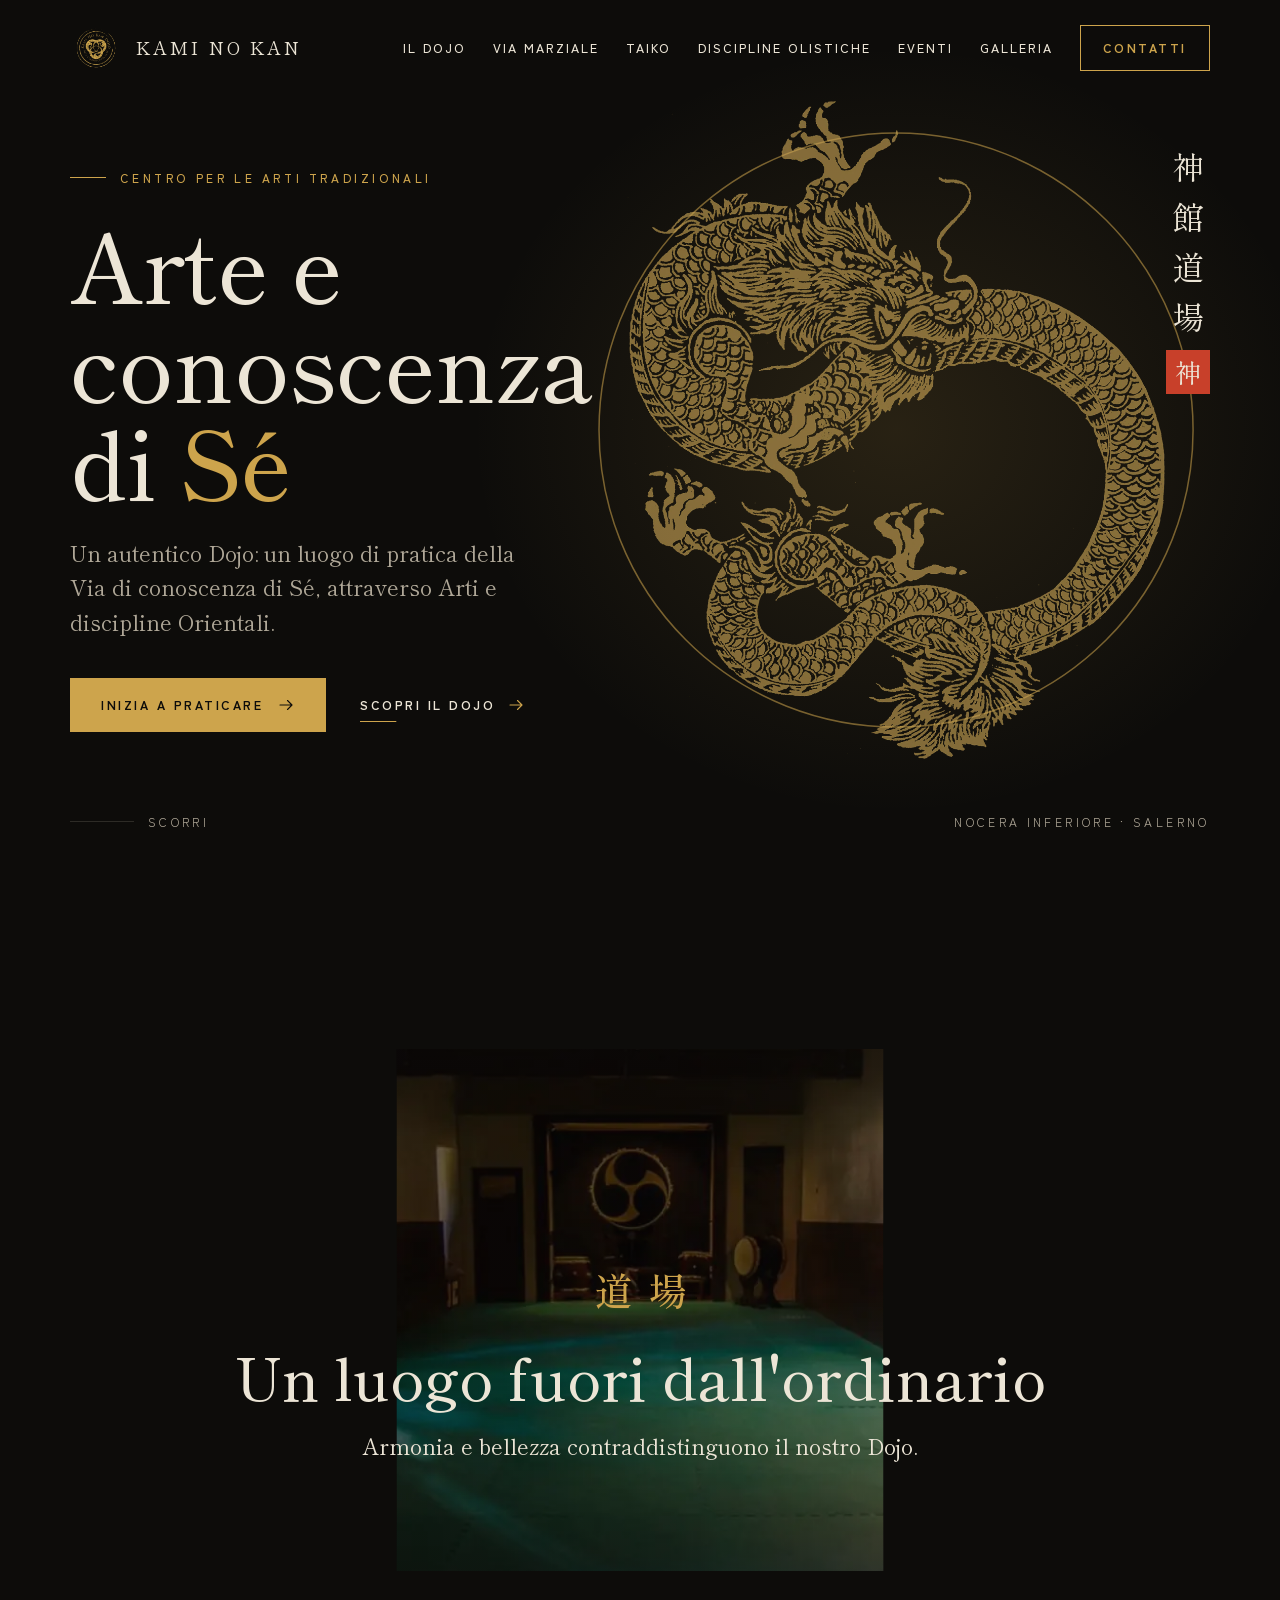
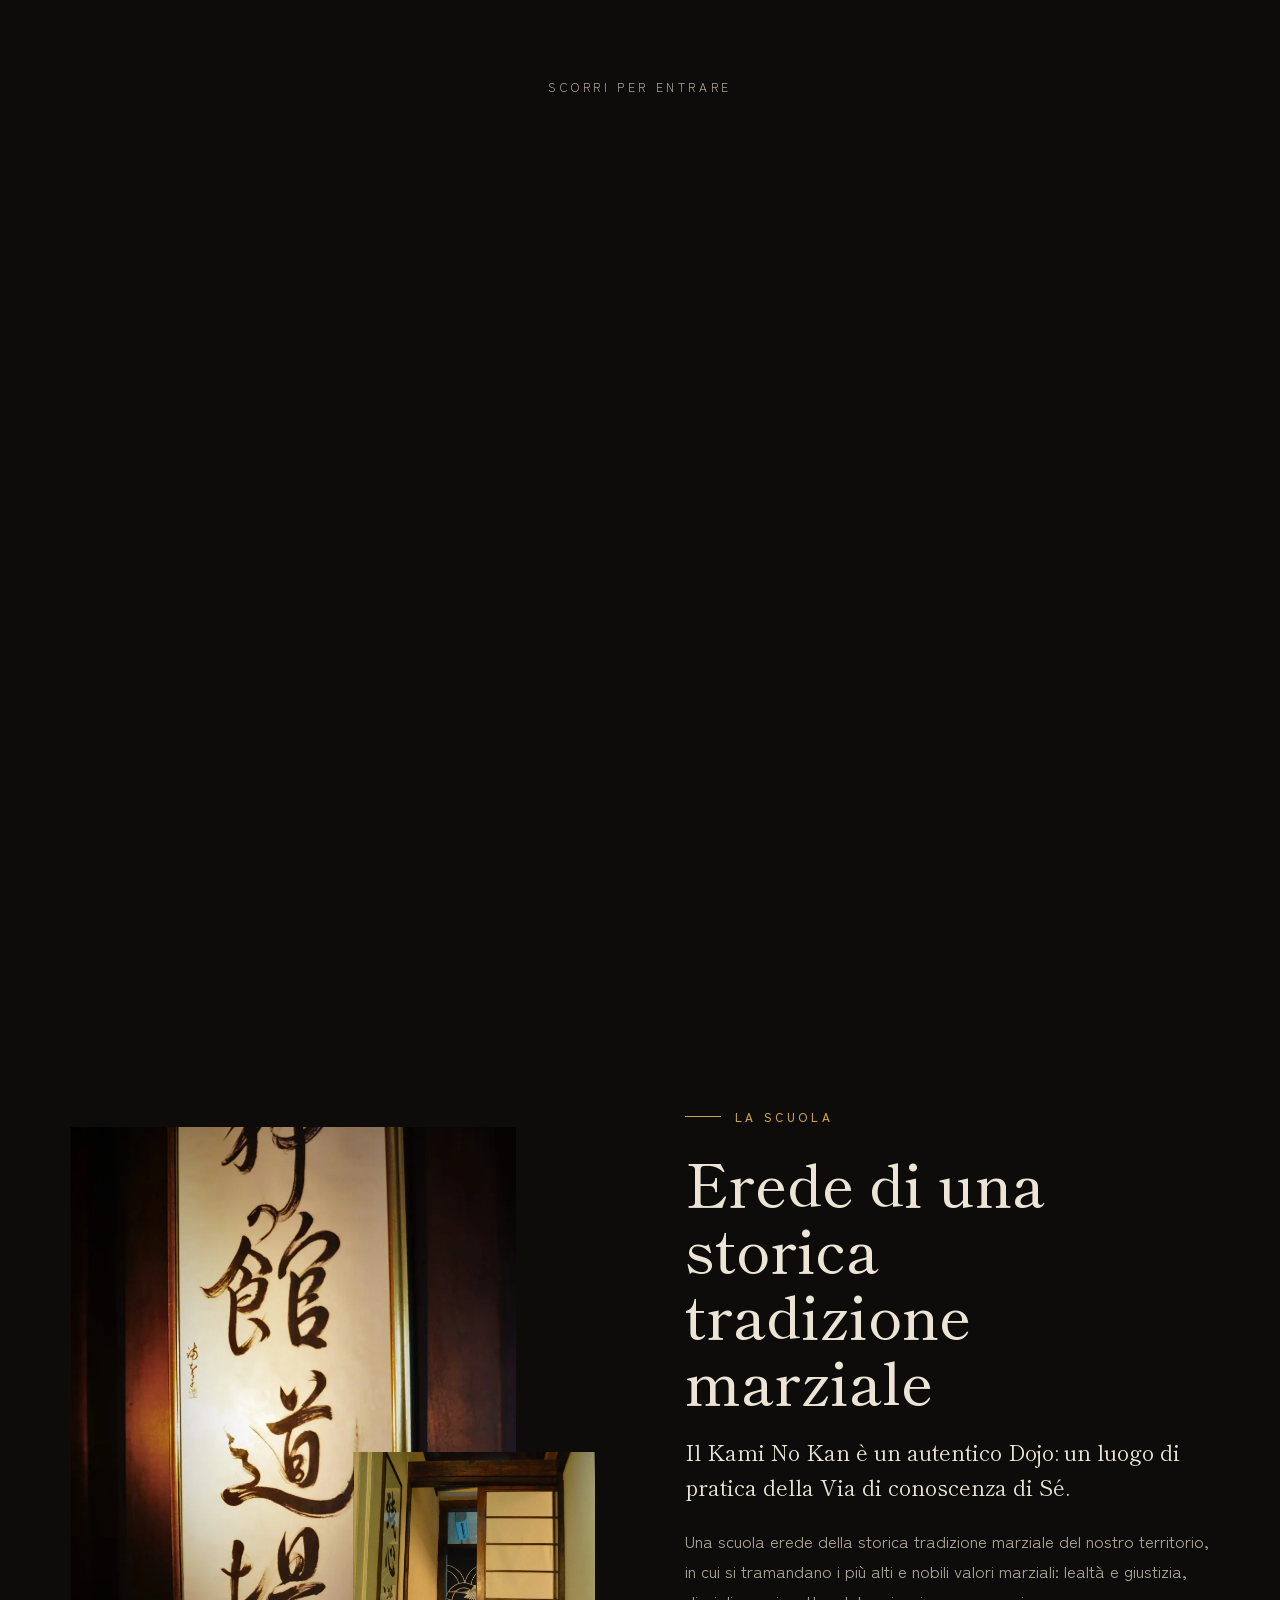
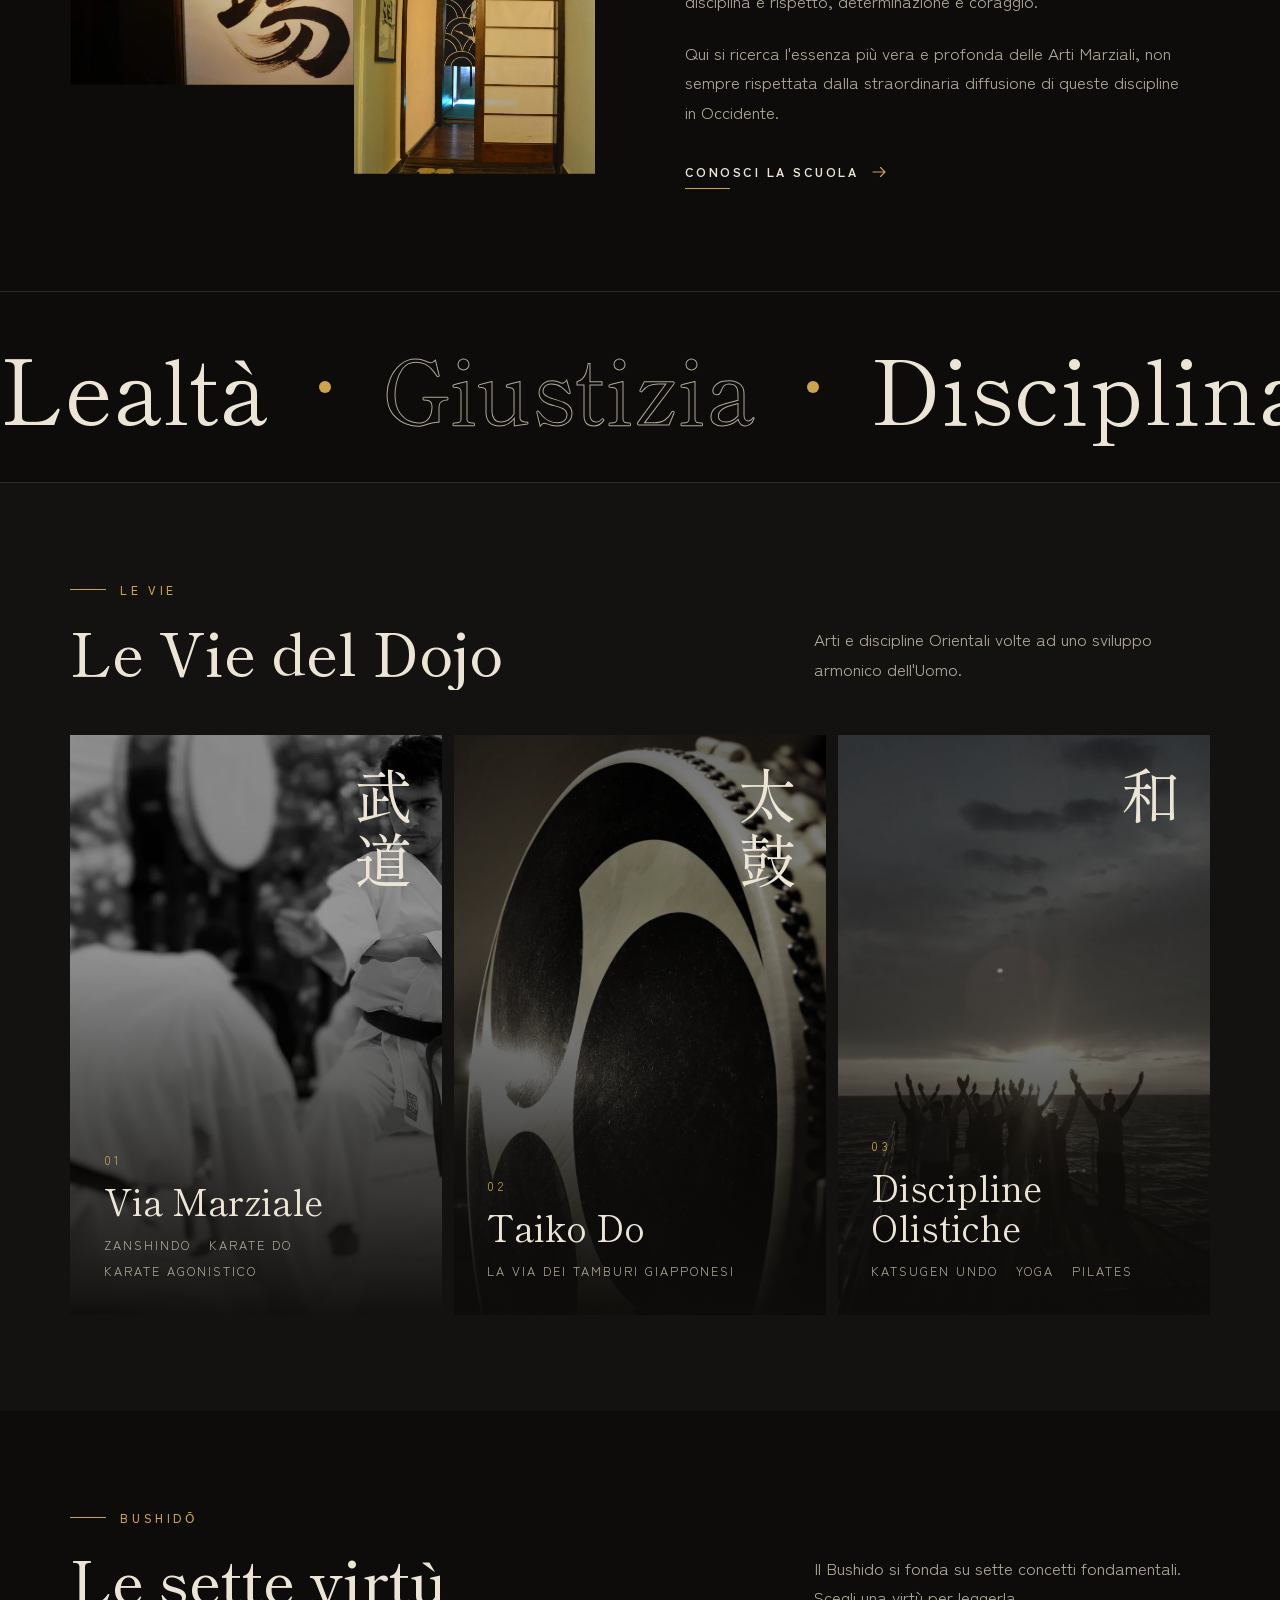
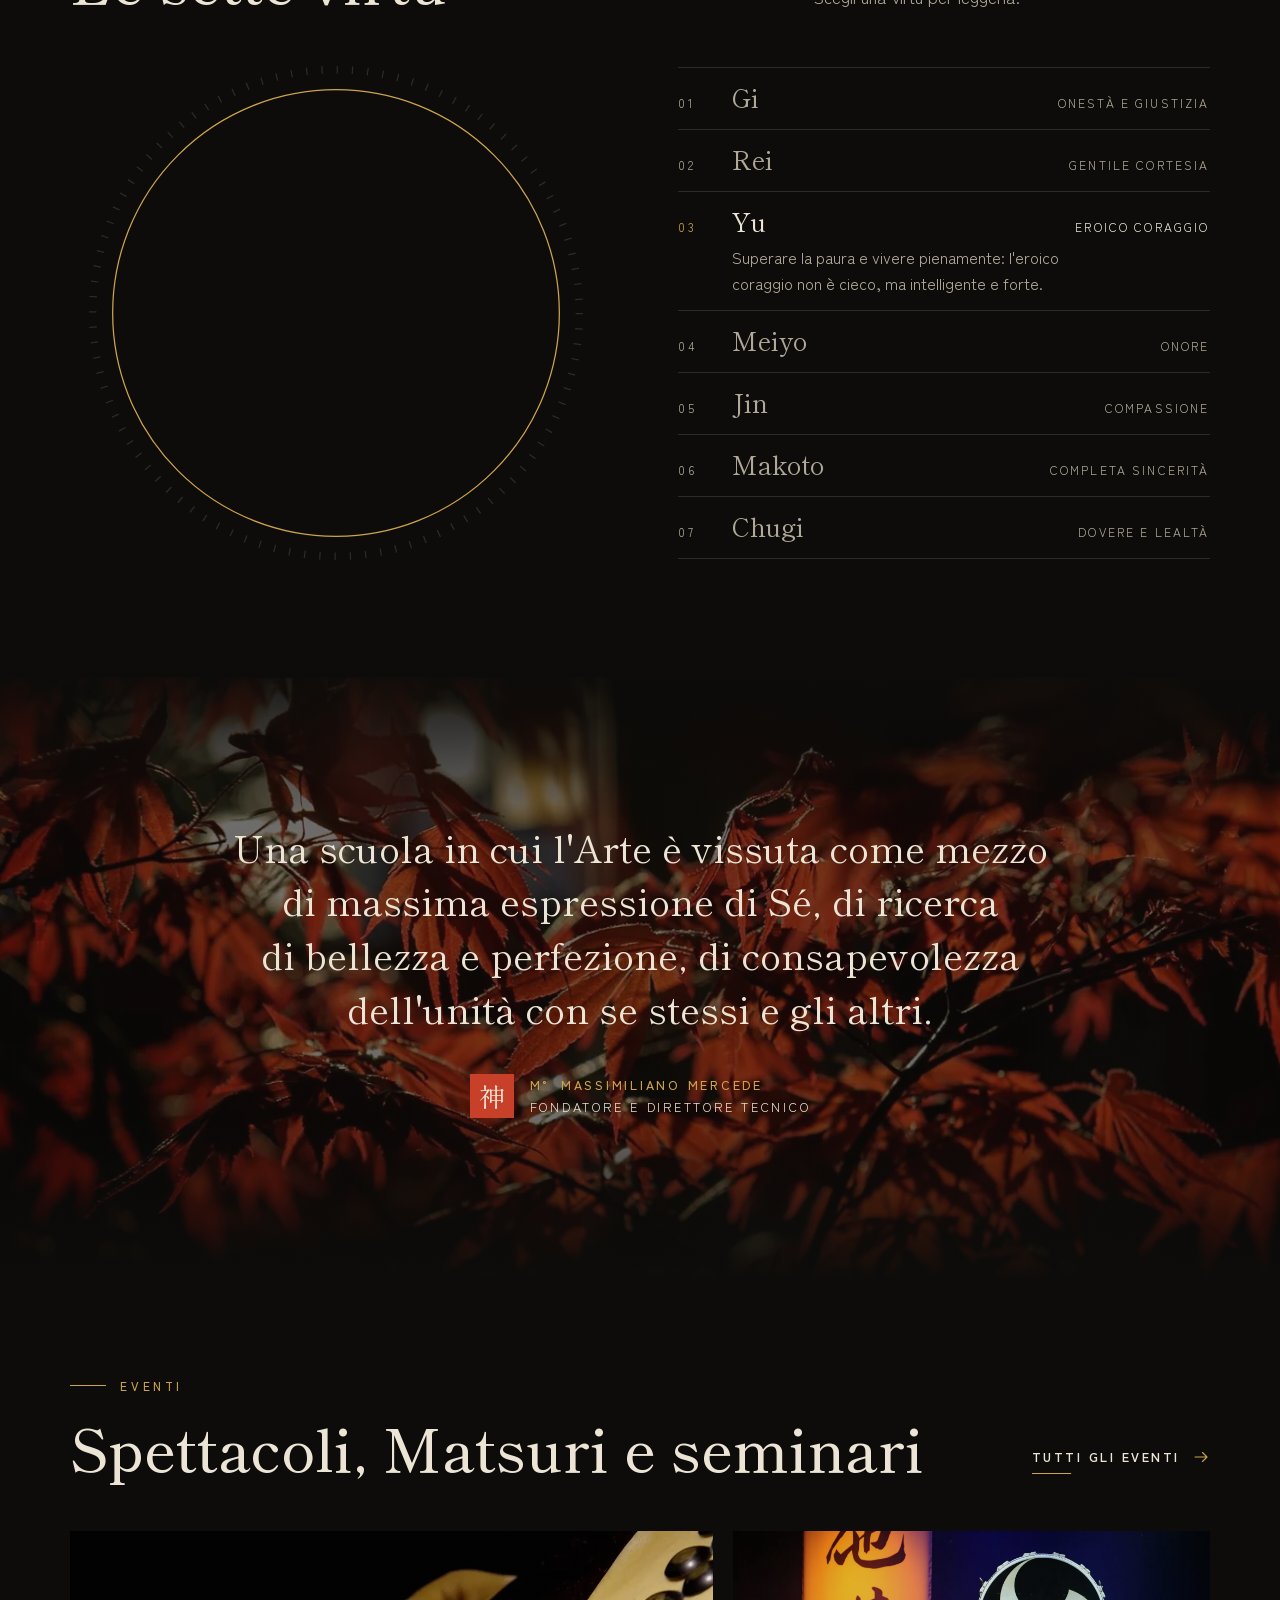
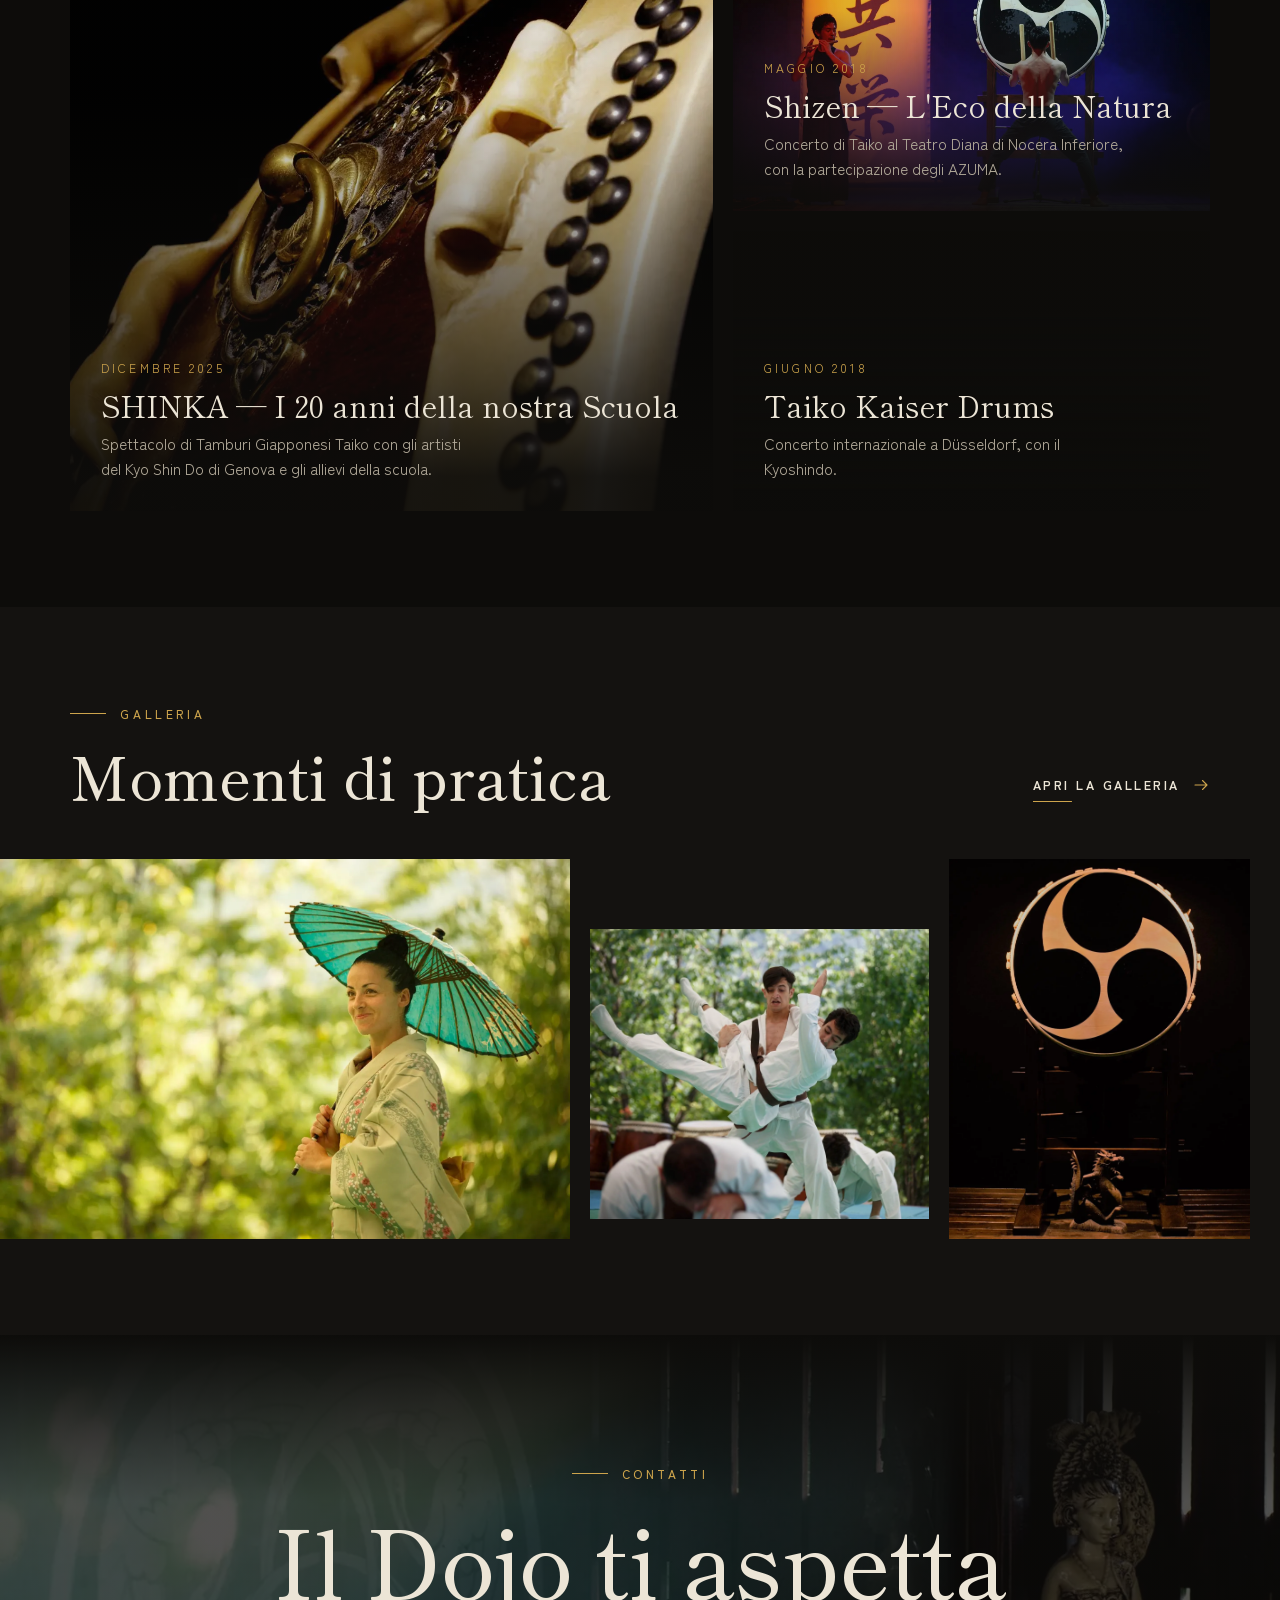
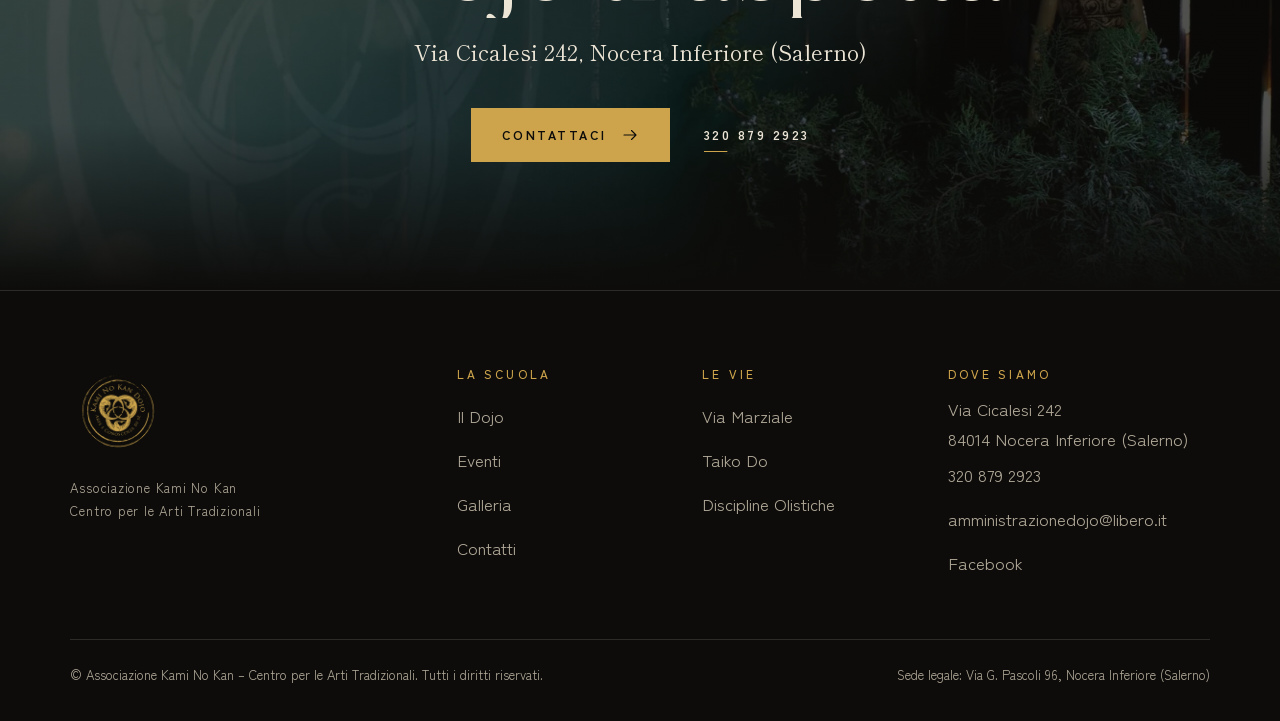
==== index.html @ 7718245b "Nuovo sito Kami No Kan Dojo Sito statico: otto pagine più la 404, foglio di stile e script condivisi" ====
<!doctype html>
<html lang="it">
<head>
<meta charset="utf-8">
<meta name="viewport" content="width=device-width, initial-scale=1">
<title>Kami No Kan Dojo — Karate, Taiko e discipline olistiche a Nocera Inferiore</title>
<meta name="description" content="Il Kami No Kan è un autentico Dojo a Nocera Inferiore (Salerno): Karate Do, ZanShinDo, Taiko, Katsugen Undo, Yoga e Pilates. Arte e conoscenza di Sé.">
<meta name="robots" content="noindex">
<meta name="theme-color" content="#0d0c0a">
<meta property="og:type" content="website">
<meta property="og:locale" content="it_IT">
<meta property="og:site_name" content="Kami No Kan Dojo">
<meta property="og:title" content="Kami No Kan Dojo — Karate, Taiko e discipline olistiche a Nocera Inferiore">
<meta property="og:description" content="Il Kami No Kan è un autentico Dojo a Nocera Inferiore (Salerno): Karate Do, ZanShinDo, Taiko, Katsugen Undo, Yoga e Pilates. Arte e conoscenza di Sé.">
<meta property="og:url" content="https://alessandrop95.github.io/kaminokan-dojo/">
<meta property="og:image" content="https://alessandrop95.github.io/kaminokan-dojo/assets/og.jpg">
<meta name="twitter:card" content="summary_large_image">
<link rel="icon" type="image/png" href="assets/favicon.png">
<link rel="apple-touch-icon" href="assets/apple-touch-icon.png">
<link rel="preconnect" href="https://fonts.googleapis.com">
<link rel="preconnect" href="https://fonts.gstatic.com" crossorigin>
<link rel="stylesheet" href="https://fonts.googleapis.com/css2?family=Shippori+Mincho:wght@400;500;600;700&amp;family=Zen+Kaku+Gothic+New:wght@400;500;700&amp;display=swap">
<link rel="stylesheet" href="css/site.css">
<script>try{if(sessionStorage.getItem('knk-intro'))document.documentElement.classList.add('intro-seen')}catch(e){}</script>
<script type="application/ld+json">{"@context":"https://schema.org","@type":"SportsActivityLocation","name":"Kami No Kan Dojo","description":"Il Kami No Kan è un autentico Dojo a Nocera Inferiore (Salerno): Karate Do, ZanShinDo, Taiko, Katsugen Undo, Yoga e Pilates. Arte e conoscenza di Sé.","address":{"@type":"PostalAddress","streetAddress":"Via Cicalesi 242","addressLocality":"Nocera Inferiore","addressRegion":"SA","postalCode":"84014","addressCountry":"IT"},"telephone":"+39 320 879 2923","email":"amministrazionedojo@libero.it","sameAs":["https://www.facebook.com/kaminokandojo/"]}</script>
<script src="js/site.js" defer></script>
</head>
<body>
<a class="skip" href="#contenuto">Vai al contenuto</a>
<div class="knk is-motion">

  <div class="progress" aria-hidden="true"></div>
  <div class="intro" aria-hidden="true">
    <div class="intro__door intro__door--l"></div>
    <div class="intro__door intro__door--r"></div>
    <img class="intro__logo" src="assets/img/logo.webp" alt="" width="800" height="800">
  </div>

  <header class="nav">
    <div class="nav__in">
      <a class="brand" href="./" aria-label="Kami No Kan Dojo, torna alla home">
        <img src="assets/img/logo.webp" alt="" width="52" height="52">
        <span>Kami No Kan</span>
      </a>
      <nav class="nav__links" aria-label="Principale">
        <a href="il-dojo.html">Il Dojo</a>
        <a href="via-marziale.html">Via Marziale</a>
        <a href="taiko.html">Taiko</a>
        <a href="discipline-olistiche.html">Discipline Olistiche</a>
        <a href="eventi.html">Eventi</a>
        <a href="galleria.html">Galleria</a>
        <a class="btn btn--sm" href="contatti.html">Contatti</a>
      </nav>
      <button class="burger" type="button" aria-label="Apri il menu" aria-expanded="false" aria-controls="menu"><i></i><i></i></button>
    </div>
  </header>
  <div class="menu" id="menu">
    <a href="il-dojo.html" class="i0"><small>01</small>Il Dojo</a>
    <a href="via-marziale.html" class="i1"><small>02</small>Via Marziale</a>
    <a href="taiko.html" class="i2"><small>03</small>Taiko</a>
    <a href="discipline-olistiche.html" class="i3"><small>04</small>Discipline Olistiche</a>
    <a href="eventi.html" class="i4"><small>05</small>Eventi</a>
    <a href="galleria.html" class="i5"><small>06</small>Galleria</a>
    <a href="contatti.html" class="i6"><small>07</small>Contatti</a>
  </div>

  <main id="contenuto">
    <section class="hero onload">
      <div class="hero__drago" aria-hidden="true">
        <svg class="hero__enso" viewBox="0 0 600 600"><circle class="ring" cx="300" cy="300" r="296" pathLength="1"></circle></svg>
        <img src="assets/img/drago-oro.webp" alt="" width="1063" height="1300">
      </div>
      <div class="hero__tate" lang="ja" aria-hidden="true">
        <span class="fadeup i6">神</span>
        <span class="fadeup i7">館</span>
        <span class="fadeup i8">道</span>
        <span class="fadeup i9">場</span>
        <span class="hanko fadeup i11">神</span>
      </div>
      <div class="wrap">
        <div class="hero__in">
          <p class="eyebrow fadeup">Centro per le Arti Tradizionali</p>
          <h1 class="display hero__title">
            <span class="line"><span class="i1">Arte e</span></span>
            <span class="line"><span class="i2">conoscenza</span></span>
            <span class="line"><span class="i3">di <span class="oro">Sé</span></span></span>
          </h1>
          <p class="lead hero__sub fadeup i5">Un autentico Dojo: un luogo di pratica della Via di conoscenza di Sé, attraverso Arti e discipline Orientali.</p>
          <div class="hero__cta fadeup i6">
            <a class="btn btn--solid" href="contatti.html">Inizia a praticare <svg class="ico" viewBox="0 0 24 24" aria-hidden="true"><path d="M4 12h16M14 6l6 6-6 6"></path></svg></a>
            <a class="more" href="il-dojo.html">Scopri il Dojo <svg class="ico" viewBox="0 0 24 24" aria-hidden="true"><path d="M4 12h16M14 6l6 6-6 6"></path></svg></a>
          </div>
        </div>
      </div>
      <div class="hero__foot fadeup i9">
        <span class="cue"><i></i>Scorri</span>
        <span>Nocera Inferiore · Salerno</span>
      </div>
    </section>
    <section class="portal" data-pin="1">
      <div class="portal__pin">
        <div class="portal__img"><img src="assets/img/dojo-tatami.webp" alt="L'interno del Dojo: il tatami, le capriate in legno e il grande tamburo sul fondo" width="1920" height="1231" loading="lazy" decoding="async"></div>
        <div class="portal__txt">
          <span class="ja" lang="ja">道場</span>
          <h2 class="h2">Un luogo fuori dall'ordinario</h2>
          <p class="lead">Armonia e bellezza contraddistinguono il nostro Dojo.</p>
        </div>
        <p class="portal__hint">Scorri per entrare</p>
      </div>
    </section>
    <section class="sec">
      <div class="wrap split">
        <div class="collage">
          <figure class="ph ph--px r45" data-rv="img"><img data-px="0.07" src="assets/img/calligrafia.webp" alt="La calligrafia «Kami No Kan Dōjō» appesa nel Dojo" width="849" height="1700" loading="lazy" decoding="async"></figure>
          <figure class="ph ph--px ph--b r34 d1" data-rv="img"><img data-px="-0.05" src="assets/img/shoji.webp" alt="L'ingresso del Dojo con la porta shoji" width="1067" height="1600" loading="lazy" decoding="async"></figure>
        </div>
        <div class="stack">
          <p class="eyebrow" data-rv="up">La Scuola</p>
          <h2 class="h2" data-rv="rise">
            <span class="line"><span>Erede di una storica</span></span>
            <span class="line"><span class="i1">tradizione marziale</span></span>
          </h2>
          <p class="lead" data-rv="up">Il Kami No Kan è un autentico Dojo: un luogo di pratica della Via di conoscenza di Sé.</p>
          <p class="txt" data-rv="up">Una scuola erede della storica tradizione marziale del nostro territorio, in cui si tramandano i più alti e nobili valori marziali: lealtà e giustizia, disciplina e rispetto, determinazione e coraggio.</p>
          <p class="txt" data-rv="up">Qui si ricerca l'essenza più vera e profonda delle Arti Marziali, non sempre rispettata dalla straordinaria diffusione di queste discipline in Occidente.</p>
          <a class="more" href="il-dojo.html" data-rv="up">Conosci la Scuola <svg class="ico" viewBox="0 0 24 24" aria-hidden="true"><path d="M4 12h16M14 6l6 6-6 6"></path></svg></a>
        </div>
      </div>
    </section>
    <div class="marquee" role="img" aria-label="I valori della Scuola: lealtà, giustizia, disciplina, rispetto, determinazione, coraggio">
      <div class="marquee__track" aria-hidden="true">
        <div class="marquee__set"><span>Lealtà</span><i></i><span class="o">Giustizia</span><i></i><span>Disciplina</span><i></i><span class="o">Rispetto</span><i></i><span>Determinazione</span><i></i><span class="o">Coraggio</span><i></i></div>
        <div class="marquee__set"><span>Lealtà</span><i></i><span class="o">Giustizia</span><i></i><span>Disciplina</span><i></i><span class="o">Rispetto</span><i></i><span>Determinazione</span><i></i><span class="o">Coraggio</span><i></i></div>
      </div>
    </div>
    <section class="sec sec--alt">
      <div class="wrap">
        <div class="sec__head">
          <div>
            <p class="eyebrow" data-rv="up">Le Vie</p>
            <h2 class="h2" data-rv="rise"><span class="line"><span>Le Vie del Dojo</span></span></h2>
          </div>
          <p class="txt" data-rv="up">Arti e discipline Orientali volte ad uno sviluppo armonico dell'Uomo.</p>
        </div>
        <div class="vie" data-rv="up">
          <a class="via" href="via-marziale.html">
            <img src="assets/img/karate-kata.webp" alt="" width="1800" height="1200" loading="lazy" decoding="async">
            <span class="via__kanji" lang="ja" aria-hidden="true">武道</span>
            <span class="via__in">
              <span class="via__num">01</span>
              <span class="via__t">Via Marziale</span>
              <span class="via__list"><span>ZanShinDo</span><span>Karate Do</span><span>Karate Agonistico</span></span>
              <span class="via__more"><span><span>Una Via graduale di autoconoscenza che passa attraverso il coraggio. <svg class="ico" viewBox="0 0 24 24" aria-hidden="true"><path d="M4 12h16M14 6l6 6-6 6"></path></svg></span></span></span>
            </span>
          </a>
          <a class="via" href="taiko.html">
            <img src="assets/img/taiko-tomoe.webp" alt="" width="1800" height="1430" loading="lazy" decoding="async">
            <span class="via__kanji" lang="ja" aria-hidden="true">太鼓</span>
            <span class="via__in">
              <span class="via__num">02</span>
              <span class="via__t">Taiko Do</span>
              <span class="via__list"><span>La Via dei Tamburi Giapponesi</span></span>
              <span class="via__more"><span><span>Un suono ritmico e possente, come il battito del cuore. <svg class="ico" viewBox="0 0 24 24" aria-hidden="true"><path d="M4 12h16M14 6l6 6-6 6"></path></svg></span></span></span>
            </span>
          </a>
          <a class="via" href="discipline-olistiche.html">
            <img src="assets/img/yoga-tramonto.webp" alt="" width="1200" height="1600" loading="lazy" decoding="async">
            <span class="via__kanji" lang="ja" aria-hidden="true">和</span>
            <span class="via__in">
              <span class="via__num">03</span>
              <span class="via__t">Discipline Olistiche</span>
              <span class="via__list"><span>Katsugen Undo</span><span>Yoga</span><span>Pilates</span></span>
              <span class="via__more"><span><span>Legare gli opposti per ricercare l'equilibrio interiore. <svg class="ico" viewBox="0 0 24 24" aria-hidden="true"><path d="M4 12h16M14 6l6 6-6 6"></path></svg></span></span></span>
            </span>
          </a>
        </div>
      </div>
    </section>
    <section class="sec">
      <div class="wrap">
        <div class="sec__head">
          <div>
            <p class="eyebrow" data-rv="up">Bushidō</p>
            <h2 class="h2" data-rv="rise"><span class="line"><span>Le sette virtù</span></span></h2>
          </div>
          <p class="txt" data-rv="up">Il Bushido si fonda su sette concetti fondamentali. Scegli una virtù per leggerla.</p>
        </div>
        <div class="bushido">
          <div class="stage" data-rv="fade">
            <svg class="stage__ticks" viewBox="0 0 600 600" aria-hidden="true"><circle class="ring ring--dash" cx="300" cy="300" r="292"></circle></svg>
            <svg class="stage__prog a" viewBox="0 0 600 600" aria-hidden="true"><circle class="ring" cx="300" cy="300" r="268" pathLength="1"></circle></svg>
            <div class="glyph"><img src="assets/img/virtu-centro-1.webp" alt="Kanji di Gi" width="580" height="580" loading="lazy" decoding="async"></div>
            <div class="glyph"><img src="assets/img/virtu-centro-2.webp" alt="Kanji di Rei" width="580" height="580" loading="lazy" decoding="async"></div>
            <div class="glyph"><img src="assets/img/virtu-centro-3.webp" alt="Kanji di Yu" width="580" height="580" loading="lazy" decoding="async"></div>
            <div class="glyph"><img src="assets/img/virtu-centro-4.webp" alt="Kanji di Meiyo" width="580" height="580" loading="lazy" decoding="async"></div>
            <div class="glyph"><img src="assets/img/virtu-centro-5.webp" alt="Kanji di Jin" width="580" height="580" loading="lazy" decoding="async"></div>
            <div class="glyph"><img src="assets/img/virtu-centro-6.webp" alt="Kanji di Makoto" width="580" height="580" loading="lazy" decoding="async"></div>
            <div class="glyph"><img src="assets/img/virtu-centro-7.webp" alt="Kanji di Chugi" width="580" height="580" loading="lazy" decoding="async"></div>
          </div>
          <div class="virtues" data-rv="up">
            <button type="button" class="virtue" aria-expanded="false">
              <span class="virtue__n">01</span><span class="virtue__t">Gi</span><span class="virtue__s">Onestà e Giustizia</span>
              <span class="virtue__d"><span><span>Sii scrupolosamente onesto nei rapporti con gli altri, credi nella giustizia che proviene non dalle altre persone ma da te stesso.</span></span></span>
            </button>
            <button type="button" class="virtue" aria-expanded="false">
              <span class="virtue__n">02</span><span class="virtue__t">Rei</span><span class="virtue__s">Gentile Cortesia</span>
              <span class="virtue__d"><span><span>Il rispetto è dovuto anche ai nemici: il miglior combattimento è quello evitato.</span></span></span>
            </button>
            <button type="button" class="virtue" aria-expanded="false">
              <span class="virtue__n">03</span><span class="virtue__t">Yu</span><span class="virtue__s">Eroico Coraggio</span>
              <span class="virtue__d"><span><span>Superare la paura e vivere pienamente: l'eroico coraggio non è cieco, ma intelligente e forte.</span></span></span>
            </button>
            <button type="button" class="virtue" aria-expanded="false">
              <span class="virtue__n">04</span><span class="virtue__t">Meiyo</span><span class="virtue__s">Onore</span>
              <span class="virtue__d"><span><span>Vi è un solo giudice dell'onore del Samurai: lui stesso.</span></span></span>
            </button>
            <button type="button" class="virtue" aria-expanded="false">
              <span class="virtue__n">05</span><span class="virtue__t">Jin</span><span class="virtue__s">Compassione</span>
              <span class="virtue__d"><span><span>La propria forza va utilizzata per il bene comune.</span></span></span>
            </button>
            <button type="button" class="virtue" aria-expanded="false">
              <span class="virtue__n">06</span><span class="virtue__t">Makoto</span><span class="virtue__s">Completa Sincerità</span>
              <span class="virtue__d"><span><span>Per il Samurai parlare e agire sono la medesima cosa.</span></span></span>
            </button>
            <button type="button" class="virtue" aria-expanded="false">
              <span class="virtue__n">07</span><span class="virtue__t">Chugi</span><span class="virtue__s">Dovere e Lealtà</span>
              <span class="virtue__d"><span><span>Assumersi la piena responsabilità e restare fieramente fedele a coloro di cui si è responsabili.</span></span></span>
            </button>
          </div>
        </div>
      </div>
    </section>
    <section class="quote">
      <div class="quote__bg"><img data-px="-0.12" src="assets/img/acero.webp" alt="" width="2000" height="876" loading="lazy" decoding="async"></div>
      <div>
        <blockquote data-rv="up">Una scuola in cui l'Arte è vissuta come mezzo di massima espressione di Sé, di ricerca di bellezza e perfezione, di consapevolezza dell'unità con se stessi e gli altri.</blockquote>
        <div class="quote__by d1" data-rv="up">
          <span class="hanko" lang="ja" aria-hidden="true">神</span>
          <span><b>M° Massimiliano Mercede</b>Fondatore e Direttore Tecnico</span>
        </div>
      </div>
    </section>
    <section class="sec">
      <div class="wrap">
        <div class="sec__head">
          <div>
            <p class="eyebrow" data-rv="up">Eventi</p>
            <h2 class="h2" data-rv="rise"><span class="line"><span>Spettacoli, Matsuri e seminari</span></span></h2>
          </div>
          <a class="more" href="eventi.html" data-rv="up">Tutti gli eventi <svg class="ico" viewBox="0 0 24 24" aria-hidden="true"><path d="M4 12h16M14 6l6 6-6 6"></path></svg></a>
        </div>
        <div class="ev-home">
          <a class="card" href="eventi.html" data-rv="up">
            <img src="assets/img/taiko-dettaglio.webp" alt="" width="1800" height="1009" loading="lazy" decoding="async">
            <span class="card__date">Dicembre 2025</span>
            <span class="card__t">SHINKA — I 20 anni della nostra Scuola</span>
            <span class="card__d">Spettacolo di Tamburi Giapponesi Taiko con gli artisti del Kyo Shin Do di Genova e gli allievi della scuola.</span>
          </a>
          <a class="card d1" href="eventi.html" data-rv="up">
            <img src="assets/img/shizen-2.webp" alt="" width="1800" height="1200" loading="lazy" decoding="async">
            <span class="card__date">Maggio 2018</span>
            <span class="card__t">Shizen — L'Eco della Natura</span>
            <span class="card__d">Concerto di Taiko al Teatro Diana di Nocera Inferiore, con la partecipazione degli AZUMA.</span>
          </a>
          <a class="card d2" href="eventi.html" data-rv="up">
            <img src="assets/img/kaiser-drums.webp" alt="" width="1600" height="960" loading="lazy" decoding="async">
            <span class="card__date">Giugno 2018</span>
            <span class="card__t">Taiko Kaiser Drums</span>
            <span class="card__d">Concerto internazionale a Düsseldorf, con il Kyoshindo.</span>
          </a>
        </div>
      </div>
    </section>
    <section class="sec sec--alt">
      <div class="wrap">
        <div class="sec__head">
          <div>
            <p class="eyebrow" data-rv="up">Galleria</p>
            <h2 class="h2" data-rv="rise"><span class="line"><span>Momenti di pratica</span></span></h2>
          </div>
          <a class="more" href="galleria.html" data-rv="up">Apri la galleria <svg class="ico" viewBox="0 0 24 24" aria-hidden="true"><path d="M4 12h16M14 6l6 6-6 6"></path></svg></a>
        </div>
      </div>
      <div class="reel" data-rv="fade">
        <div class="reel__track">
          <div class="reel__set">
            <img src="assets/img/matsuri-kimono.webp" alt="Kimono e ombrello al Matsuri" width="1600" height="1066" loading="lazy" decoding="async">
            <img src="assets/img/bunkai.webp" alt="Applicazione di una tecnica di Karate" width="1500" height="1284" loading="lazy" decoding="async">
            <img src="assets/img/odaiko.webp" alt="Il grande tamburo Odaiko" width="1345" height="1700" loading="lazy" decoding="async">
            <img src="assets/img/kanku-dai.webp" alt="Kata sulla spiaggia al tramonto" width="1600" height="1200" loading="lazy" decoding="async">
            <img src="assets/img/matsuri-taiko.webp" alt="Taiko al Matsuri" width="1600" height="1074" loading="lazy" decoding="async">
            <img src="assets/img/bambu.webp" alt="Il giardino di bambù del Dojo" width="1600" height="1060" loading="lazy" decoding="async">
            <img src="assets/img/karate-kumite.webp" alt="Kumite al Matsuri" width="1066" height="1600" loading="lazy" decoding="async">
            <img src="assets/img/seminari-2.webp" alt="Il gruppo durante un seminario" width="1600" height="1200" loading="lazy" decoding="async">
          </div>
          <div class="reel__set" aria-hidden="true">
            <img src="assets/img/matsuri-kimono.webp" alt="" width="1600" height="1066" loading="lazy" decoding="async">
            <img src="assets/img/bunkai.webp" alt="" width="1500" height="1284" loading="lazy" decoding="async">
            <img src="assets/img/odaiko.webp" alt="" width="1345" height="1700" loading="lazy" decoding="async">
            <img src="assets/img/kanku-dai.webp" alt="" width="1600" height="1200" loading="lazy" decoding="async">
            <img src="assets/img/matsuri-taiko.webp" alt="" width="1600" height="1074" loading="lazy" decoding="async">
            <img src="assets/img/bambu.webp" alt="" width="1600" height="1060" loading="lazy" decoding="async">
            <img src="assets/img/karate-kumite.webp" alt="" width="1066" height="1600" loading="lazy" decoding="async">
            <img src="assets/img/seminari-2.webp" alt="" width="1600" height="1200" loading="lazy" decoding="async">
          </div>
        </div>
      </div>
    </section>
    <section class="cta">
      <div class="cta__bg"><img data-px="-0.1" src="assets/img/vetro.webp" alt="" width="1600" height="1060" loading="lazy" decoding="async"></div>
      <div class="wrap cta__in">
        <p class="eyebrow eyebrow--c" data-rv="up">Contatti</p>
        <h2 class="display" data-rv="rise"><span class="line"><span>Il Dojo ti aspetta</span></span></h2>
        <p class="lead" data-rv="up">Via Cicalesi 242, Nocera Inferiore (Salerno)</p>
        <div class="cta__row d1" data-rv="up">
          <a class="btn btn--solid" href="contatti.html">Contattaci <svg class="ico" viewBox="0 0 24 24" aria-hidden="true"><path d="M4 12h16M14 6l6 6-6 6"></path></svg></a>
          <a class="more" href="tel:+393208792923">320 879 2923</a>
        </div>
      </div>
    </section>

  </main>

  <footer class="foot">
    <div class="wrap">
      <div class="foot__grid">
        <div class="foot__brand">
          <img src="assets/img/logo.webp" alt="Kami No Kan Dojo — Arte e Conoscenza di Sé" width="96" height="96" loading="lazy" decoding="async">
          <p class="small">Associazione Kami No Kan<br>Centro per le Arti Tradizionali</p>
        </div>
        <div>
          <h3>La Scuola</h3>
          <ul>
            <li><a href="il-dojo.html">Il Dojo</a></li>
            <li><a href="eventi.html">Eventi</a></li>
            <li><a href="galleria.html">Galleria</a></li>
            <li><a href="contatti.html">Contatti</a></li>
          </ul>
        </div>
        <div>
          <h3>Le Vie</h3>
          <ul>
            <li><a href="via-marziale.html">Via Marziale</a></li>
            <li><a href="taiko.html">Taiko Do</a></li>
            <li><a href="discipline-olistiche.html">Discipline Olistiche</a></li>
          </ul>
        </div>
        <div>
          <h3>Dove siamo</h3>
          <ul>
            <li>Via Cicalesi 242<br>84014 Nocera Inferiore (Salerno)</li>
            <li><a href="tel:+393208792923">320 879 2923</a></li>
            <li><a href="mailto:amministrazionedojo@libero.it">amministrazionedojo@libero.it</a></li>
            <li><a href="https://www.facebook.com/kaminokandojo/" target="_blank" rel="noopener">Facebook</a></li>
          </ul>
        </div>
      </div>
      <div class="foot__legal">
        <span>© Associazione Kami No Kan – Centro per le Arti Tradizionali. Tutti i diritti riservati.</span>
        <span>Sede legale: Via G. Pascoli 96, Nocera Inferiore (Salerno)</span>
      </div>
    </div>
  </footer>

</div>
</body>
</html>
---- css/site.css ----
/* ==========================================================================
   Kami No Kan Dojo — foglio di stile condiviso da tutte le pagine
   Sumi (nero inchiostro) · Washi (carta) · Oro del logo · Shu (vermiglio)
   ========================================================================== */

.knk{
  --sumi:#0d0c0a; --sumi-2:#141210; --sumi-3:#1d1a16;
  --washi:#ece5d6; --muted:#b0a898; --line:rgba(236,229,214,.14);
  --oro:#cda44c; --shu:#c8402a;
  --serif:"Shippori Mincho","Yu Mincho","Hiragino Mincho ProN",Georgia,serif;
  --sans:"Zen Kaku Gothic New","Yu Gothic","Hiragino Sans",system-ui,sans-serif;
  --ease:cubic-bezier(.16,1,.3,1);
  --pad:clamp(20px,5.5vw,80px);
  position:relative; overflow-x:clip;
  background:var(--sumi); color:var(--washi);
  font-family:var(--sans); font-size:17px; line-height:1.75;
  -webkit-font-smoothing:antialiased; text-rendering:optimizeLegibility;
}
:where(.knk) *,:where(.knk) *::before,:where(.knk) *::after{box-sizing:border-box}
:where(.knk) :is(h1,h2,h3,p,figure,blockquote,ul,dl,dd){margin:0;padding:0}
:where(.knk) ul{list-style:none}
:where(.knk) img{display:block;max-width:100%}
:where(.knk) a{color:inherit;text-decoration:none}
:where(.knk) button{font:inherit;color:inherit;background:none;border:0;padding:0;cursor:pointer}
.knk :focus-visible{outline:2px solid var(--oro);outline-offset:4px}

/* ---------- tipografia ---------- */
.wrap{width:100%;max-width:1360px;margin-inline:auto;padding-inline:var(--pad)}
.eyebrow{display:flex;align-items:center;gap:14px;font-size:12px;font-weight:500;letter-spacing:.3em;text-transform:uppercase;color:var(--oro)}
.eyebrow::before{content:"";flex:none;width:36px;height:1px;background:currentColor}
.eyebrow--c{justify-content:center}
.display{font-family:var(--serif);font-weight:500;font-size:clamp(46px,7.4vw,112px);line-height:1.04;letter-spacing:-.01em}
.h2{font-family:var(--serif);font-weight:500;font-size:clamp(34px,4.6vw,66px);line-height:1.12}
.h3{font-family:var(--serif);font-weight:500;font-size:clamp(24px,2.3vw,34px);line-height:1.22}
.lead{font-family:var(--serif);font-size:clamp(20px,1.7vw,25px);line-height:1.6;text-wrap:pretty}
.txt{color:var(--muted);max-width:62ch;text-wrap:pretty}
.txt + .txt{margin-top:1.1em}
.oro{color:var(--oro)}
.small{font-size:13px;letter-spacing:.06em;color:var(--muted)}
.ph-note{display:inline-block;padding:10px 14px;border:1px dashed var(--oro);color:var(--oro);font-size:13px;letter-spacing:.08em}
.ja{font-family:var(--serif);font-weight:500}
.hanko{display:inline-grid;place-items:center;flex:none;width:44px;height:44px;background:var(--shu);color:var(--washi);font-family:var(--serif);font-size:26px;line-height:1;letter-spacing:0;writing-mode:horizontal-tb}

.ico{fill:none;stroke:currentColor;stroke-width:1.5;stroke-linecap:round;stroke-linejoin:round}
.ring{fill:none;stroke:currentColor;stroke-width:1.5}
.ring--dash{stroke-width:9;stroke-dasharray:1.5 16.85}

/* ritardi a scalare: .i1–.i12 per le animazioni in sequenza, .d1–.d4 per le comparse */
.i1{--i:1}.i2{--i:2}.i3{--i:3}.i4{--i:4}.i5{--i:5}.i6{--i:6}.i7{--i:7}.i8{--i:8}.i9{--i:9}.i10{--i:10}.i11{--i:11}.i12{--i:12}
.d1{--d:150ms}.d2{--d:300ms}.d3{--d:450ms}.d4{--d:600ms}

/* linee di testo che salgono da una maschera */
.line{display:block;overflow:hidden;padding-bottom:.1em;margin-bottom:-.1em}
.line > span{display:block}

/* ---------- pulsanti e link ---------- */
.btn{position:relative;display:inline-flex;align-items:center;justify-content:center;gap:14px;min-height:54px;padding:0 30px;border:1px solid var(--oro);color:var(--oro);font-size:12.5px;font-weight:700;letter-spacing:.2em;text-transform:uppercase;white-space:nowrap;overflow:hidden;isolation:isolate;transition:color .5s var(--ease)}
.btn::before{content:"";position:absolute;inset:0;z-index:-1;background:var(--oro);translate:0 101%;transition:translate .6s var(--ease)}
.btn:hover{color:var(--sumi)}
.btn:hover::before{translate:0 0}
.btn--solid{background:var(--oro);color:var(--sumi)}
.btn--solid::before{background:var(--washi)}
.btn--sm{min-height:46px;padding:0 22px}
.btn svg,.more svg{flex:none;width:18px;height:18px;transition:translate .5s var(--ease)}
.btn:hover svg,.more:hover svg{translate:6px 0}
.more{position:relative;display:inline-flex;align-items:center;gap:12px;min-height:46px;font-size:12.5px;font-weight:700;letter-spacing:.2em;text-transform:uppercase;color:var(--washi)}
.more::after{content:"";position:absolute;left:0;right:0;bottom:6px;height:1px;background:var(--oro);scale:.22 1;transform-origin:left;transition:scale .7s var(--ease)}
.more:hover::after{scale:1 1}
.more svg{color:var(--oro)}

/* ---------- barra di avanzamento ---------- */
.progress{position:fixed;top:0;left:0;right:0;height:2px;z-index:70;background:var(--oro);transform-origin:left;scale:var(--prog,0) 1}

/* ---------- navigazione ---------- */
.nav{position:fixed;top:0;left:0;right:0;z-index:50;border-bottom:1px solid transparent;transition:translate .7s var(--ease),background .4s,border-color .4s}
.nav__in{display:flex;align-items:center;justify-content:space-between;gap:24px;max-width:1360px;margin-inline:auto;padding:22px var(--pad);transition:padding .6s var(--ease)}
.nav.is-solid{background:rgba(13,12,10,.8);backdrop-filter:blur(14px);-webkit-backdrop-filter:blur(14px);border-bottom-color:var(--line)}
.nav.is-solid .nav__in{padding-block:10px}
.nav.is-hidden{translate:0 -101%}
.nav.is-open{background:none;backdrop-filter:none;-webkit-backdrop-filter:none;border-bottom-color:transparent}
.brand{display:flex;align-items:center;gap:14px;min-height:48px}
.brand img{width:52px;height:52px;transition:rotate 1.4s var(--ease)}
.brand:hover img{rotate:120deg}
.brand span{font-family:var(--serif);font-size:18px;letter-spacing:.16em;text-transform:uppercase;white-space:nowrap}
.nav__links{display:flex;align-items:center;gap:clamp(16px,2.1vw,36px)}
.nav__links a:not(.btn){position:relative;display:inline-flex;align-items:center;min-height:46px;font-size:12.5px;font-weight:500;letter-spacing:.16em;text-transform:uppercase;white-space:nowrap}
.nav__links a:not(.btn)::after{content:"";position:absolute;left:0;right:0;bottom:9px;height:1px;background:var(--oro);scale:0 1;transform-origin:right;transition:scale .6s var(--ease)}
.nav__links a:not(.btn):hover::after,.nav__links a[aria-current]::after{scale:1 1;transform-origin:left}
.nav__links a[aria-current]{color:var(--oro)}
.burger{display:none;position:relative;width:48px;height:48px}
.burger i{position:absolute;left:11px;right:11px;height:1px;background:var(--washi);transition:translate .5s var(--ease),rotate .5s var(--ease)}
.burger i:nth-child(1){top:19px}
.burger i:nth-child(2){top:28px}
.nav.is-open .burger i:nth-child(1){translate:0 4.5px;rotate:45deg}
.nav.is-open .burger i:nth-child(2){translate:0 -4.5px;rotate:-45deg}
.menu{position:fixed;inset:0;z-index:49;display:flex;flex-direction:column;gap:2px;padding:120px var(--pad) 40px;overflow-y:auto;background:var(--sumi-2);clip-path:circle(0 at calc(100% - 44px) 46px);visibility:hidden;transition:clip-path .9s var(--ease),visibility 0s .9s}
.menu.is-open{clip-path:circle(160% at calc(100% - 44px) 46px);visibility:visible;transition:clip-path 1s var(--ease),visibility 0s}
.menu a{display:flex;align-items:baseline;gap:16px;min-height:56px;font-family:var(--serif);font-size:clamp(28px,7.6vw,44px);line-height:1.3;opacity:0;translate:0 26px;transition:opacity .5s var(--ease),translate .8s var(--ease)}
.menu a small{font-family:var(--sans);font-size:12px;letter-spacing:.2em;color:var(--oro)}
.menu.is-open a{opacity:1;translate:0 0;transition-delay:calc(var(--i,0)*60ms + 220ms)}
@media (max-width:1100px){
  .nav__links{display:none}
  .burger{display:block}
}

/* ---------- intro: le porte shoji si aprono ---------- */
.intro{position:absolute;top:0;left:0;right:0;height:min(100vh,860px);min-height:640px;z-index:60;overflow:hidden;pointer-events:none;animation:introOff .01s 3s forwards}
.intro__door{position:absolute;top:0;bottom:0;width:50.5%;background-color:var(--sumi-2);background-image:linear-gradient(var(--line) 1px,transparent 1px),linear-gradient(90deg,var(--line) 1px,transparent 1px);background-size:100% 25%,33.34% 100%}
.intro__door--l{left:0;border-right:1px solid var(--oro);animation:doorL 1.4s 1.5s var(--ease) forwards}
.intro__door--r{right:0;border-left:1px solid var(--oro);animation:doorR 1.4s 1.5s var(--ease) forwards}
.intro__logo{position:absolute;left:50%;top:50%;width:min(46vw,250px);margin:calc(min(46vw,250px) / -2) 0 0 calc(min(46vw,250px) / -2);animation:introLogo 1.9s var(--ease) forwards}
@keyframes doorL{to{translate:-101% 0}}
@keyframes doorR{to{translate:101% 0}}
@keyframes introLogo{0%{opacity:0;scale:.8;rotate:-50deg}45%{opacity:1;scale:1;rotate:0deg}78%{opacity:1;scale:1;rotate:0deg}100%{opacity:0;scale:1.1;rotate:0deg}}
@keyframes introOff{to{visibility:hidden}}

/* ---------- animazioni al caricamento ---------- */
.onload .line > span{translate:0 112%;animation:lineUp 1.3s var(--ease) forwards;animation-delay:calc(var(--i,0)*130ms + var(--t0,.25s))}
.fadeup{opacity:0;translate:0 26px;animation:fadeUp 1.2s var(--ease) forwards;animation-delay:calc(var(--i,0)*130ms + var(--t0,.25s))}
@keyframes lineUp{to{translate:0 0}}
@keyframes fadeUp{to{opacity:1;translate:0 0}}
@keyframes kenburns{from{scale:1.16}to{scale:1}}
@keyframes marquee{to{translate:-50% 0}}
@keyframes spin{to{rotate:360deg}}
@keyframes draw{to{stroke-dashoffset:0}}

/* ---------- hero della home ---------- */
.hero{--t0:2.2s;position:relative;height:min(100vh,860px);min-height:640px;display:flex;align-items:flex-end;overflow:hidden;isolation:isolate}
.hero::before{content:"";position:absolute;inset:0;z-index:-3;background:radial-gradient(46% 62% at 70% 50%,rgba(205,164,76,.14),rgba(13,12,10,0) 72%)}
.hero__drago{position:absolute;z-index:-1;right:9%;top:50%;width:min(42vw,600px);aspect-ratio:1063/1300;margin-top:calc(min(42vw,600px) * -.6115);translate:calc(var(--mx,0) * -30px) calc(var(--my,0) * -22px);transition:translate 1.4s var(--ease)}
.hero__drago img{width:100%;height:100%;opacity:0;animation:dragoIn 2.6s 1.9s var(--ease) forwards,float 12s 4.5s ease-in-out infinite alternate}
.hero__enso{position:absolute;left:50%;top:50%;width:112%;aspect-ratio:1;margin:-56% 0 0 -56%;color:var(--oro);opacity:.55;rotate:-90deg;translate:calc(var(--mx,0) * 16px) calc(var(--my,0) * 12px);transition:translate 1.8s var(--ease)}
.hero__enso circle{stroke-dasharray:1;stroke-dashoffset:1;animation:draw 3.4s 1.9s var(--ease) forwards}
@keyframes dragoIn{from{opacity:0;scale:.9}to{opacity:.62;scale:1}}
@keyframes float{from{translate:0 -10px;rotate:-1.2deg}to{translate:0 14px;rotate:1.4deg}}
.hero__in{position:relative;width:100%;padding-bottom:clamp(84px,12vw,128px)}
.hero__title{margin-top:26px}
.hero__sub{margin-top:26px;max-width:44ch;color:var(--muted)}
.hero__cta{display:flex;flex-wrap:wrap;align-items:center;gap:16px 34px;margin-top:38px}
.hero__tate{position:absolute;right:max(var(--pad),calc(50% - 680px + var(--pad)));top:clamp(108px,13vw,150px);display:flex;flex-direction:column;align-items:center;gap:18px;font-family:var(--serif);font-size:clamp(24px,2.5vw,36px);line-height:1}
.hero__tate span{display:block}
.hero__tate .hanko{display:grid}
.hero__foot{position:absolute;left:max(var(--pad),calc(50% - 680px + var(--pad)));right:max(var(--pad),calc(50% - 680px + var(--pad)));bottom:28px;display:flex;justify-content:space-between;align-items:center;font-size:12px;letter-spacing:.28em;text-transform:uppercase;color:var(--muted)}
.cue{display:flex;align-items:center;gap:14px}
.cue i{display:block;width:64px;height:1px;background:var(--line);position:relative;overflow:hidden}
.cue i::after{content:"";position:absolute;inset:0;background:var(--oro);translate:-101% 0;animation:cue 2.4s var(--ease) infinite}
@keyframes cue{60%,100%{translate:101% 0}}
@media (max-width:860px){
  .hero__drago{right:-18%;top:42%;width:92vw;margin-top:calc(92vw * -.6115)}
  .hero__drago img{animation-name:dragoInSoft,float}
  .hero__foot span:last-child{display:none}
}
@keyframes dragoInSoft{from{opacity:0;scale:.9}to{opacity:.24;scale:1}}

/* ---------- hero delle pagine interne ---------- */
.phero{--t0:.3s;position:relative;min-height:660px;display:flex;align-items:flex-end;overflow:hidden;isolation:isolate;padding-block:180px 76px}
.phero__media{position:absolute;inset:-12% 0;z-index:-2}
.phero__media img{width:100%;height:100%;object-fit:cover;translate:0 var(--py,0px);animation:kenburns 12s var(--ease) both}
.phero::after{content:"";position:absolute;inset:0;z-index:-1;background:linear-gradient(0deg,var(--sumi) 3%,rgba(13,12,10,.5) 55%,rgba(13,12,10,.78))}
.phero__kanji{position:absolute;right:max(var(--pad),calc(50% - 680px + var(--pad)));bottom:60px;writing-mode:vertical-rl;font-family:var(--serif);font-size:clamp(64px,9.6vw,140px);line-height:1;letter-spacing:.06em;color:var(--washi);opacity:.2}
.phero--sm{min-height:520px;padding-top:170px}
.phero .beat{left:74%;top:48%}
.phero__title{margin-top:22px;max-width:14ch}
.phero__sub{margin-top:22px;max-width:46ch}
.crumb{display:flex;flex-wrap:wrap;gap:10px;font-size:12px;letter-spacing:.24em;text-transform:uppercase;color:var(--muted)}
.crumb a{display:inline-flex;align-items:center;min-height:44px}
.crumb span{display:inline-flex;align-items:center;min-height:44px;color:var(--oro)}

/* ---------- sezioni ---------- */
.sec{position:relative;padding-block:clamp(72px,7.5vw,116px)}
.sec--alt{background:var(--sumi-2)}
.sec--tight{padding-block:clamp(56px,6vw,96px)}
.sec__head{display:flex;flex-wrap:wrap;align-items:flex-end;justify-content:space-between;gap:24px 64px;margin-bottom:clamp(32px,4vw,56px)}
.sec__head .h2{margin-top:18px}
.sec__head .txt{max-width:44ch}
.split{display:grid;grid-template-columns:repeat(auto-fit,minmax(min(440px,100%),1fr));gap:clamp(40px,7vw,110px);align-items:center}
.split--top{align-items:start}
.stack{display:flex;flex-direction:column;gap:22px}
.stack--lg{gap:34px}
.stack > .txt + .txt{margin-top:0}
.stack > :is(.more,.btn,.ph-note,.chap){align-self:flex-start}
.stack--c{align-items:center;text-align:center}
.stack--c > :is(.more,.btn,.ph-note,.chap){align-self:center}
.grid3{display:grid;grid-template-columns:repeat(auto-fit,minmax(min(320px,100%),1fr));gap:24px}
.grid2{display:grid;grid-template-columns:repeat(auto-fit,minmax(min(420px,100%),1fr));gap:24px}
.rule{height:1px;background:var(--line)}
.mt{margin-top:clamp(40px,5vw,72px)}
@media (min-width:980px){
  .split--rev > :first-child{order:2}
  .sticky{position:sticky;top:120px;align-self:start}
}

/* ---------- immagini ---------- */
.ph{position:relative;overflow:hidden;background:var(--sumi-3)}
.ph img{width:100%;height:100%;object-fit:cover}
.ph--px img{position:absolute;left:0;top:-13%;height:126%;translate:0 var(--py,0px)}
.ph figcaption,.cap{font-size:12px;letter-spacing:.2em;text-transform:uppercase;color:var(--muted)}
figure > .cap{display:block;margin-top:14px}
.lead + .rows{margin-top:24px}
.r94{aspect-ratio:9/4}.r34{aspect-ratio:3/4}.r45{aspect-ratio:4/5}.r11{aspect-ratio:1}.r43{aspect-ratio:4/3}.r32{aspect-ratio:3/2}.r169{aspect-ratio:16/9}.r219{aspect-ratio:21/9}
.collage{position:relative;padding:0 15% 17% 0}
.collage .ph--b{position:absolute;right:0;bottom:0;width:46%;outline:10px solid var(--sumi)}
.sec--alt .collage .ph--b{outline-color:var(--sumi-2)}
.duo{display:grid;grid-template-columns:1.25fr 1fr;gap:16px;align-items:end}

.mosaic{display:grid;grid-template-columns:repeat(12,minmax(0,1fr));gap:16px}
.mosaic > *{grid-column:span 12}
.fill{min-height:300px}
.fill img{position:absolute;inset:0}
@media (min-width:800px){
  .m4{grid-column:span 4}.m5{grid-column:span 5}.m6{grid-column:span 6}.m7{grid-column:span 7}.m8{grid-column:span 8}
}
.kokoro{display:block;width:min(100%,860px);margin-inline:auto;opacity:.92}
.sig{display:flex;align-items:center;gap:16px;font-size:12.5px;letter-spacing:.22em;text-transform:uppercase;color:var(--washi)}
.sig b{display:block;font-weight:500;color:var(--oro)}
.sig--c{justify-content:center}
.credit{display:flex;align-items:center;gap:16px}
.credit img{flex:none;width:64px;height:64px;border-radius:50%;object-fit:cover}
.credit span{font-size:12px;letter-spacing:.2em;text-transform:uppercase;color:var(--muted)}
.credit b{display:block;font-family:var(--serif);font-size:21px;font-weight:500;letter-spacing:0;text-transform:none;color:var(--washi)}

/* ---------- respiro: cerchi che si espandono lentamente ---------- */
.breath{position:relative;width:100%;max-width:440px;aspect-ratio:1;margin-inline:auto;display:grid;place-items:center;text-align:center}
.breath i{position:absolute;inset:0;border:1px solid var(--oro);border-radius:50%;animation:breath 9s ease-in-out infinite}
.breath i:nth-child(2){inset:14%;opacity:.6;animation-delay:.5s}
.breath i:nth-child(3){inset:28%;opacity:.35;animation-delay:1s}
.breath span{max-width:13ch;font-family:var(--serif);font-size:clamp(20px,1.9vw,27px);line-height:1.4}
@keyframes breath{0%,100%{scale:.82}50%{scale:1}}

/* ---------- portale: la foto si apre scorrendo ---------- */
.portal{position:relative;height:1750px}
.is-static .portal,.no-motion .portal{height:auto}
.is-static .portal__pin{height:560px}
.portal__pin{position:sticky;top:0;height:min(100vh,900px);min-height:560px;overflow:hidden;display:grid;place-items:center}
.portal__img{position:absolute;inset:0;clip-path:inset(calc((1 - var(--p,1)) * 21%) calc((1 - var(--p,1)) * 31%))}
.portal__img img{width:100%;height:100%;object-fit:cover;scale:calc(1.3 - var(--p,1) * .3)}
.portal__img::after{content:"";position:absolute;inset:0;background:linear-gradient(0deg,var(--sumi),rgba(13,12,10,.3) 30%,rgba(13,12,10,.3) 70%,var(--sumi))}
.portal__txt{position:relative;display:flex;flex-direction:column;align-items:center;gap:20px;padding-inline:var(--pad);text-align:center;opacity:calc(var(--p,1) * 2.6 - 1.4);translate:0 calc((1 - var(--p,1)) * 50px)}
.portal__txt .ja{font-size:clamp(30px,3vw,44px);letter-spacing:.4em;margin-right:-.4em;color:var(--oro)}
.portal__hint{position:absolute;left:0;right:0;bottom:7%;text-align:center;font-size:12px;letter-spacing:.3em;text-transform:uppercase;color:var(--muted);opacity:calc(1 - var(--p,1) * 4)}

/* ---------- nastro di parole ---------- */
.marquee{overflow:hidden;border-block:1px solid var(--line);padding-block:clamp(26px,3.4vw,46px)}
.marquee__track{display:flex;width:max-content;animation:marquee 48s linear infinite}
.marquee:hover .marquee__track,.reel:hover .reel__track{animation-play-state:paused}
.marquee__set{display:flex;align-items:center;gap:clamp(26px,4vw,60px);padding-right:clamp(26px,4vw,60px);font-family:var(--serif);font-size:clamp(44px,7vw,100px);line-height:1.15;white-space:nowrap}
.marquee__set .o{color:transparent;-webkit-text-stroke:1px var(--muted)}
.marquee__set i{flex:none;width:12px;height:12px;border-radius:50%;background:var(--oro)}

/* ---------- le Vie: pannelli che si allargano ---------- */
.vie{display:flex;gap:12px;height:580px}
.via{position:relative;flex:1 1 0;min-width:0;display:flex;align-items:flex-end;overflow:hidden;isolation:isolate;transition:flex-grow 1s var(--ease)}
.via > img{position:absolute;inset:0;z-index:-2;width:100%;height:100%;object-fit:cover;filter:grayscale(.75) brightness(.6);scale:1.1;transition:filter 1s var(--ease),scale 1.8s var(--ease)}
.via::after{content:"";position:absolute;inset:0;z-index:-1;background:linear-gradient(0deg,rgba(13,12,10,.95),rgba(13,12,10,0) 64%)}
.via:hover,.via:focus-visible{flex-grow:1.9}
.via:hover > img,.via:focus-visible > img{filter:grayscale(0) brightness(.85);scale:1}
.via__in{display:block;width:100%;padding:clamp(22px,2.6vw,40px)}
.via__num{display:block;font-size:12px;letter-spacing:.3em;color:var(--oro)}
.via__kanji{position:absolute;top:clamp(20px,2.4vw,36px);right:clamp(20px,2.4vw,36px);writing-mode:vertical-rl;font-family:var(--serif);font-size:clamp(40px,4.6vw,70px);line-height:1;letter-spacing:.1em}
.via__t{display:block;margin-top:10px;font-family:var(--serif);font-size:clamp(28px,2.8vw,42px);line-height:1.12}
.via__list{display:flex;flex-wrap:wrap;gap:4px 18px;margin-top:14px;font-size:12.5px;letter-spacing:.16em;text-transform:uppercase;color:var(--muted)}
.via__more{display:grid;grid-template-rows:0fr;transition:grid-template-rows .9s var(--ease)}
.via__more > span{display:block;overflow:hidden}
.via__more > span > span{display:flex;align-items:center;justify-content:space-between;gap:20px;padding-top:18px;color:var(--washi);font-size:16px;min-width:300px}
.via__more svg{flex:none;width:22px;height:22px;color:var(--oro)}
.via:hover .via__more,.via:focus-visible .via__more{grid-template-rows:1fr}
@media (max-width:900px),(hover:none){
  .via__more{grid-template-rows:1fr}
  .via__more > span > span{min-width:0}
  .via > img{filter:grayscale(.2) brightness(.7)}
}
@media (max-width:900px){
  .vie{flex-direction:column;height:auto}
  .via{flex:none;min-height:400px}
}

/* ---------- Bushido interattivo ---------- */
.bushido{display:grid;grid-template-columns:repeat(auto-fit,minmax(min(420px,100%),1fr));gap:clamp(36px,6vw,100px);align-items:center}
.stage{position:relative;width:100%;max-width:500px;aspect-ratio:1;margin-inline:auto}
.stage svg{position:absolute;inset:0;width:100%;height:100%;overflow:visible}
.stage__ticks{color:var(--line);animation:spin 90s linear infinite;transform-origin:center}
.stage__prog{color:var(--oro);rotate:-90deg;transform-origin:center}
.stage__prog circle{stroke-dasharray:1;stroke-dashoffset:1}
.stage__prog.a circle{animation:draw 5.2s linear forwards}
.stage__prog.b circle{animation:drawB 5.2s linear forwards}
@keyframes drawB{to{stroke-dashoffset:0}}
.glyph{position:absolute;inset:14%;opacity:0;scale:.84;filter:blur(12px);transition:opacity .6s var(--ease),scale 1.2s var(--ease),filter .7s var(--ease)}
.glyph img{position:absolute;inset:0;width:100%;height:100%;max-width:none;object-fit:contain}
.glyph.is-active{opacity:1;scale:1;filter:blur(0)}
.virtues{display:flex;flex-direction:column;border-bottom:1px solid var(--line)}
.virtue{display:grid;grid-template-columns:40px minmax(0,1fr) auto;align-items:baseline;column-gap:14px;width:100%;min-height:62px;padding:14px 0;border-top:1px solid var(--line);text-align:left;color:var(--muted);transition:color .5s}
.virtue:hover{color:var(--washi)}
.virtue__n{font-size:12px;letter-spacing:.2em}
.virtue__t{font-family:var(--serif);font-size:clamp(22px,2vw,29px);line-height:1.2}
.virtue__s{font-size:12px;letter-spacing:.18em;text-transform:uppercase;text-align:right}
.virtue__d{grid-column:2 / -1;display:grid;grid-template-rows:0fr;transition:grid-template-rows .8s var(--ease)}
.virtue__d > span{display:block;overflow:hidden}
.virtue__d > span > span{display:block;padding-top:8px;font-size:16px;line-height:1.6;color:var(--muted);max-width:44ch}
.virtue.is-active{color:var(--washi)}
.virtue.is-active .virtue__n{color:var(--oro)}
.virtue.is-active .virtue__d{grid-template-rows:1fr}

/* ---------- citazione a tutta larghezza ---------- */
.quote{position:relative;min-height:620px;display:grid;place-items:center;overflow:hidden;isolation:isolate;padding:110px var(--pad);text-align:center}
.quote__bg{position:absolute;inset:-16% 0;z-index:-2}
.quote__bg img{width:100%;height:100%;object-fit:cover;translate:0 var(--py,0px)}
.quote::after{content:"";position:absolute;inset:0;z-index:-1;background:linear-gradient(0deg,var(--sumi),rgba(13,12,10,.58) 26%,rgba(13,12,10,.58) 74%,var(--sumi))}
.quote blockquote{font-family:var(--serif);font-size:clamp(23px,2.9vw,42px);line-height:1.45;max-width:23em;text-wrap:balance}
.quote__by{display:flex;align-items:center;justify-content:center;gap:16px;margin-top:38px;font-size:12.5px;letter-spacing:.22em;text-transform:uppercase;color:var(--washi);text-align:left}
.quote__by b{display:block;font-weight:500;color:var(--oro)}
.bigquote{font-family:var(--serif);font-size:clamp(22px,2.3vw,33px);line-height:1.5;text-wrap:pretty}
.bigquote::before{content:"“";display:block;height:.55em;font-size:3.4em;line-height:1;color:var(--oro)}
.bigquote--sm{font-size:clamp(19px,1.75vw,25px);line-height:1.6}
.bigquote--sm::before{font-size:4.4em}

/* ---------- card con immagine ---------- */
.card{position:relative;display:flex;flex-direction:column;justify-content:flex-end;min-height:420px;padding:clamp(22px,2.4vw,36px);overflow:hidden;isolation:isolate}
.card > img{position:absolute;inset:0;z-index:-2;width:100%;height:100%;object-fit:cover;scale:1.03;transition:scale 1.8s var(--ease)}
.card::after{content:"";position:absolute;inset:0;z-index:-1;background:linear-gradient(0deg,rgba(13,12,10,.95) 6%,rgba(13,12,10,.12) 72%)}
.card:hover > img{scale:1.1}
.card__date{font-size:12px;letter-spacing:.26em;text-transform:uppercase;color:var(--oro)}
.card__t{margin-top:10px;font-family:var(--serif);font-size:clamp(23px,2.3vw,34px);line-height:1.18}
.card__d{margin-top:8px;max-width:46ch;font-size:15.5px;line-height:1.6;color:var(--muted)}
.ev-home{display:grid;grid-template-columns:1.35fr 1fr;grid-template-rows:1fr 1fr;gap:20px;height:580px}
.ev-home .card{min-height:0}
.ev-home .card:first-child{grid-row:1 / 3}
@media (max-width:900px){
  .ev-home{grid-template-columns:1fr;grid-template-rows:none;height:auto}
  .ev-home .card{min-height:380px}
  .ev-home .card:first-child{grid-row:auto}
}

/* ---------- pellicola di foto che scorre ---------- */
.reel{overflow:hidden}
.reel__track{display:flex;width:max-content;animation:marquee 90s linear infinite}
.reel__set{display:flex;align-items:flex-start;gap:20px;padding-right:20px;height:380px}
.reel__set img{flex:none;height:380px;width:auto;max-width:none}
.reel__set img:nth-child(even){height:290px;margin-top:70px}

/* ---------- invito finale ---------- */
.cta{position:relative;overflow:hidden;isolation:isolate;padding-block:clamp(96px,10vw,150px);text-align:center}
.cta__bg{position:absolute;inset:-16% 0;z-index:-2}
.cta__bg img{width:100%;height:100%;object-fit:cover;translate:0 var(--py,0px)}
.cta::after{content:"";position:absolute;inset:0;z-index:-1;background:linear-gradient(0deg,var(--sumi),rgba(13,12,10,.72) 30%,rgba(13,12,10,.72) 70%,var(--sumi))}
.cta__in{display:flex;flex-direction:column;align-items:center;gap:26px}
.cta__row{display:flex;flex-wrap:wrap;justify-content:center;align-items:center;gap:16px 34px;margin-top:12px}

/* ---------- footer ---------- */
.foot{border-top:1px solid var(--line);padding-block:72px 34px}
.foot__grid{display:grid;grid-template-columns:1.7fr 1fr 1fr 1.3fr;gap:44px}
.foot__brand{display:flex;flex-direction:column;gap:18px;max-width:34ch}
.foot__brand img{width:96px;height:96px}
.foot h3{margin-bottom:10px;font-family:var(--sans);font-size:12px;font-weight:500;letter-spacing:.26em;text-transform:uppercase;color:var(--oro)}
.foot li a{display:inline-flex;align-items:center;min-height:44px;color:var(--muted);transition:color .3s}
.foot li a:hover{color:var(--washi)}
.foot li{color:var(--muted)}
.foot__legal{display:flex;flex-wrap:wrap;justify-content:space-between;gap:8px 30px;margin-top:54px;padding-top:24px;border-top:1px solid var(--line);font-size:13px;color:var(--muted)}
@media (max-width:980px){.foot__grid{grid-template-columns:1fr 1fr}}
@media (max-width:560px){.foot__grid{grid-template-columns:1fr}}

/* ---------- persone ---------- */
.person{display:flex;flex-direction:column;gap:18px}
.person__role{font-size:12px;letter-spacing:.22em;text-transform:uppercase;color:var(--oro)}
.person .txt{font-size:15.5px;line-height:1.7}
.ph--empty{display:grid;place-items:center;align-content:center;gap:14px;border:1px solid var(--line);text-align:center}
.ph--empty b{font-family:var(--serif);font-weight:500;font-size:clamp(64px,7vw,104px);line-height:1;color:var(--oro)}

/* ---------- capitoli e liste ---------- */
.chap{display:flex;align-items:baseline;gap:18px}
.chap .ja{font-size:clamp(36px,4vw,60px);line-height:1;color:var(--oro)}
.verse{display:flex;flex-direction:column;gap:.5em;font-family:var(--serif);font-size:clamp(20px,2vw,29px);line-height:1.5;text-align:center;text-wrap:balance}
.verse{max-width:31em;margin-inline:auto}
.verse .dim{color:var(--muted)}
.card .ph-note{align-self:flex-start;margin-top:14px;background:rgba(13,12,10,.6)}
.tiles{display:grid;grid-template-columns:repeat(auto-fit,minmax(min(250px,100%),1fr));gap:1px;background:var(--line);border:1px solid var(--line)}
.tile{display:flex;flex-direction:column;gap:12px;min-height:250px;padding:28px;background:var(--sumi);transition:background .6s var(--ease)}
.sec--alt .tile{background:var(--sumi-2)}
.tile:hover{background:var(--sumi-3)}
.tile img{align-self:flex-start;flex:none;height:92px;width:auto;max-width:none;object-fit:contain;margin-bottom:auto;transition:scale .9s var(--ease);transform-origin:left bottom}
.tile:hover img{scale:1.12}
.tile__s{font-size:12px;letter-spacing:.2em;text-transform:uppercase;color:var(--oro)}
.tile--txt{min-height:170px;justify-content:space-between;font-family:var(--serif);font-size:clamp(19px,1.6vw,23px);line-height:1.35}
.tile--ja{align-items:center;justify-content:center;text-align:center}
.tile--ja .ja{font-size:clamp(48px,5vw,76px);line-height:1.1;color:var(--oro)}
.form__ok{font-family:var(--serif);font-size:20px;line-height:1.5;color:var(--oro)}
.tile p{font-size:15.5px;line-height:1.6;color:var(--muted)}
.trio{display:grid;grid-template-columns:repeat(auto-fit,minmax(min(260px,100%),1fr));gap:1px;background:var(--line);border-block:1px solid var(--line)}
.trio > div{padding:clamp(28px,4vw,56px) clamp(16px,2vw,32px);background:var(--sumi);text-align:center;font-family:var(--serif);font-size:clamp(24px,2.6vw,38px);line-height:1.2}
.sec--alt .trio > div{background:var(--sumi-2)}
.trio small{display:block;margin-top:10px;font-family:var(--sans);font-size:12px;letter-spacing:.22em;text-transform:uppercase;color:var(--oro)}
.card--xl{min-height:560px}
.card--xl .card__t{font-size:clamp(28px,3.6vw,54px);max-width:18ch}
.fold{display:grid;grid-template-rows:0fr;transition:grid-template-rows 1.1s var(--ease)}
.fold > div{overflow:hidden}
.fold.is-open{grid-template-rows:1fr}
.fold__in{display:flex;flex-direction:column;gap:1.1em;padding-top:30px}

/* ---------- onde del tamburo ---------- */
.beat{position:absolute;z-index:-1;left:50%;top:50%;width:min(70vw,620px);aspect-ratio:1;margin:calc(min(70vw,620px) / -2) 0 0 calc(min(70vw,620px) / -2);pointer-events:none}
.beat i{position:absolute;inset:0;border:1px solid var(--oro);border-radius:50%;opacity:0;animation:beat 3.6s cubic-bezier(.2,.6,.3,1) infinite}
.beat i:nth-child(2){animation-delay:.45s}
.beat i:nth-child(3){animation-delay:1.8s}
.beat i:nth-child(4){animation-delay:2.25s}
@keyframes beat{0%{opacity:.7;scale:.28}100%{opacity:0;scale:1.5}}

/* ---------- cronologia eventi ---------- */
.year{display:grid;grid-template-columns:minmax(0,230px) minmax(0,1fr);gap:clamp(20px,4vw,72px);padding-block:40px;border-top:1px solid var(--line)}
.year__n{position:sticky;top:110px;align-self:start;font-family:var(--serif);font-size:clamp(60px,8vw,116px);line-height:.95;color:transparent;-webkit-text-stroke:1px var(--oro)}
.ev{display:grid;grid-template-columns:minmax(0,1fr) minmax(0,300px);gap:28px;align-items:center;padding-block:24px}
.ev + .ev{border-top:1px solid var(--line)}
.ev__when{font-size:12px;letter-spacing:.24em;text-transform:uppercase;color:var(--oro)}
.ev__t{margin-top:8px;font-family:var(--serif);font-size:clamp(22px,2.2vw,31px);line-height:1.22}
.ev__d{margin-top:6px;font-size:15.5px;color:var(--muted)}
.ev .ph{transition:scale 1.2s var(--ease)}
.ev:hover .ph{scale:1.03}
@media (max-width:760px){
  .year{grid-template-columns:1fr;gap:10px}
  .year__n{position:static}
  .ev{grid-template-columns:1fr}
}
.rows li{display:grid;grid-template-columns:minmax(0,1fr) auto;align-items:baseline;gap:6px 30px;padding-block:20px;border-top:1px solid var(--line)}
.rows li:last-child{border-bottom:1px solid var(--line)}
.rows b{font-family:var(--serif);font-weight:500;font-size:clamp(19px,1.7vw,24px);color:var(--washi)}
.rows span{font-size:12.5px;letter-spacing:.2em;text-transform:uppercase;color:var(--oro)}

/* ---------- galleria ---------- */
.filters{display:flex;flex-wrap:wrap;gap:10px}
.chip{min-height:48px;padding:0 22px;border:1px solid var(--line);font-size:12.5px;font-weight:500;letter-spacing:.18em;text-transform:uppercase;color:var(--muted);transition:color .4s,background .4s,border-color .4s}
.chip:hover{color:var(--washi);border-color:var(--muted)}
.chip.is-on{background:var(--oro);border-color:var(--oro);color:var(--sumi)}
.masonry{columns:3 300px;column-gap:16px}
.shot{position:relative;display:block;width:100%;margin-bottom:16px;break-inside:avoid;overflow:hidden;cursor:zoom-in;animation:shotIn .9s var(--ease) both}
.shot img{width:100%;height:auto;transition:scale 1.6s var(--ease)}
.shot:hover img{scale:1.06}
.shot span{position:absolute;left:0;right:0;bottom:0;padding:36px 16px 14px;background:linear-gradient(0deg,rgba(13,12,10,.92),rgba(13,12,10,0));font-size:13px;letter-spacing:.06em;text-align:left;color:var(--washi);translate:0 100%;transition:translate .6s var(--ease)}
.shot:hover span,.shot:focus-visible span{translate:0 0}
@keyframes shotIn{from{opacity:0;translate:0 30px;scale:.97}}
/* alternando .a e .b sulla griglia l'animazione riparte a ogni cambio di filtro */
.masonry.b .shot{animation-name:shotInB}
@keyframes shotInB{from{opacity:0;translate:0 30px;scale:.97}}
@media (hover:none){.shot span{translate:0 0}}
.lightbox{position:fixed;inset:0;z-index:80;display:grid;grid-template-rows:1fr auto;place-items:center;gap:18px;padding:76px var(--pad) 28px;background:rgba(13,12,10,.97);opacity:0;visibility:hidden;transition:opacity .5s,visibility 0s .5s}
.lightbox.is-open{opacity:1;visibility:visible;transition:opacity .5s}
.lightbox img{max-width:100%;max-height:min(76vh,860px);object-fit:contain;scale:.96;transition:scale .9s var(--ease)}
.lightbox.is-open img{scale:1}
.lightbox__bar{display:flex;align-items:center;justify-content:center;gap:22px;color:var(--muted);font-size:14px}
.iconbtn{display:grid;place-items:center;width:48px;height:48px;border:1px solid var(--line);color:var(--washi);transition:border-color .4s,color .4s}
.iconbtn:hover{border-color:var(--oro);color:var(--oro)}
.iconbtn svg{width:20px;height:20px}
.lightbox__x{position:absolute;top:18px;right:var(--pad)}

/* ---------- contatti ---------- */
.contact{display:grid;grid-template-columns:repeat(auto-fit,minmax(min(420px,100%),1fr));gap:clamp(40px,7vw,110px);align-items:start}
.info{display:flex;flex-direction:column}
.info > div{display:grid;grid-template-columns:minmax(0,150px) minmax(0,1fr);gap:16px;padding-block:22px;border-top:1px solid var(--line)}
.info > div:last-child{border-bottom:1px solid var(--line)}
.info dt{font-size:12px;letter-spacing:.24em;text-transform:uppercase;color:var(--oro);padding-top:6px}
.info dd{font-family:var(--serif);font-size:clamp(19px,1.7vw,24px);line-height:1.45}
.info dd a{display:inline-flex;align-items:center;min-height:44px;transition:color .3s}
.info dd a:hover{color:var(--oro)}
.info dd small{display:block;font-family:var(--sans);font-size:14px;color:var(--muted)}
.form{display:grid;gap:22px;padding:clamp(24px,3.4vw,48px);background:var(--sumi-2);border:1px solid var(--line)}
.field{display:grid;gap:6px}
.field label{font-size:12px;letter-spacing:.22em;text-transform:uppercase;color:var(--muted)}
.field :is(input,select,textarea){width:100%;min-height:54px;padding:12px 0;border:0;border-bottom:1px solid var(--muted);border-radius:0;background:transparent;color:var(--washi);font:inherit;transition:border-color .4s}
.field textarea{min-height:132px;resize:vertical}
.field select option{color:#141210}
.field :is(input,select,textarea):focus{outline:none;border-bottom:2px solid var(--oro)}
.map{position:relative;min-height:440px;display:grid;place-items:center;overflow:hidden;isolation:isolate;border:1px solid var(--line);text-align:center;padding:40px var(--pad)}
.map::before{content:"";position:absolute;inset:0;z-index:-1;background-image:linear-gradient(var(--line) 1px,transparent 1px),linear-gradient(90deg,var(--line) 1px,transparent 1px);background-size:64px 64px;opacity:.6}
.pin{position:relative;width:18px;height:18px;border-radius:50%;background:var(--shu)}
.pin::before,.pin::after{content:"";position:absolute;inset:0;border:1px solid var(--shu);border-radius:50%;animation:beat 3s cubic-bezier(.2,.6,.3,1) infinite}
.pin::after{animation-delay:1.5s}

/* ---------- comparsa allo scorrimento ----------
   Lo script aggiunge .in agli elementi [data-rv] quando entrano nella finestra. */
.is-motion [data-rv]{opacity:0;translate:0 40px}
.is-motion [data-rv].in{opacity:1;translate:0 0;transition:opacity 1.1s var(--ease) var(--d,0ms),translate 1.3s var(--ease) var(--d,0ms)}
.is-motion [data-rv="fade"],.is-motion [data-rv="rise"]{translate:0 0}
.is-motion [data-rv="rise"]{opacity:1}
.is-motion [data-rv="rise"] .line > span{translate:0 112%}
.is-motion [data-rv="rise"].in .line > span{translate:0 0;transition:translate 1.3s var(--ease) calc(var(--i,0)*120ms + var(--d,0ms))}
.is-motion [data-rv="img"]{opacity:1;translate:0 0;clip-path:inset(0 0 100% 0)}
.is-motion [data-rv="img"] img{scale:1.24}
.is-motion [data-rv="img"].in{clip-path:inset(0 0 0 0);transition:clip-path 1.5s var(--ease) var(--d,0ms)}
.is-motion [data-rv="img"].in img{scale:1;transition:scale 2.2s var(--ease) var(--d,0ms)}
.is-motion [data-rv="line"]{opacity:1;translate:0 0;scale:0 1;transform-origin:left}
.is-motion [data-rv="line"].in{scale:1 1;transition:scale 1.5s var(--ease) var(--d,0ms)}
/* rete di sicurezza: se lo script non parte, dopo 4 secondi tutto diventa visibile */
.is-motion:not(.is-live) [data-rv],.is-motion:not(.is-live) [data-rv] img,.is-motion:not(.is-live) [data-rv] .line > span{animation:failsafe .01s 4s forwards}
@keyframes failsafe{to{opacity:1;translate:0 0;scale:1;clip-path:inset(0 0 0 0)}}

/* ---------- animazioni disattivate (dal pannello Tweaks o dal sistema) ---------- */
.no-motion *,.no-motion *::before,.no-motion *::after{animation:none!important;transition:none!important}
.no-motion .intro{display:none}
.no-motion .onload .line > span,.no-motion .fadeup{opacity:1;translate:0 0}
.no-motion .hero__drago img{opacity:.62}
.no-motion .hero__enso circle,.no-motion .stage__prog circle{stroke-dashoffset:0}
.no-motion .beat i{opacity:.25;scale:1}
@media (prefers-reduced-motion:reduce){
  .knk *,.knk *::before,.knk *::after{animation-duration:.01ms!important;animation-delay:0s!important;animation-iteration-count:1!important;transition-duration:.01ms!important;transition-delay:0s!important}
  .portal{height:auto}
}

/* ==========================================================================
   Solo sito pubblicato (regole che sul canvas di design non servono)
   ========================================================================== */
html{background:#0d0c0a;scroll-behavior:smooth;-webkit-text-size-adjust:100%}
body{margin:0;background:#0d0c0a}
html.no-scroll{overflow:hidden}
:where(.knk) img{height:auto}
@view-transition{navigation:auto}

/* link per saltare al contenuto con la tastiera */
.skip{position:absolute;left:16px;top:-80px;z-index:100;padding:14px 18px;background:#cda44c;color:#0d0c0a;font:700 14px/1 system-ui,sans-serif;text-decoration:none;transition:top .2s}
.skip:focus{top:16px}

.shot[hidden],.form__ok[hidden]{display:none}
.lightbox img:not([src]){visibility:hidden}

/* l'intro con le porte shoji compare una sola volta per visita */
.intro-seen .intro{display:none}
.intro-seen .hero{--t0:.35s}
.intro-seen .hero__drago img{animation-delay:.2s,2.8s}
.intro-seen .hero__enso circle{animation-delay:.2s}

@media (prefers-reduced-motion:reduce){html{scroll-behavior:auto}}
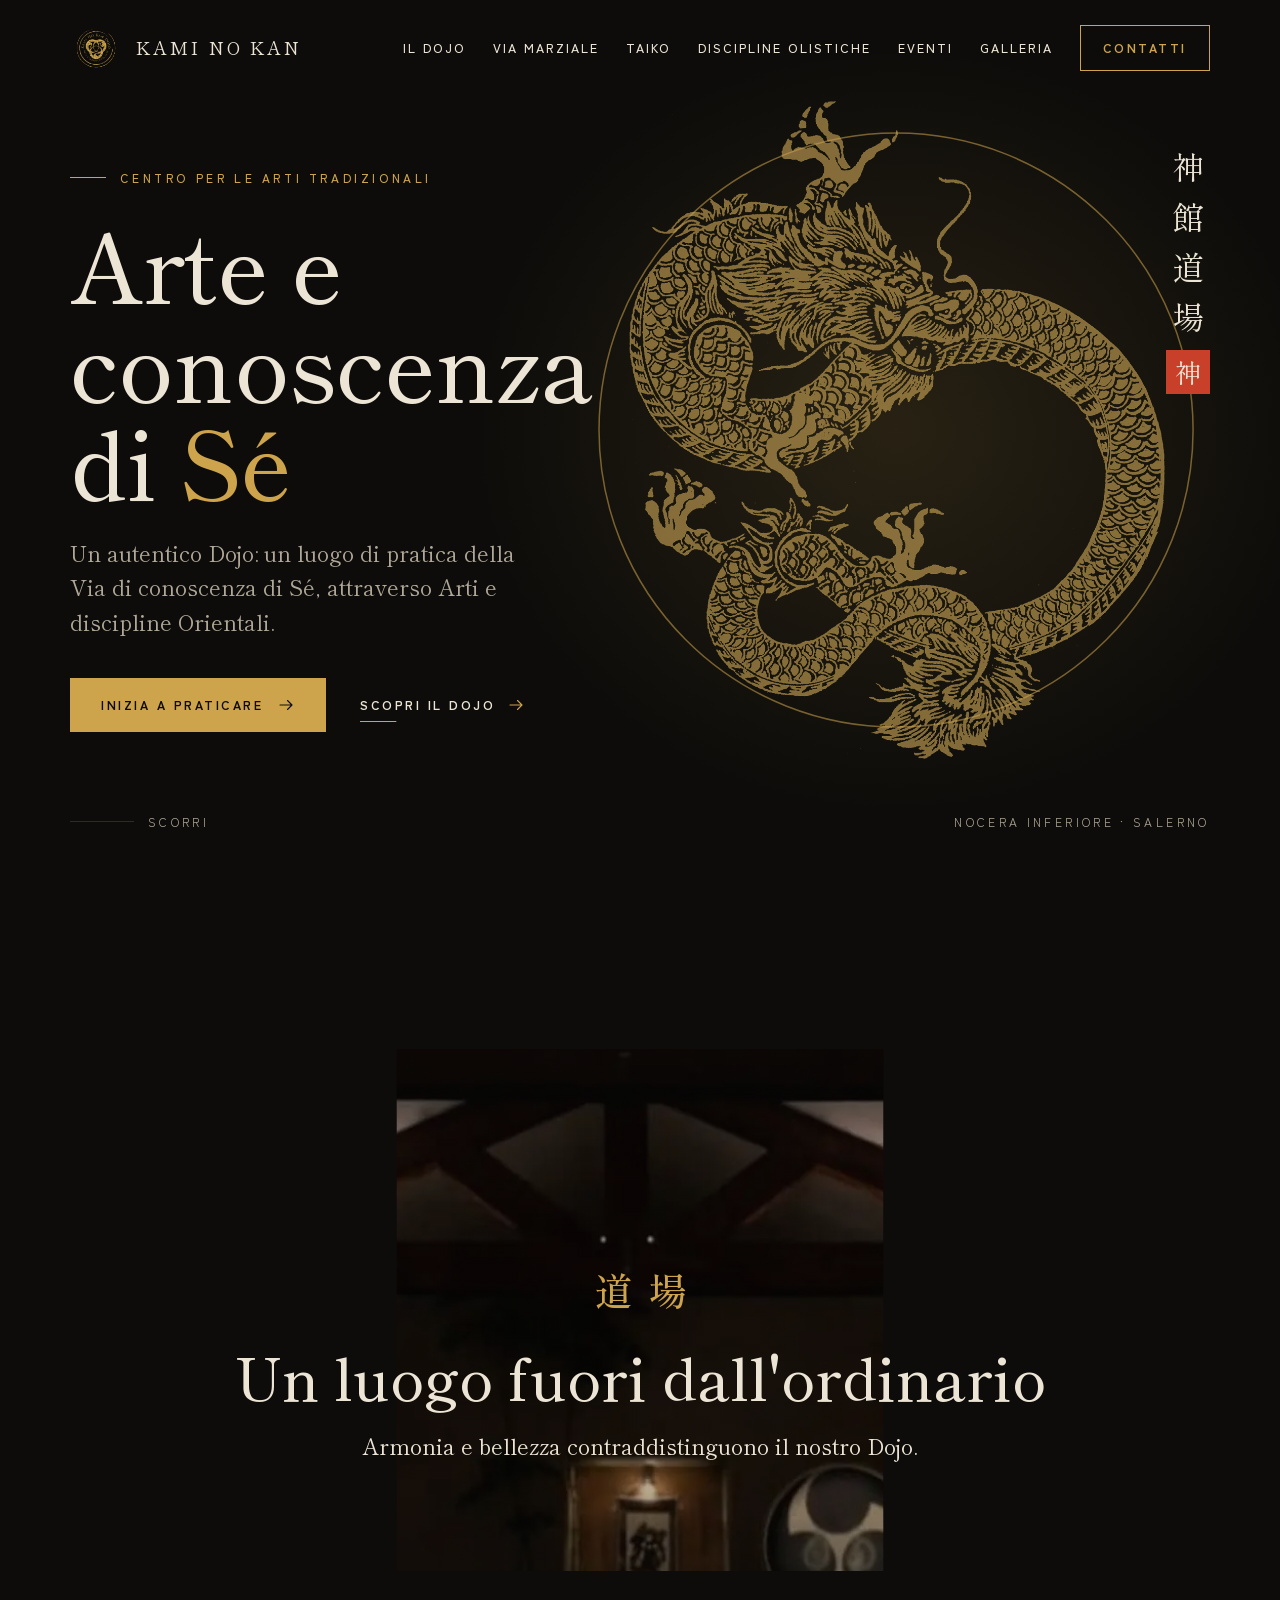
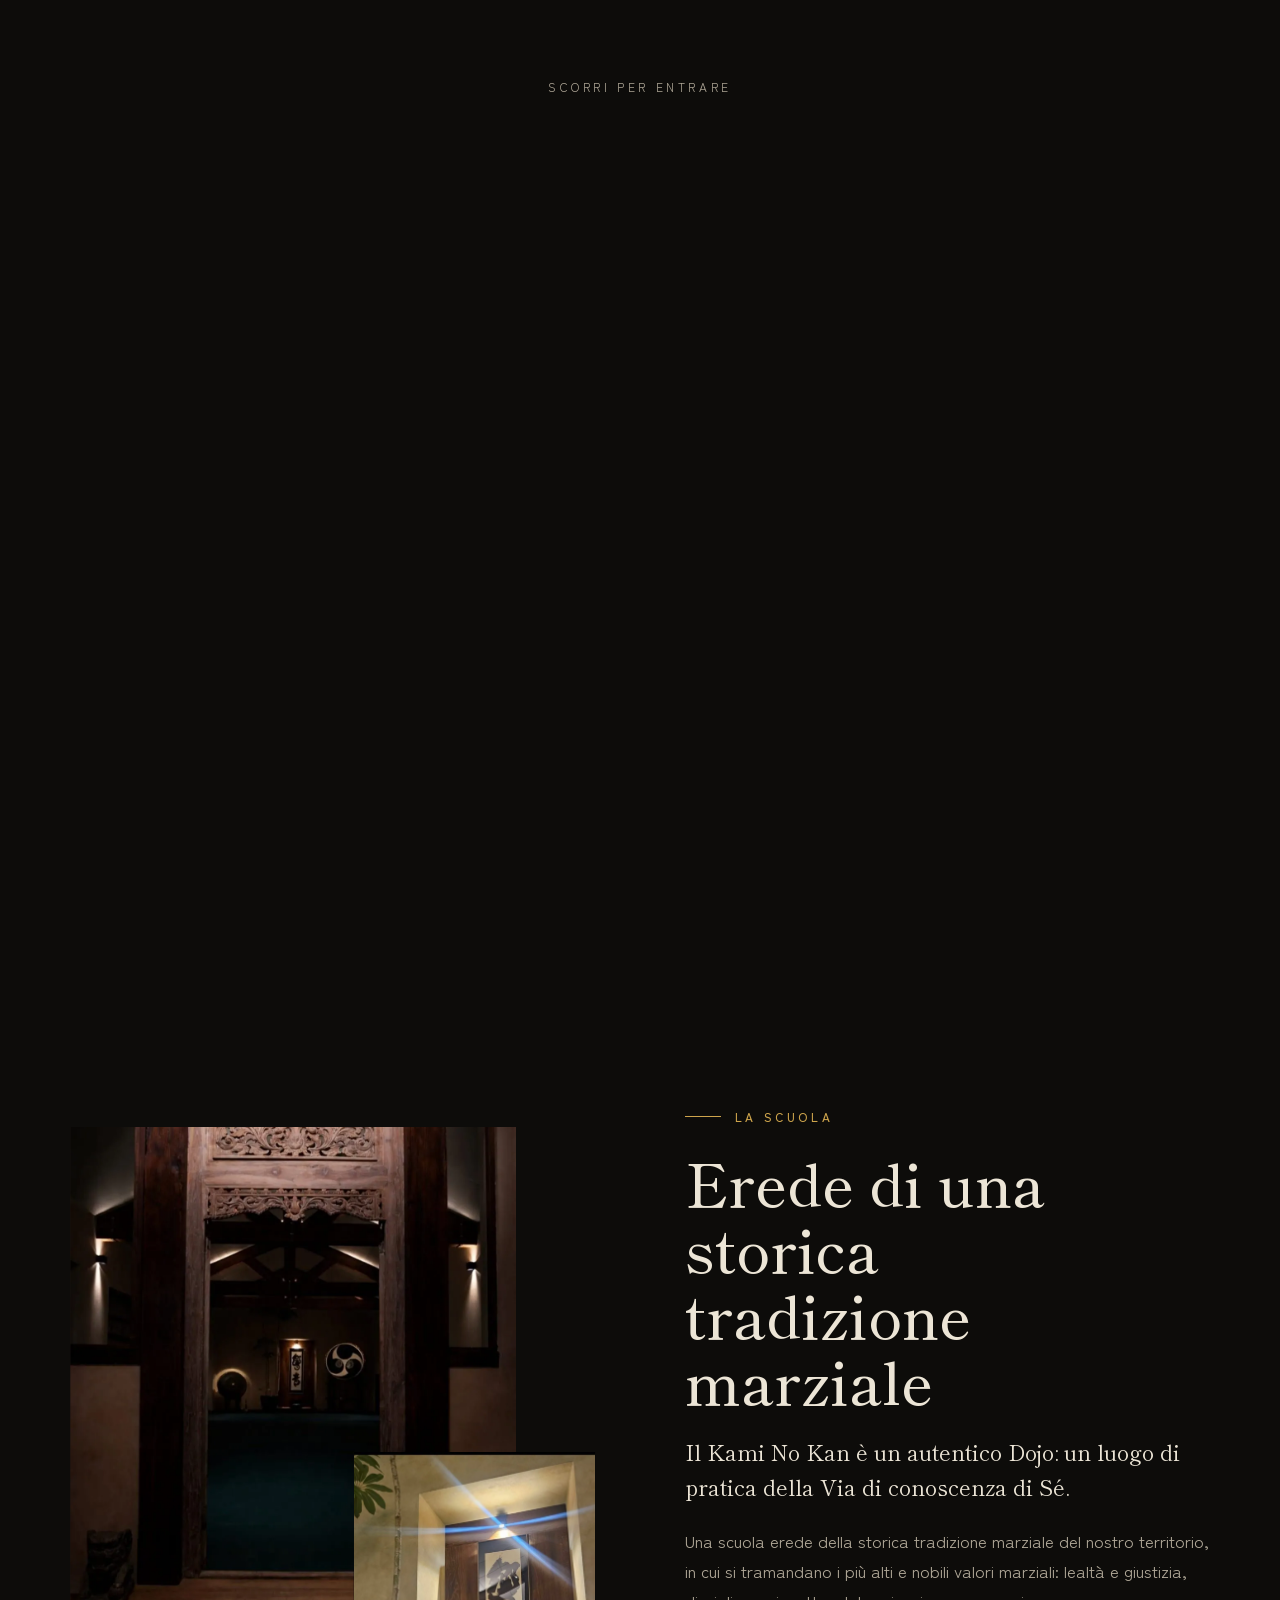
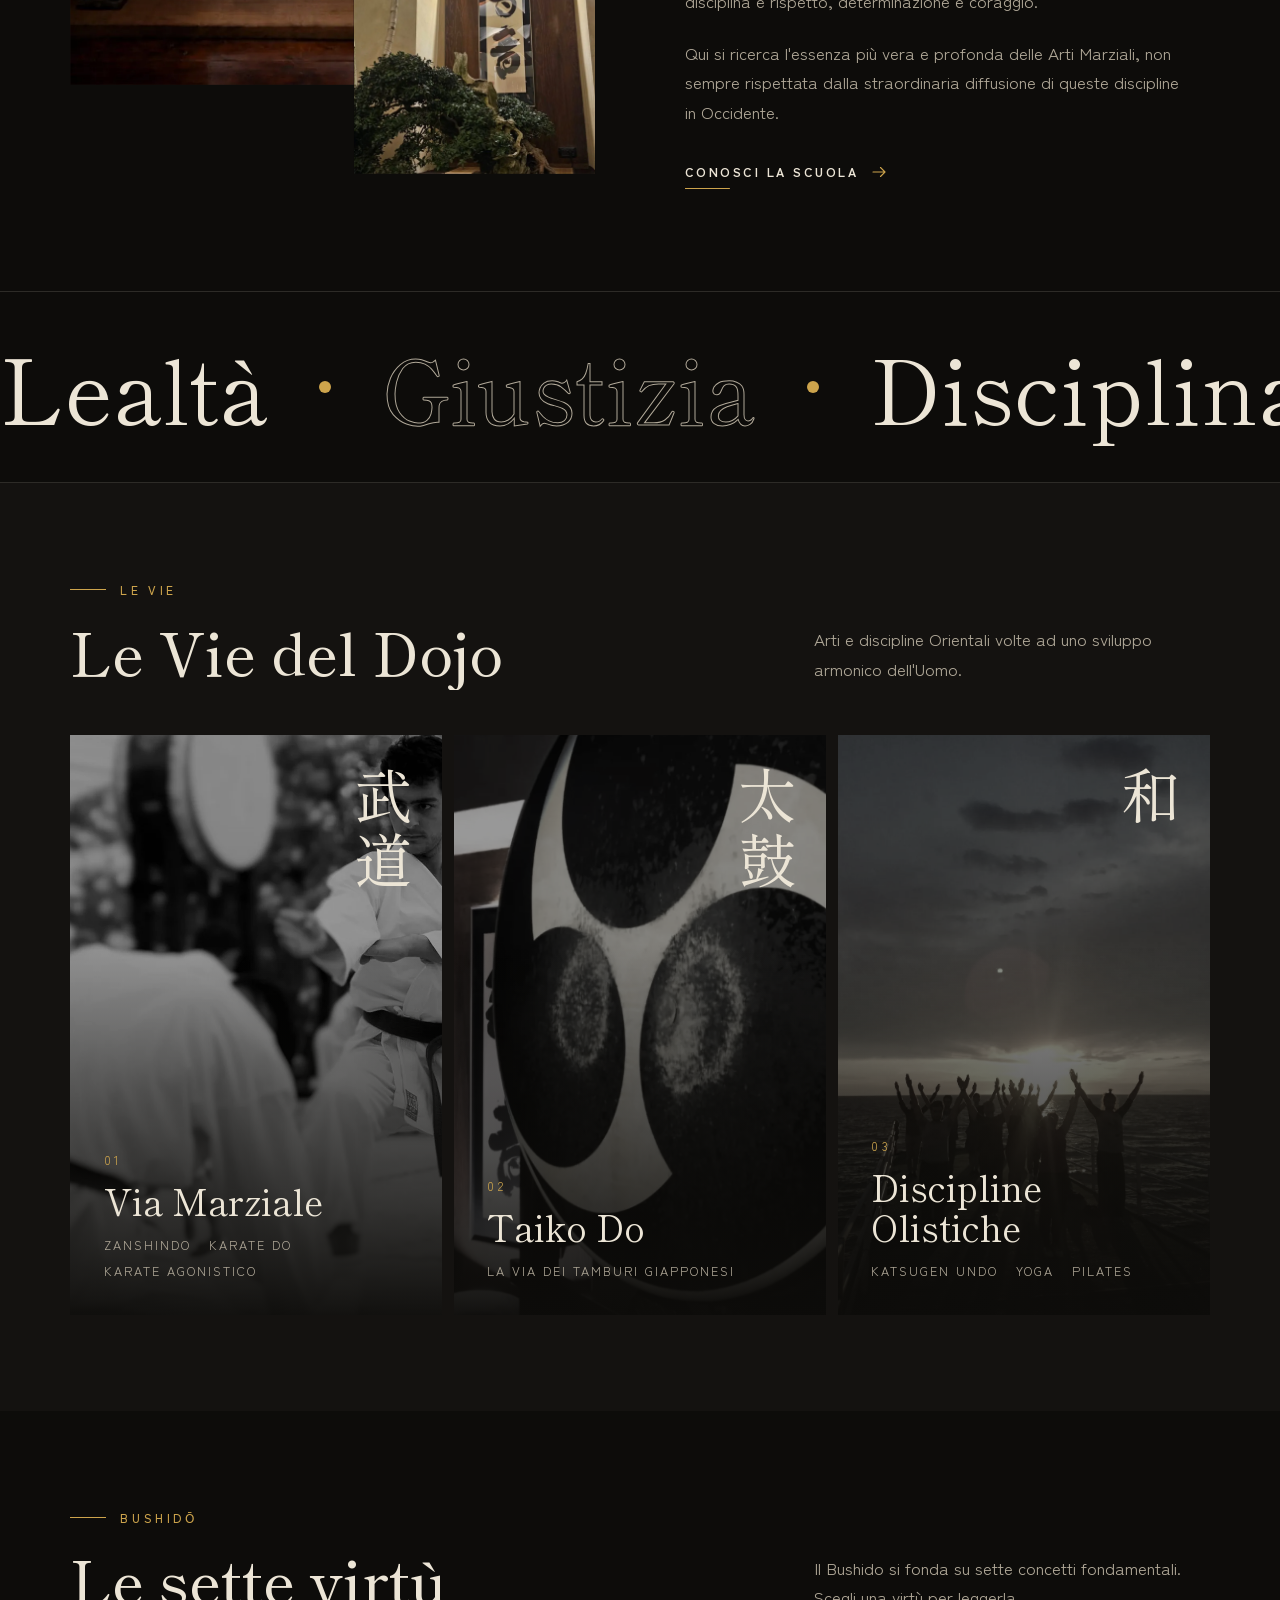
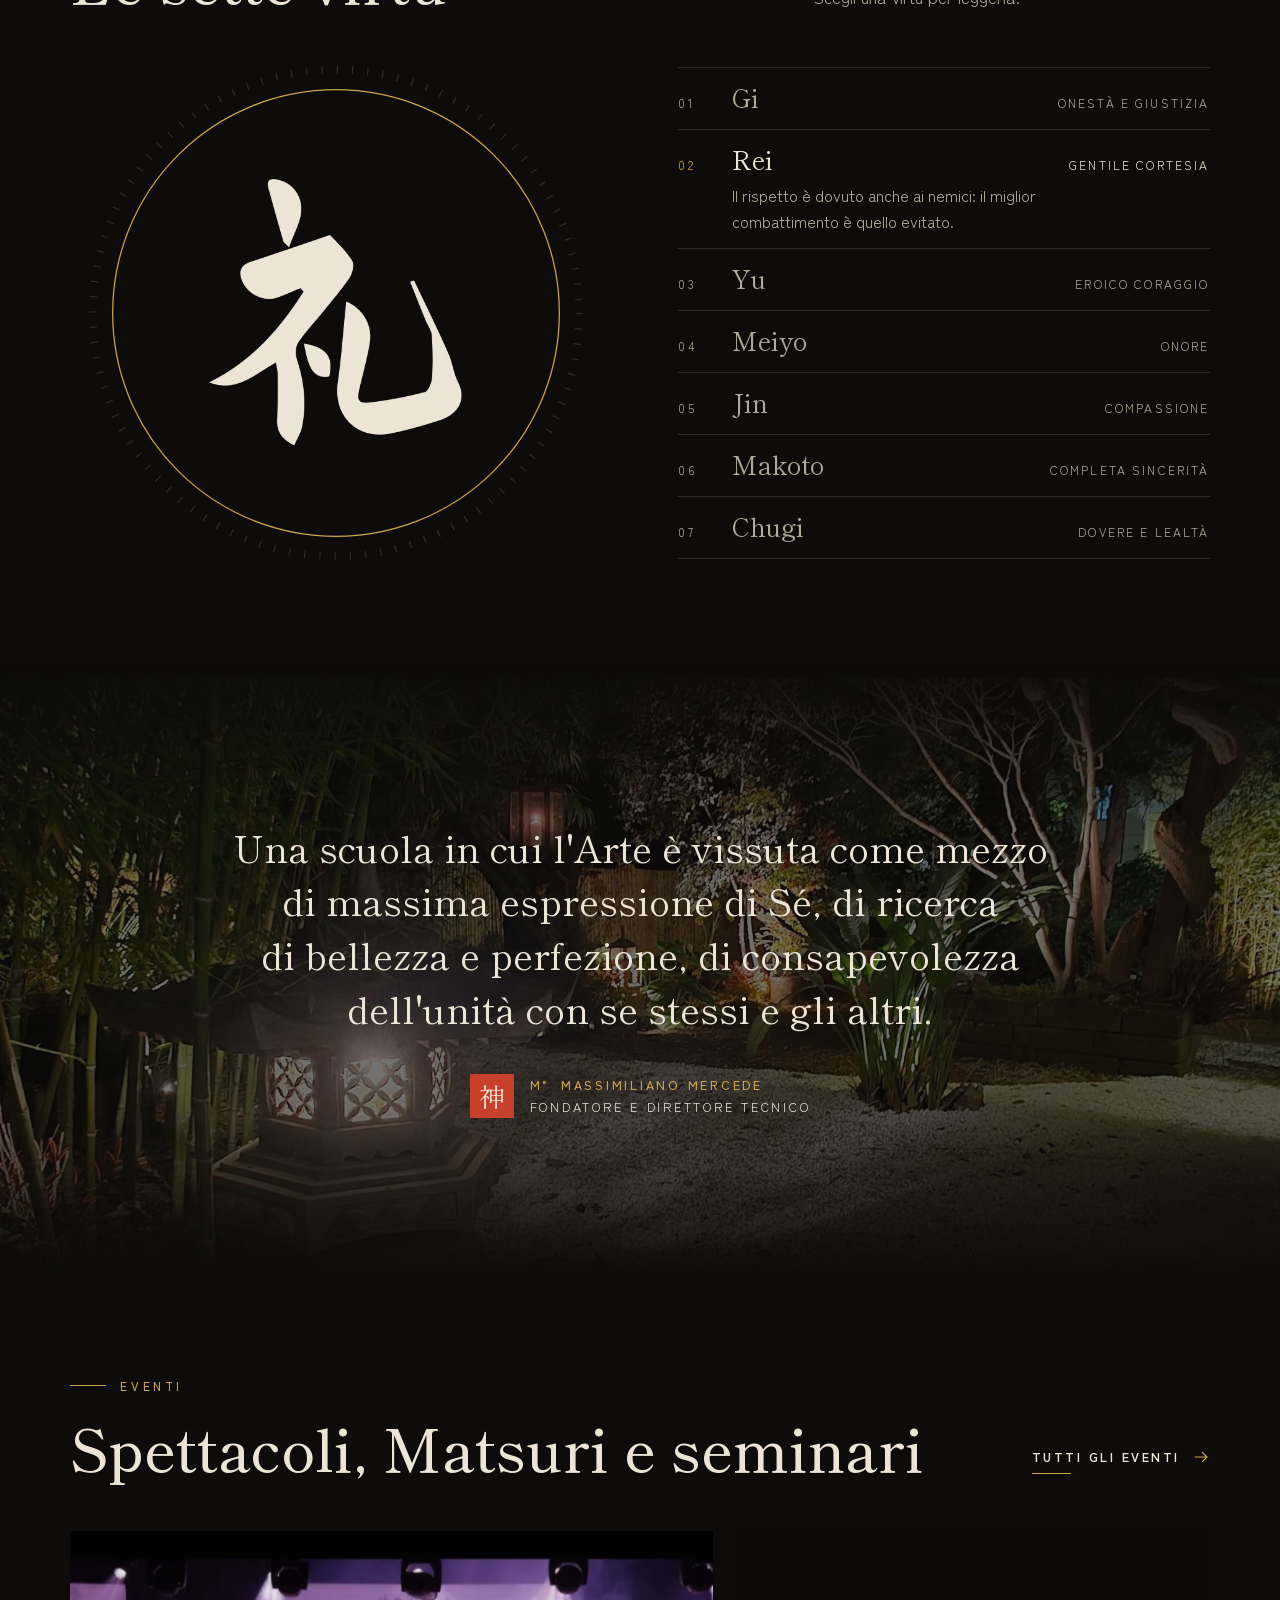
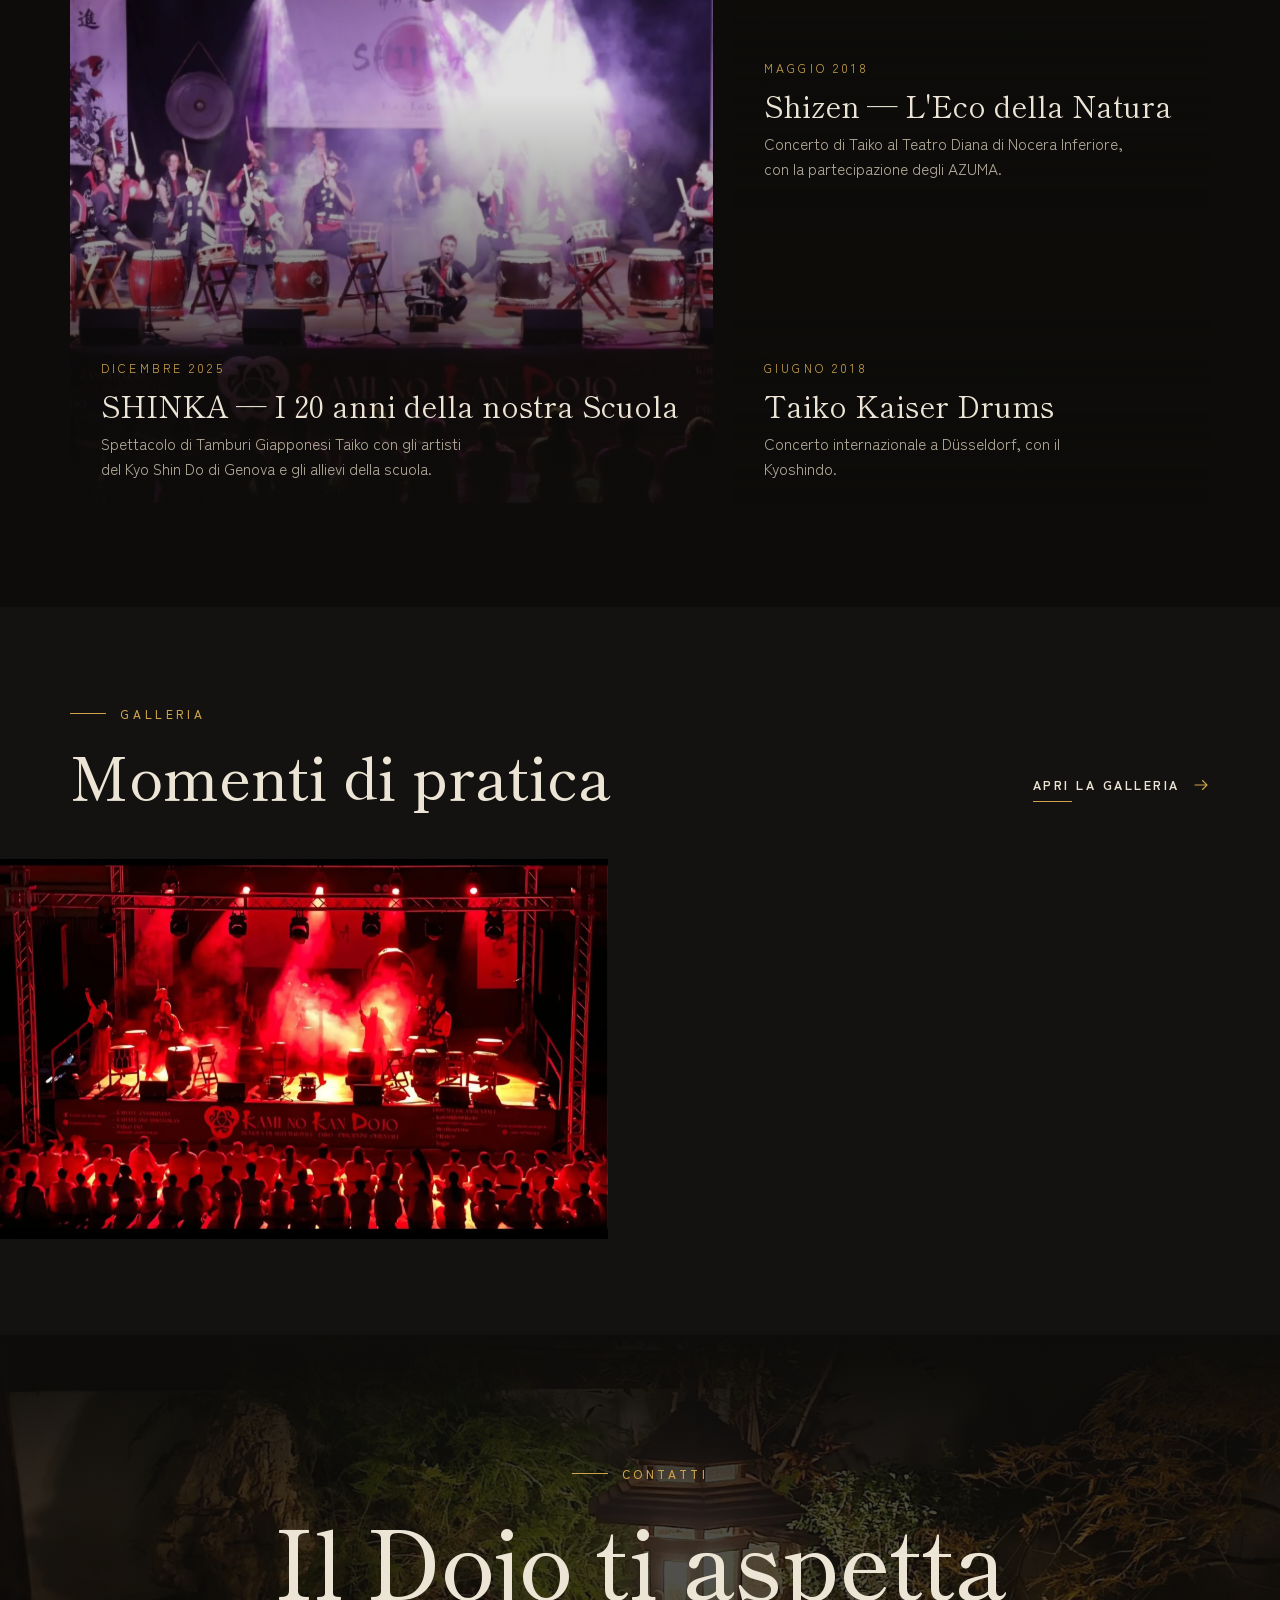
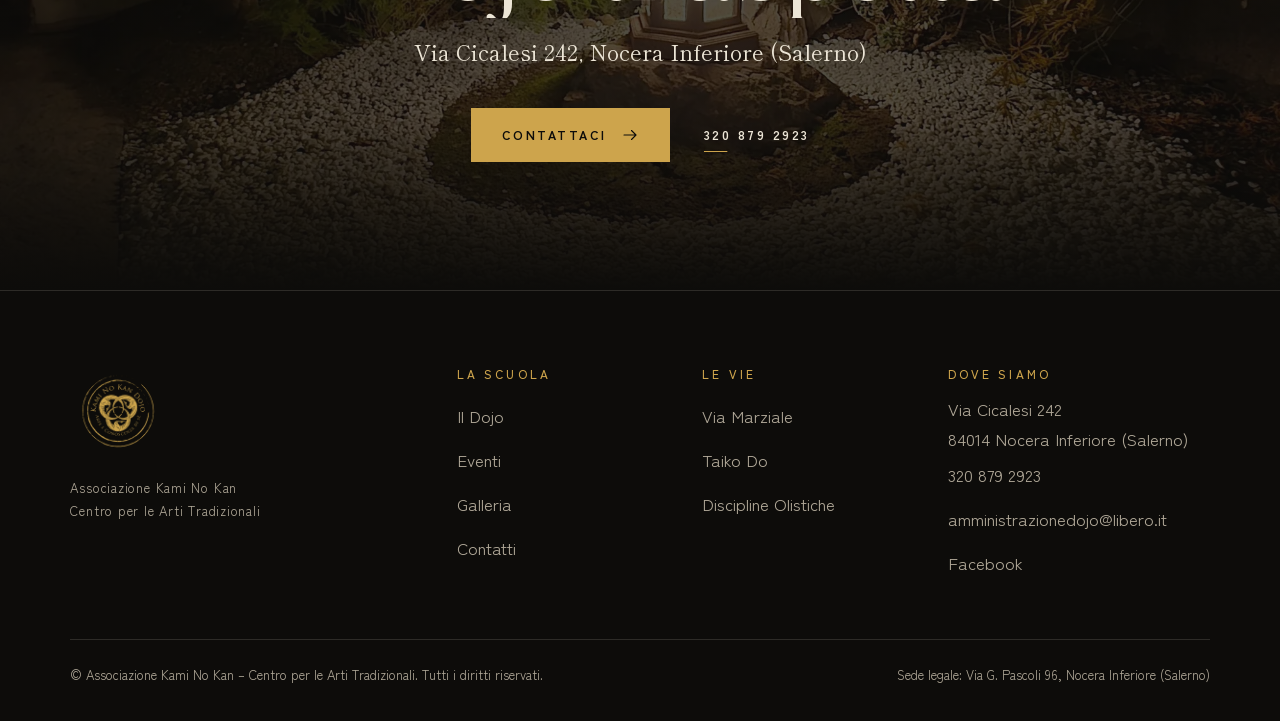
==== commit f2136b62: "Nuove foto del Dojo ristrutturato e di SHINKA Il portale della Home, la pagina Il Dojo, Taiko, Event" ====
--- a/index.html
+++ b/index.html
@@ -99,7 +99,7 @@
     </section>
     <section class="portal" data-pin="1">
       <div class="portal__pin">
-        <div class="portal__img"><img src="assets/img/dojo-tatami.webp" alt="L'interno del Dojo: il tatami, le capriate in legno e il grande tamburo sul fondo" width="1920" height="1231" loading="lazy" decoding="async"></div>
+        <div class="portal__img"><img src="assets/img/dojo-sala-sera.webp" alt="La sala del Dojo di sera: le capriate in legno illuminate e, sul fondo, il grande tamburo" width="1800" height="1682" loading="lazy" decoding="async"></div>
         <div class="portal__txt">
           <span class="ja" lang="ja">道場</span>
           <h2 class="h2">Un luogo fuori dall'ordinario</h2>
@@ -111,8 +111,8 @@
     <section class="sec">
       <div class="wrap split">
         <div class="collage">
-          <figure class="ph ph--px r45" data-rv="img"><img data-px="0.07" src="assets/img/calligrafia.webp" alt="La calligrafia «Kami No Kan Dōjō» appesa nel Dojo" width="849" height="1700" loading="lazy" decoding="async"></figure>
-          <figure class="ph ph--px ph--b r34 d1" data-rv="img"><img data-px="-0.05" src="assets/img/shoji.webp" alt="L'ingresso del Dojo con la porta shoji" width="1067" height="1600" loading="lazy" decoding="async"></figure>
+          <figure class="ph ph--px r45" data-rv="img"><img data-px="0.07" src="assets/img/dojo-soglia.webp" alt="La soglia in legno intagliato che introduce alla sala di pratica" width="1080" height="1822" loading="lazy" decoding="async"></figure>
+          <figure class="ph ph--px ph--b r34 d1" data-rv="img"><img data-px="-0.05" src="assets/img/dojo-bonsai.webp" alt="Un bonsai davanti alla calligrafia" width="1080" height="1637" loading="lazy" decoding="async"></figure>
         </div>
         <div class="stack">
           <p class="eyebrow" data-rv="up">La Scuola</p>
@@ -154,7 +154,7 @@
             </span>
           </a>
           <a class="via" href="taiko.html">
-            <img src="assets/img/taiko-tomoe.webp" alt="" width="1800" height="1430" loading="lazy" decoding="async">
+            <img src="assets/img/taiko-tomoe-nuovo.webp" alt="" width="2000" height="1331" loading="lazy" decoding="async">
             <span class="via__kanji" lang="ja" aria-hidden="true">太鼓</span>
             <span class="via__in">
               <span class="via__num">02</span>
@@ -231,7 +231,7 @@
       </div>
     </section>
     <section class="quote">
-      <div class="quote__bg"><img data-px="-0.12" src="assets/img/acero.webp" alt="" width="2000" height="876" loading="lazy" decoding="async"></div>
+      <div class="quote__bg"><img data-px="-0.12" src="assets/img/giardino-sentiero.webp" alt="" width="2000" height="1350" loading="lazy" decoding="async"></div>
       <div>
         <blockquote data-rv="up">Una scuola in cui l'Arte è vissuta come mezzo di massima espressione di Sé, di ricerca di bellezza e perfezione, di consapevolezza dell'unità con se stessi e gli altri.</blockquote>
         <div class="quote__by d1" data-rv="up">
@@ -251,7 +251,7 @@
         </div>
         <div class="ev-home">
           <a class="card" href="eventi.html" data-rv="up">
-            <img src="assets/img/taiko-dettaglio.webp" alt="" width="1800" height="1009" loading="lazy" decoding="async">
+            <img src="assets/img/shinka-palco.webp" alt="" width="2000" height="1233" loading="lazy" decoding="async">
             <span class="card__date">Dicembre 2025</span>
             <span class="card__t">SHINKA — I 20 anni della nostra Scuola</span>
             <span class="card__d">Spettacolo di Tamburi Giapponesi Taiko con gli artisti del Kyo Shin Do di Genova e gli allievi della scuola.</span>
@@ -284,30 +284,30 @@
       <div class="reel" data-rv="fade">
         <div class="reel__track">
           <div class="reel__set">
-            <img src="assets/img/matsuri-kimono.webp" alt="Kimono e ombrello al Matsuri" width="1600" height="1066" loading="lazy" decoding="async">
+            <img src="assets/img/shinka-rosso.webp" alt="SHINKA: il palco in luce rossa davanti agli allievi schierati" width="2000" height="1251" loading="lazy" decoding="async">
             <img src="assets/img/bunkai.webp" alt="Applicazione di una tecnica di Karate" width="1500" height="1284" loading="lazy" decoding="async">
-            <img src="assets/img/odaiko.webp" alt="Il grande tamburo Odaiko" width="1345" height="1700" loading="lazy" decoding="async">
+            <img src="assets/img/dojo-kamiza.webp" alt="Il gong, la calligrafia e il grande tamburo con il mitsudomoe" width="2000" height="1314" loading="lazy" decoding="async">
             <img src="assets/img/kanku-dai.webp" alt="Kata sulla spiaggia al tramonto" width="1600" height="1200" loading="lazy" decoding="async">
             <img src="assets/img/matsuri-taiko.webp" alt="Taiko al Matsuri" width="1600" height="1074" loading="lazy" decoding="async">
-            <img src="assets/img/bambu.webp" alt="Il giardino di bambù del Dojo" width="1600" height="1060" loading="lazy" decoding="async">
+            <img src="assets/img/giardino-bambu.webp" alt="Bambù e lanterna accesa nel giardino" width="1080" height="1511" loading="lazy" decoding="async">
             <img src="assets/img/karate-kumite.webp" alt="Kumite al Matsuri" width="1066" height="1600" loading="lazy" decoding="async">
-            <img src="assets/img/seminari-2.webp" alt="Il gruppo durante un seminario" width="1600" height="1200" loading="lazy" decoding="async">
+            <img src="assets/img/shinka-samurai.webp" alt="SHINKA: un samurai in armatura davanti al grande tamburo" width="1080" height="1679" loading="lazy" decoding="async">
           </div>
           <div class="reel__set" aria-hidden="true">
-            <img src="assets/img/matsuri-kimono.webp" alt="" width="1600" height="1066" loading="lazy" decoding="async">
+            <img src="assets/img/shinka-rosso.webp" alt="" width="2000" height="1251" loading="lazy" decoding="async">
             <img src="assets/img/bunkai.webp" alt="" width="1500" height="1284" loading="lazy" decoding="async">
-            <img src="assets/img/odaiko.webp" alt="" width="1345" height="1700" loading="lazy" decoding="async">
+            <img src="assets/img/dojo-kamiza.webp" alt="" width="2000" height="1314" loading="lazy" decoding="async">
             <img src="assets/img/kanku-dai.webp" alt="" width="1600" height="1200" loading="lazy" decoding="async">
             <img src="assets/img/matsuri-taiko.webp" alt="" width="1600" height="1074" loading="lazy" decoding="async">
-            <img src="assets/img/bambu.webp" alt="" width="1600" height="1060" loading="lazy" decoding="async">
+            <img src="assets/img/giardino-bambu.webp" alt="" width="1080" height="1511" loading="lazy" decoding="async">
             <img src="assets/img/karate-kumite.webp" alt="" width="1066" height="1600" loading="lazy" decoding="async">
-            <img src="assets/img/seminari-2.webp" alt="" width="1600" height="1200" loading="lazy" decoding="async">
+            <img src="assets/img/shinka-samurai.webp" alt="" width="1080" height="1679" loading="lazy" decoding="async">
           </div>
         </div>
       </div>
     </section>
     <section class="cta">
-      <div class="cta__bg"><img data-px="-0.1" src="assets/img/vetro.webp" alt="" width="1600" height="1060" loading="lazy" decoding="async"></div>
+      <div class="cta__bg"><img data-px="-0.1" src="assets/img/giardino-zen-largo.webp" alt="" width="2000" height="1350" loading="lazy" decoding="async"></div>
       <div class="wrap cta__in">
         <p class="eyebrow eyebrow--c" data-rv="up">Contatti</p>
         <h2 class="display" data-rv="rise"><span class="line"><span>Il Dojo ti aspetta</span></span></h2>
--- a/css/site.css
+++ b/css/site.css
@@ -515,6 +515,9 @@
 .skip{position:absolute;left:16px;top:-80px;z-index:100;padding:14px 18px;background:#cda44c;color:#0d0c0a;font:700 14px/1 system-ui,sans-serif;text-decoration:none;transition:top .2s}
 .skip:focus{top:16px}
 
+/* il portale occupa tutta l'altezza dello schermo, anche sui monitor grandi */
+.portal__pin{height:100vh;height:100svh}
+
 .shot[hidden],.form__ok[hidden]{display:none}
 .lightbox img:not([src]){visibility:hidden}
 
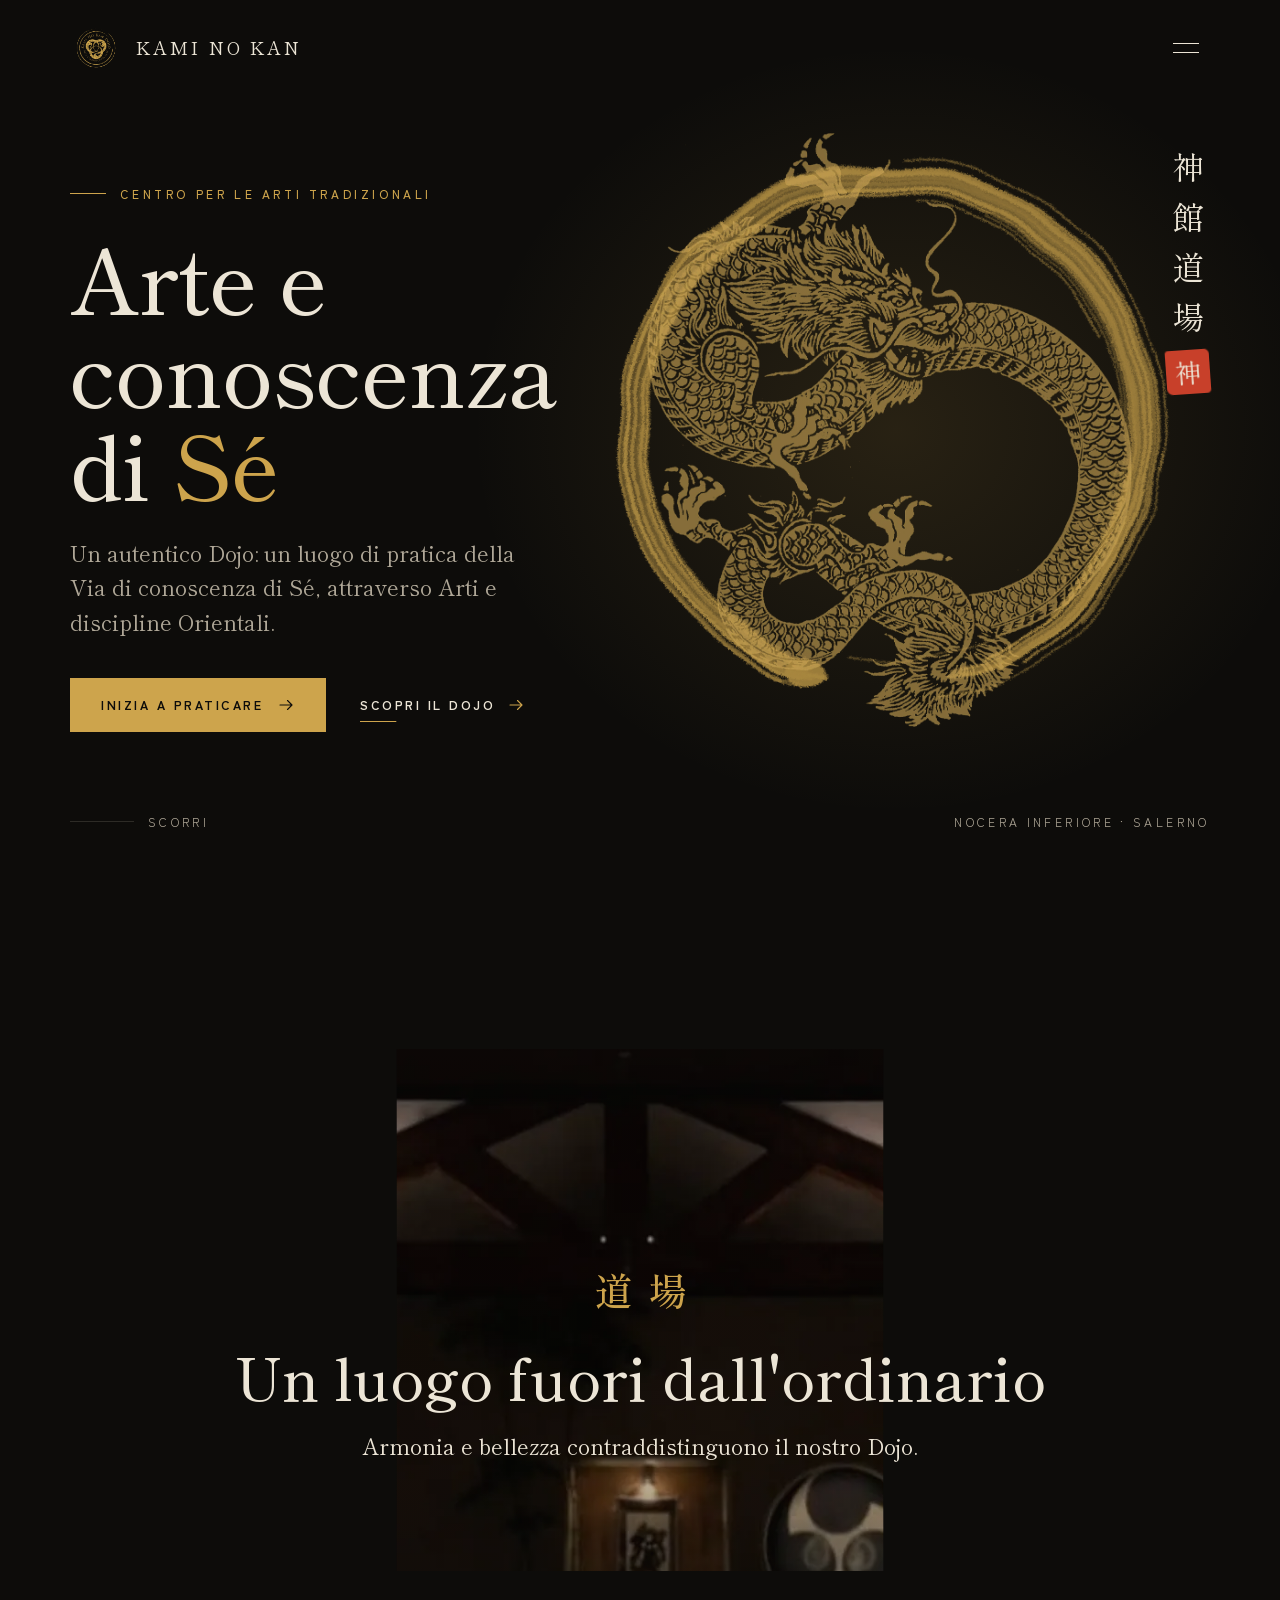
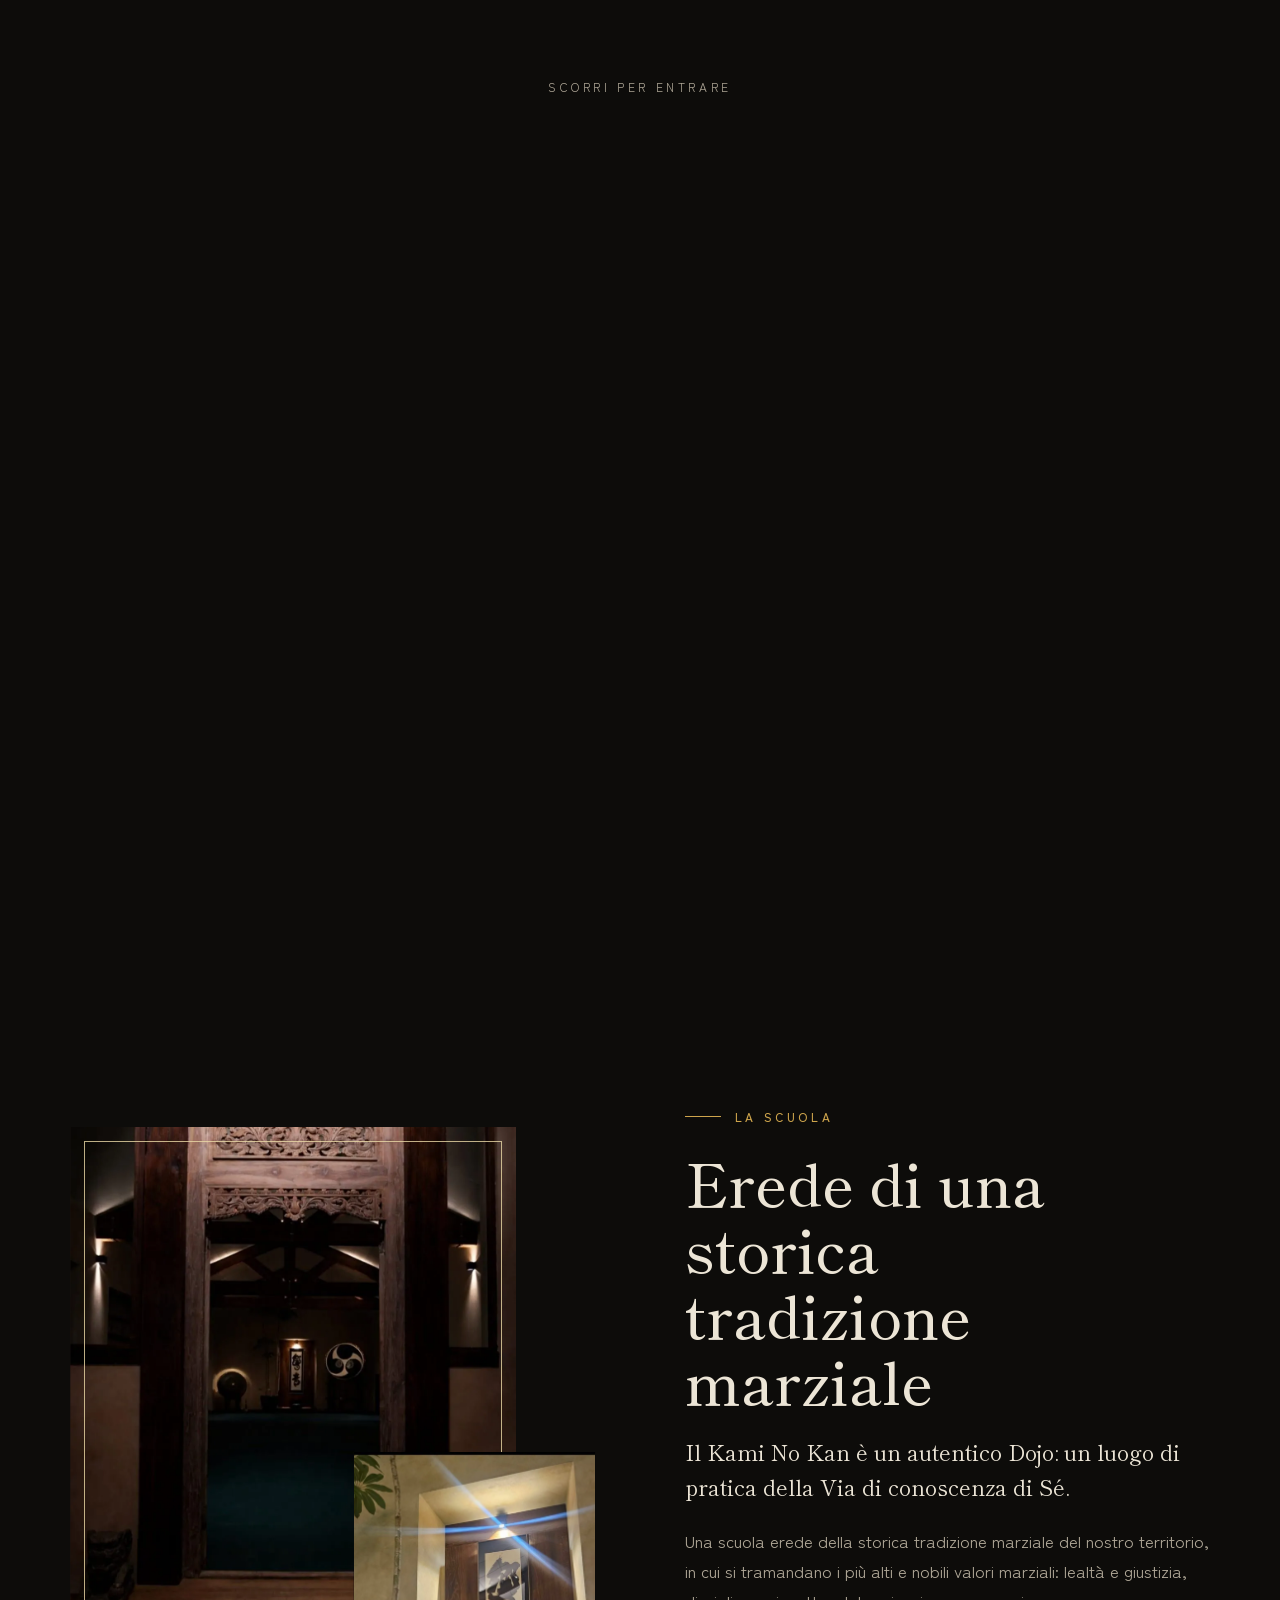
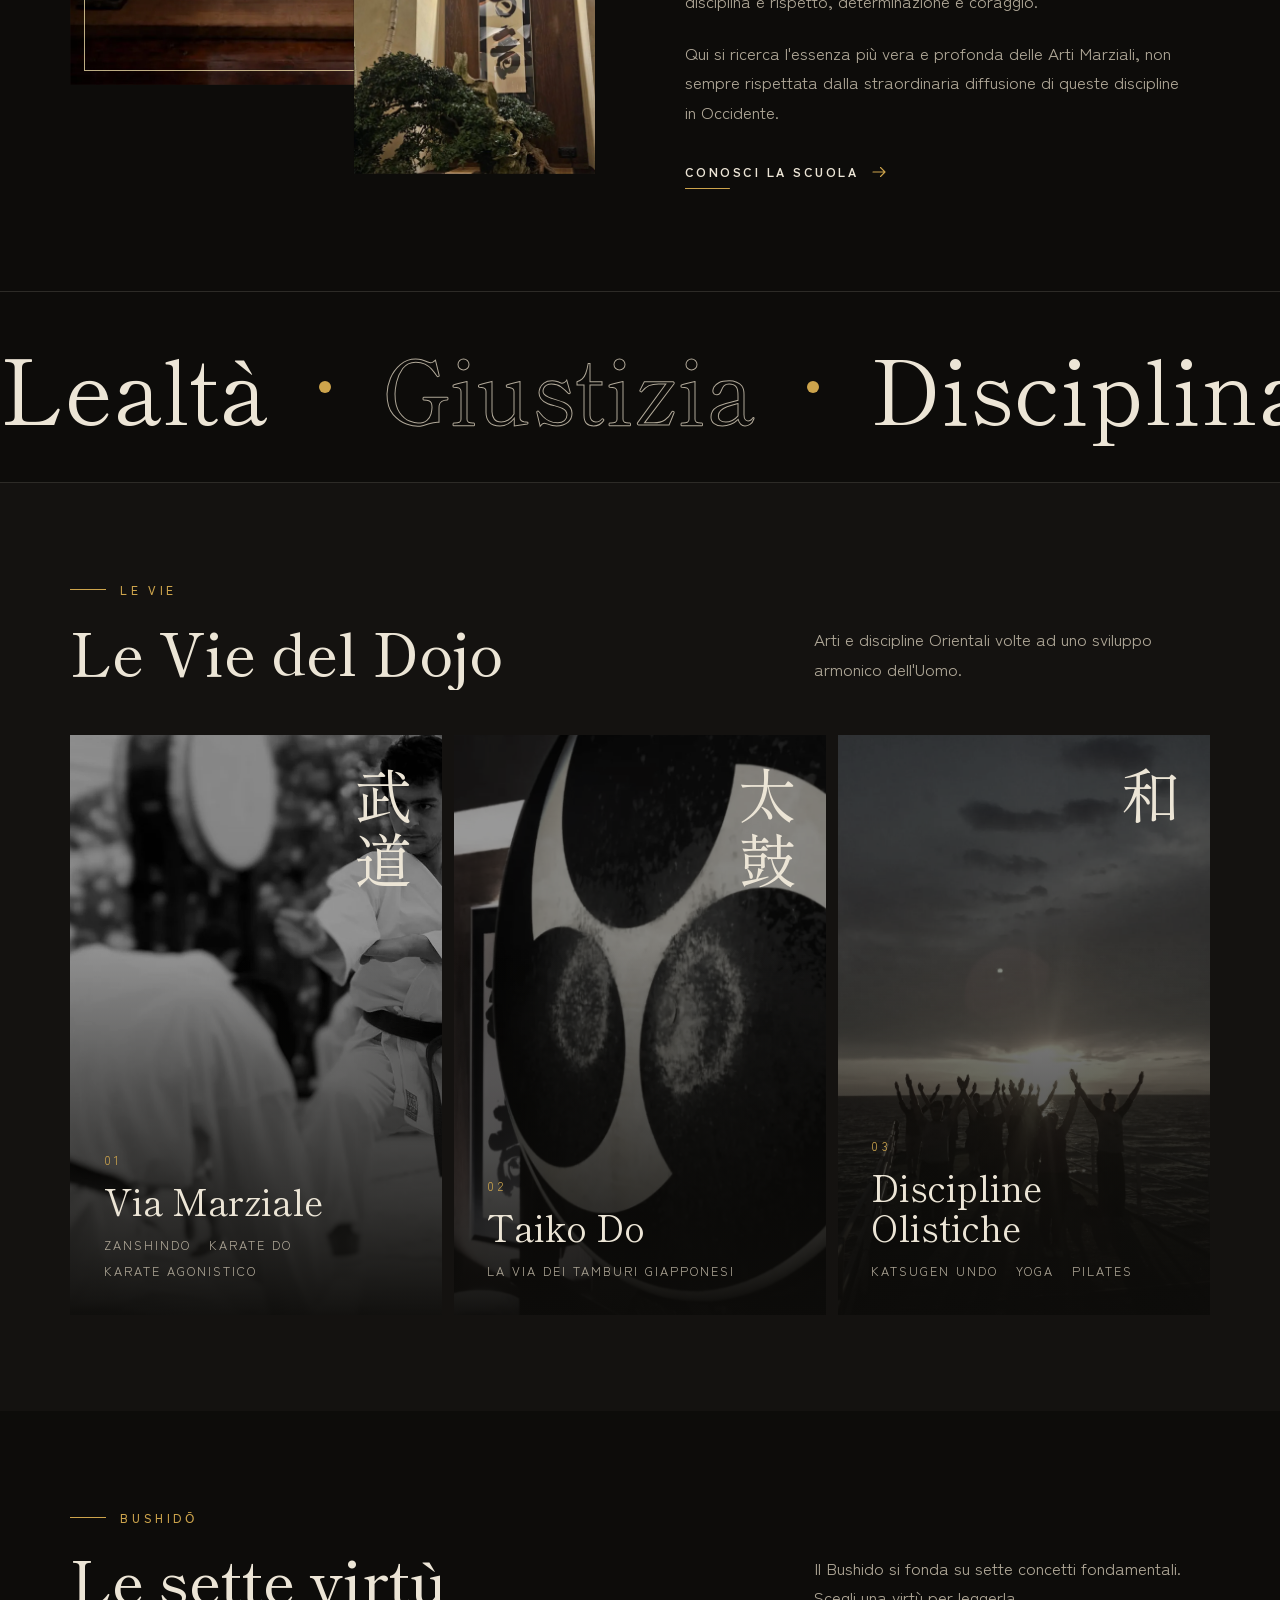
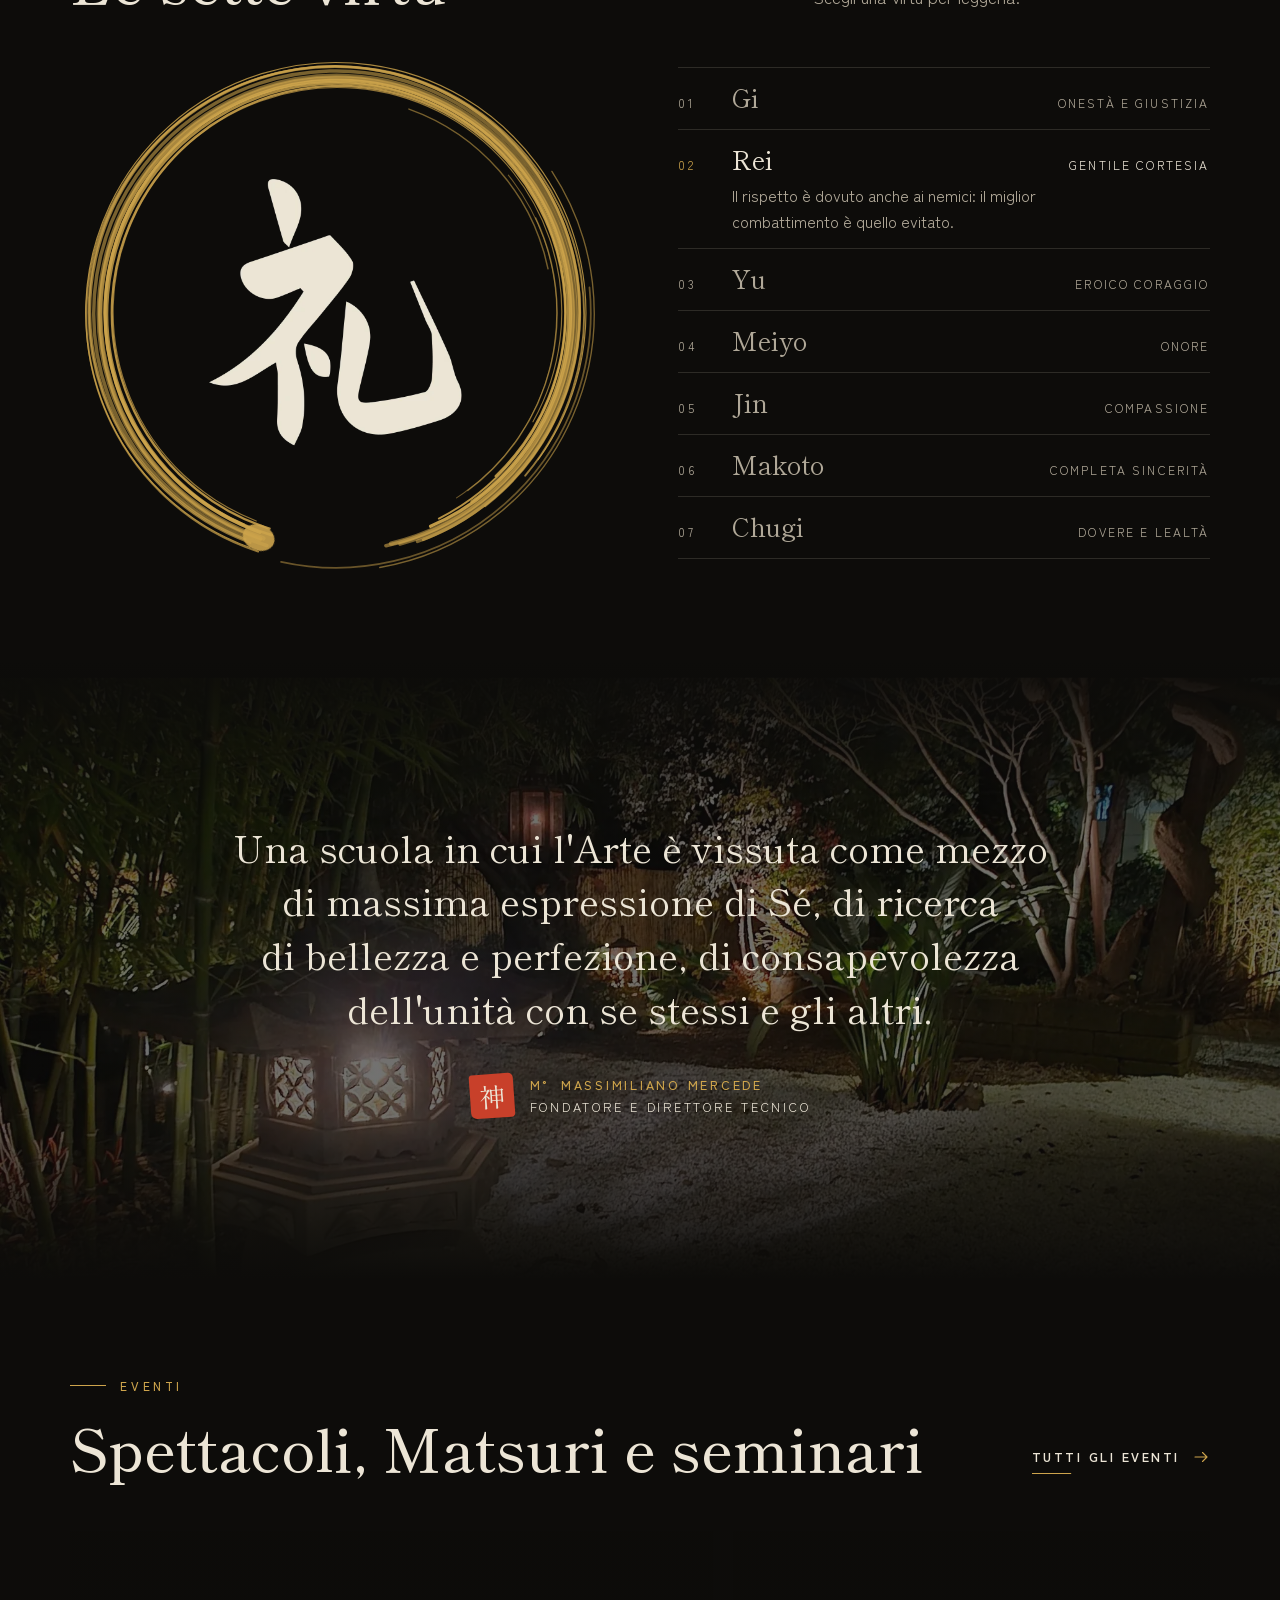
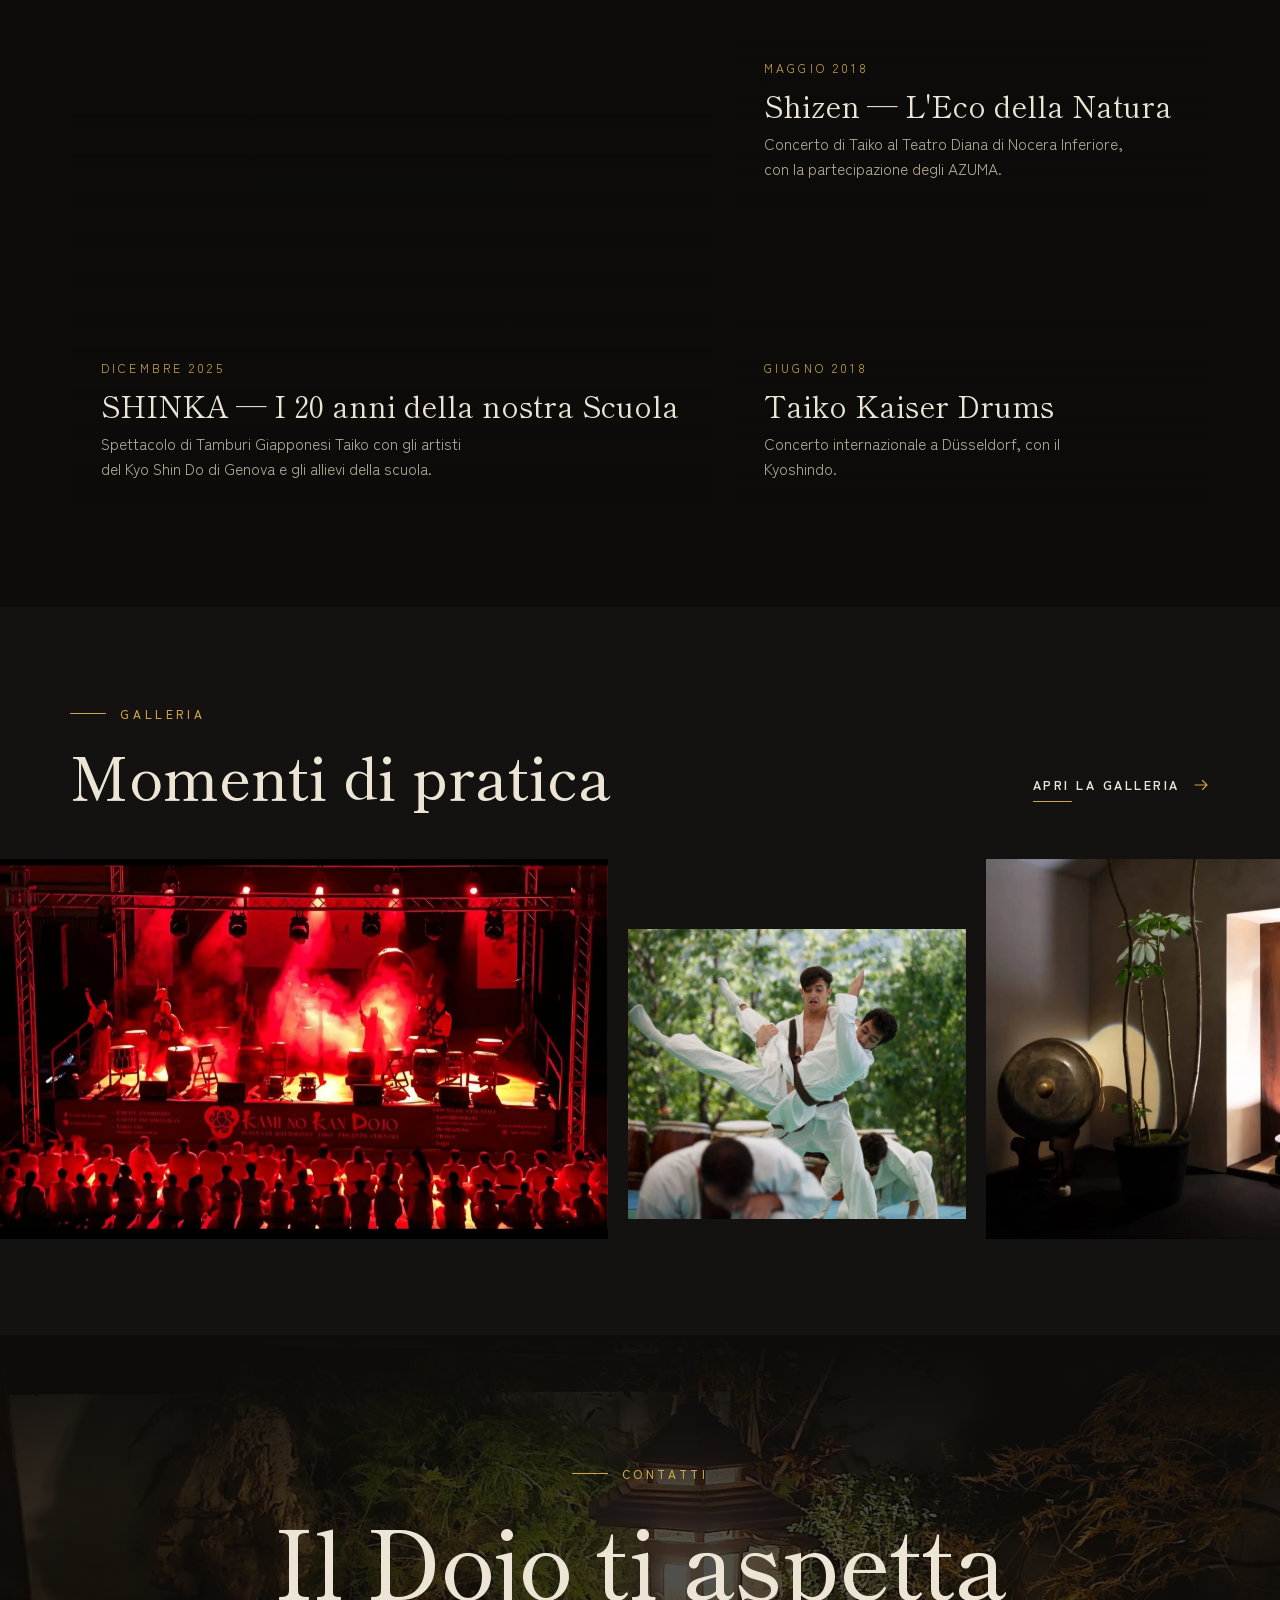
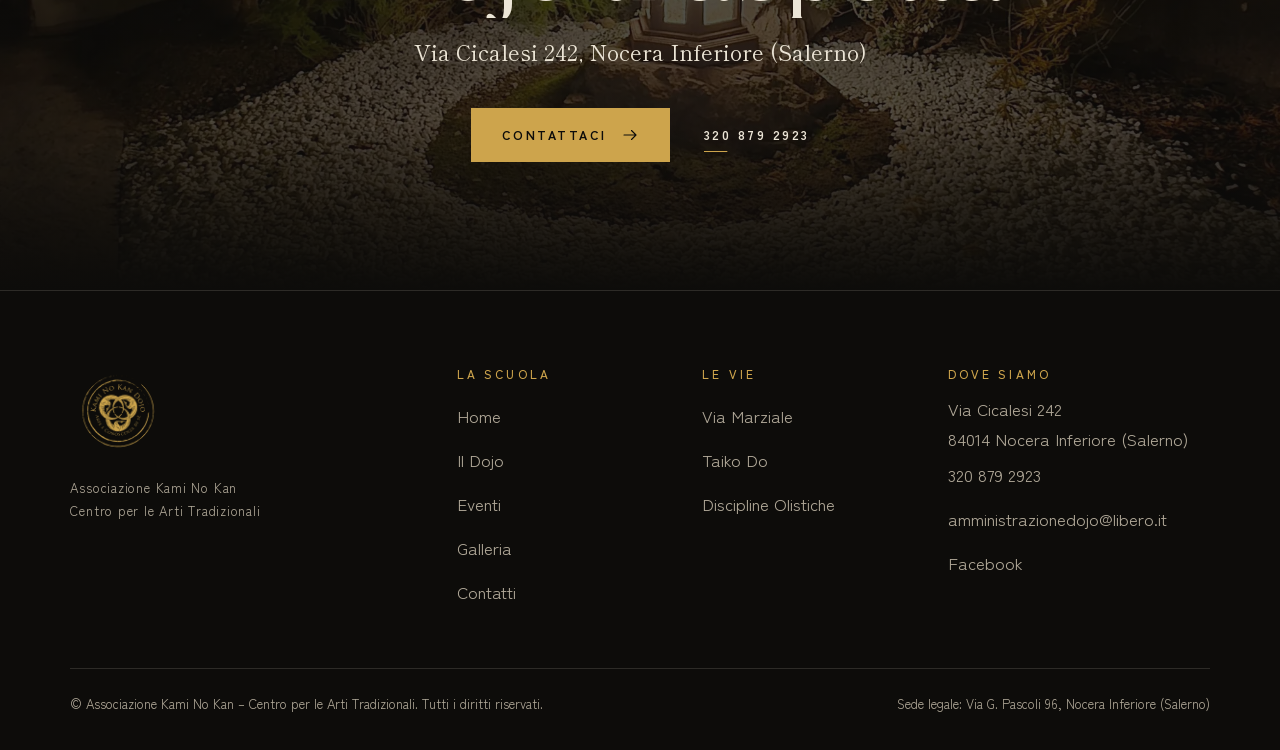
==== commit f4504bf9: "Ensō a pennello, cornici, sigilli e voce Home nel menu - Ensō disegnato a pennello attorno al drago " ====
--- a/index.html
+++ b/index.html
@@ -43,6 +43,7 @@
         <span>Kami No Kan</span>
       </a>
       <nav class="nav__links" aria-label="Principale">
+        <a href="./" aria-current="page">Home</a>
         <a href="il-dojo.html">Il Dojo</a>
         <a href="via-marziale.html">Via Marziale</a>
         <a href="taiko.html">Taiko</a>
@@ -55,19 +56,20 @@
     </div>
   </header>
   <div class="menu" id="menu">
-    <a href="il-dojo.html" class="i0"><small>01</small>Il Dojo</a>
-    <a href="via-marziale.html" class="i1"><small>02</small>Via Marziale</a>
-    <a href="taiko.html" class="i2"><small>03</small>Taiko</a>
-    <a href="discipline-olistiche.html" class="i3"><small>04</small>Discipline Olistiche</a>
-    <a href="eventi.html" class="i4"><small>05</small>Eventi</a>
-    <a href="galleria.html" class="i5"><small>06</small>Galleria</a>
-    <a href="contatti.html" class="i6"><small>07</small>Contatti</a>
+    <a href="./" class="i0"><small>01</small>Home</a>
+    <a href="il-dojo.html" class="i1"><small>02</small>Il Dojo</a>
+    <a href="via-marziale.html" class="i2"><small>03</small>Via Marziale</a>
+    <a href="taiko.html" class="i3"><small>04</small>Taiko</a>
+    <a href="discipline-olistiche.html" class="i4"><small>05</small>Discipline Olistiche</a>
+    <a href="eventi.html" class="i5"><small>06</small>Eventi</a>
+    <a href="galleria.html" class="i6"><small>07</small>Galleria</a>
+    <a href="contatti.html" class="i7"><small>08</small>Contatti</a>
   </div>
 
   <main id="contenuto">
     <section class="hero onload">
       <div class="hero__drago" aria-hidden="true">
-        <svg class="hero__enso" viewBox="0 0 600 600"><circle class="ring" cx="300" cy="300" r="296" pathLength="1"></circle></svg>
+        <svg class="enso hero__enso" viewBox="0 0 600 600" aria-hidden="true"><defs><filter id="enso-ink" x="-12%" y="-12%" width="124%" height="124%"><feTurbulence type="fractalNoise" baseFrequency=".011" numOctaves="2" seed="4" result="a"/><feDisplacementMap in="SourceGraphic" in2="a" scale="18" xChannelSelector="R" yChannelSelector="G" result="b"/><feTurbulence type="fractalNoise" baseFrequency=".75" numOctaves="2" seed="9" result="c"/><feDisplacementMap in="b" in2="c" scale="3.5" xChannelSelector="G" yChannelSelector="R"/></filter></defs><g transform="rotate(112 300 300)" filter="url(#enso-ink)"><ellipse class="enso__blot" cx="549.66" cy="286.92" rx="15.6" ry="19.8"/><path class="enso__b" pathLength="1" d="M534.97 310.61A235.03 235.03 0 1 1 352.67 71.45" stroke-width="1.54" opacity="0.54"/><path class="enso__b" pathLength="1" d="M537.84 306.53A237.4 237.4 0 1 1 408.09 88.11" stroke-width="2.22" opacity="0.84"/><path class="enso__b" pathLength="1" d="M538.28 288.89A240.16 240.16 0 1 1 421.66 92.34" stroke-width="2.52" opacity="0.79"/><path class="enso__b" pathLength="1" d="M541.29 300.81A240.81 240.81 0 1 1 471.38 130.73" stroke-width="3.32" opacity="0.88"/><path class="enso__b" pathLength="1" d="M544.23 292.84A243.68 243.68 0 1 1 491.87 147.75" stroke-width="3.27" opacity="0.65"/><path class="enso__b" pathLength="1" d="M546.29 285.06A245.48 245.48 0 1 1 498.68 153.41" stroke-width="4.57" opacity="0.57"/><path class="enso__b" pathLength="1" d="M549.31 266.47A249.9 249.9 0 1 1 504.21 153.15" stroke-width="4.2" opacity="0.75"/><path class="enso__b" pathLength="1" d="M547.94 267.25A251.23 251.23 0 1 1 496.53 144.96" stroke-width="5.34" opacity="0.52"/><path class="enso__b" pathLength="1" d="M553.33 284.39A253.3 253.3 0 1 1 485.53 129.25" stroke-width="4.37" opacity="0.52"/><path class="enso__b" pathLength="1" d="M555.78 289.25A256.47 256.47 0 1 1 474 113.25" stroke-width="3.66" opacity="0.92"/><path class="enso__b" pathLength="1" d="M554.2 278.56A257.06 257.06 0 1 1 445.32 89.93" stroke-width="3.64" opacity="0.69"/><path class="enso__b" pathLength="1" d="M563.38 307.01A261.7 261.7 0 1 1 459.59 91.9" stroke-width="2.74" opacity="0.72"/><path class="enso__b" pathLength="1" d="M562 287.67A262.12 262.12 0 1 1 402.5 56.27" stroke-width="2.86" opacity="0.56"/><path class="enso__b" pathLength="1" d="M564.66 287.45A263.74 263.74 0 1 1 337.66 39.01" stroke-width="1.42" opacity="0.81"/><path class="enso__b" pathLength="1" style="--s:0.75;--l:0.27" d="M244.42 81.14A225.81 225.81 0 0 1 520.56 251.6" stroke-width="1.56" opacity="0.52"/><path class="enso__b" pathLength="1" style="--s:0.47;--l:0.28" d="M44.34 391.1A271.41 271.41 0 0 1 234.38 36.64" stroke-width="1.62" opacity="0.65"/><path class="enso__b" pathLength="1" style="--s:0.48;--l:0.18" d="M80.86 359.3A227.03 227.03 0 0 1 138.03 140.92" stroke-width="1.61" opacity="0.64"/><path class="enso__b" pathLength="1" style="--s:0.74;--l:0.22" d="M215.57 43.11A270.4 270.4 0 0 1 529.72 157.36" stroke-width="1.74" opacity="0.55"/><path class="enso__b" pathLength="1" style="--s:0.53;--l:0.28" d="M68.58 293.81A231.5 231.5 0 0 1 332.27 70.76" stroke-width="1.44" opacity="0.54"/></g></svg>
         <img src="assets/img/drago-oro.webp" alt="" width="1063" height="1300">
       </div>
       <div class="hero__tate" lang="ja" aria-hidden="true">
@@ -111,7 +113,7 @@
     <section class="sec">
       <div class="wrap split">
         <div class="collage">
-          <figure class="ph ph--px r45" data-rv="img"><img data-px="0.07" src="assets/img/dojo-soglia.webp" alt="La soglia in legno intagliato che introduce alla sala di pratica" width="1080" height="1822" loading="lazy" decoding="async"></figure>
+          <figure class="ph ph--px r45 ph--line" data-rv="img"><img data-px="0.07" src="assets/img/dojo-soglia.webp" alt="La soglia in legno intagliato che introduce alla sala di pratica" width="1080" height="1822" loading="lazy" decoding="async"><span class="hanko ph__seal" lang="ja" aria-hidden="true">神</span></figure>
           <figure class="ph ph--px ph--b r34 d1" data-rv="img"><img data-px="-0.05" src="assets/img/dojo-bonsai.webp" alt="Un bonsai davanti alla calligrafia" width="1080" height="1637" loading="lazy" decoding="async"></figure>
         </div>
         <div class="stack">
@@ -187,8 +189,7 @@
         </div>
         <div class="bushido">
           <div class="stage" data-rv="fade">
-            <svg class="stage__ticks" viewBox="0 0 600 600" aria-hidden="true"><circle class="ring ring--dash" cx="300" cy="300" r="292"></circle></svg>
-            <svg class="stage__prog a" viewBox="0 0 600 600" aria-hidden="true"><circle class="ring" cx="300" cy="300" r="268" pathLength="1"></circle></svg>
+            <svg class="enso stage__prog a" viewBox="0 0 600 600" aria-hidden="true"><g transform="rotate(112 300 300)"><ellipse class="enso__blot" cx="549.66" cy="286.92" rx="13.52" ry="17.16"/><path class="enso__b" pathLength="1" d="M534.36 295.81A236.13 236.13 0 1 1 328.51 64.88" stroke-width="1.2" opacity="0.68"/><path class="enso__b" pathLength="1" d="M536.7 279.79A238.63 238.63 0 1 1 396.21 79.86" stroke-width="2.4" opacity="0.87"/><path class="enso__b" pathLength="1" d="M542.59 306.47A242.73 242.73 0 1 1 460.05 118.56" stroke-width="2.02" opacity="0.88"/><path class="enso__b" pathLength="1" d="M542.11 275.14A242.82 242.82 0 1 1 430.67 93.1" stroke-width="2.89" opacity="0.81"/><path class="enso__b" pathLength="1" d="M543.94 287.77A244.93 244.93 0 1 1 470.9 123.57" stroke-width="3.41" opacity="0.94"/><path class="enso__b" pathLength="1" d="M548.57 282.04A248.56 248.56 0 1 1 503.37 155.38" stroke-width="4.69" opacity="0.54"/><path class="enso__b" pathLength="1" d="M549.75 284.78A248.75 248.75 0 1 1 507.39 159.49" stroke-width="3.86" opacity="0.6"/><path class="enso__b" pathLength="1" d="M551.3 284.61A251.16 251.16 0 1 1 500.29 146.37" stroke-width="3.77" opacity="0.56"/><path class="enso__b" pathLength="1" d="M554.16 275.81A255.04 255.04 0 1 1 490.85 130.38" stroke-width="3.64" opacity="0.57"/><path class="enso__b" pathLength="1" d="M556.71 299.7A257.71 257.71 0 1 1 486.97 125.54" stroke-width="2.89" opacity="0.69"/><path class="enso__b" pathLength="1" d="M558.13 292.84A258.57 258.57 0 1 1 429.66 78.42" stroke-width="2.35" opacity="0.68"/><path class="enso__b" pathLength="1" d="M563.56 281.9A262 262 0 1 1 384.16 51.18" stroke-width="1.98" opacity="0.71"/><path class="enso__b" pathLength="1" d="M562.85 291.46A263.28 263.28 0 1 1 363.54 44.94" stroke-width="1.2" opacity="0.81"/><path class="enso__b" pathLength="1" style="--s:0.65;--l:0.23" d="M128.46 142.67A232.77 232.77 0 0 1 421.23 101.29" stroke-width="1.39" opacity="0.55"/><path class="enso__b" pathLength="1" style="--s:0.63;--l:0.33" d="M76.63 145.15A271.8 271.8 0 0 1 531.14 157.01" stroke-width="1.42" opacity="0.57"/><path class="enso__b" pathLength="1" style="--s:0.52;--l:0.17" d="M72.21 309.22A227.98 227.98 0 0 1 173.24 110.51" stroke-width="1.52" opacity="0.55"/><path class="enso__b" pathLength="1" style="--s:0.71;--l:0.32" d="M175.16 62.64A268.19 268.19 0 0 1 564.47 255.48" stroke-width="1.88" opacity="0.48"/><path class="enso__b" pathLength="1" style="--s:0.62;--l:0.28" d="M97.46 186.16A232.34 232.34 0 0 1 432.96 109.47" stroke-width="1.09" opacity="0.51"/></g></svg>
             <div class="glyph"><img src="assets/img/virtu-centro-1.webp" alt="Kanji di Gi" width="580" height="580" loading="lazy" decoding="async"></div>
             <div class="glyph"><img src="assets/img/virtu-centro-2.webp" alt="Kanji di Rei" width="580" height="580" loading="lazy" decoding="async"></div>
             <div class="glyph"><img src="assets/img/virtu-centro-3.webp" alt="Kanji di Yu" width="580" height="580" loading="lazy" decoding="async"></div>
@@ -331,6 +332,7 @@
         <div>
           <h3>La Scuola</h3>
           <ul>
+            <li><a href="./">Home</a></li>
             <li><a href="il-dojo.html">Il Dojo</a></li>
             <li><a href="eventi.html">Eventi</a></li>
             <li><a href="galleria.html">Galleria</a></li>
--- a/css/site.css
+++ b/css/site.css
@@ -528,3 +528,78 @@
 .intro-seen .hero__enso circle{animation-delay:.2s}
 
 @media (prefers-reduced-motion:reduce){html{scroll-behavior:auto}}
+
+/* ==========================================================================
+   Elementi disegnati a mano: ensō, pennellate, sigilli, cornici, mitsudomoe
+   ========================================================================== */
+
+/* --- tratto a pennello: ogni setola (.enso__b) si disegna da sola ---
+   --D durata del tratto, --T0 attesa iniziale, --s e --l (frazioni) per le setole che partono dopo */
+.enso{overflow:visible}
+.enso__b{fill:none;stroke:currentColor;stroke-linecap:round;stroke-dasharray:1;stroke-dashoffset:1;animation:draw calc(var(--D,2.8s) * var(--l,1)) calc(var(--T0,0s) + var(--D,2.8s) * var(--s,0)) cubic-bezier(.45,.05,.25,1) forwards}
+.enso__blot{fill:currentColor;opacity:0;animation:blot .35s var(--T0,0s) forwards}
+@keyframes blot{to{opacity:.9}}
+@keyframes blotB{to{opacity:.9}}
+/* dentro un blocco che compare allo scorrimento, il pennello parte quando il blocco è visibile */
+.is-motion [data-rv] .enso__b,.is-motion [data-rv] .enso__blot{animation-play-state:paused}
+.is-motion [data-rv].in .enso__b,.is-motion [data-rv].in .enso__blot{animation-play-state:running}
+.no-motion .enso__b{stroke-dashoffset:0}
+.no-motion .enso__blot{opacity:.9}
+
+/* ensō attorno al drago */
+.hero__enso{width:132%;margin:-66% 0 0 -66%;opacity:.8;rotate:none;--D:2.9s;--T0:1.9s}
+@media (min-width:861px){
+  .hero{--edge:max(var(--pad),calc(50% - 680px + var(--pad)))}
+  .hero__drago{right:calc(var(--edge) + 78px);width:min(38vw,540px);margin-top:calc(min(38vw,540px) * -.6115)}
+  .hero__enso{width:126%;margin:-63% 0 0 -63%}
+  .hero__title{font-size:clamp(46px,7vw,102px)}
+}
+@media (max-width:860px){.hero__enso{opacity:.32}}
+.intro-seen .hero__enso{--T0:.2s}
+
+/* ensō del Bushido: si ridipinge a ogni virtù e fa da contatore */
+.stage .stage__prog.enso{inset:-7%;width:114%;height:114%;rotate:none;--D:5.2s;--T0:0s}
+.stage__prog.enso .enso__b{animation-timing-function:linear}
+.stage__prog.b .enso__b{animation-name:drawB}
+.stage__prog.b .enso__blot{animation-name:blotB}
+
+/* pennellata sotto i titoli delle pagine interne */
+.brush{display:block;width:clamp(130px,15vw,210px);height:auto;margin-top:22px;color:var(--oro);--D:1.1s;--T0:1.2s}
+
+/* --- sigillo: compare come un timbro --- */
+.hanko{rotate:-4deg;border-radius:3px 5px 4px 6px}
+.is-motion [data-rv] .hanko{opacity:0;scale:1.7;rotate:-16deg}
+.is-motion [data-rv].in .hanko{opacity:1;scale:1;rotate:-4deg;transition:opacity .2s .9s,scale .5s .9s cubic-bezier(.2,1.5,.4,1),rotate .5s .9s var(--ease)}
+.ph__seal{position:absolute;right:18px;bottom:18px;z-index:2;width:38px;height:38px;font-size:22px}
+
+/* --- cornici per le foto --- */
+/* filetto oro interno, che si assesta dopo la comparsa della foto */
+.ph--line::after{content:"";position:absolute;inset:14px;z-index:1;border:1px solid rgba(234,217,166,.8);pointer-events:none}
+.is-motion [data-rv="img"].ph--line::after{opacity:0;inset:0}
+.is-motion [data-rv="img"].ph--line.in::after{opacity:1;inset:14px;transition:opacity .8s 1s,inset 1.3s 1s var(--ease)}
+/* angoli oro, come un passe-partout */
+@property --cs{syntax:"<length>";inherits:false;initial-value:30px}
+.ph--corners::after{content:"";position:absolute;inset:12px;z-index:1;pointer-events:none;--c:#ead9a6;
+  background:
+    linear-gradient(var(--c),var(--c)) left top/var(--cs) 1px no-repeat,linear-gradient(var(--c),var(--c)) left top/1px var(--cs) no-repeat,
+    linear-gradient(var(--c),var(--c)) right top/var(--cs) 1px no-repeat,linear-gradient(var(--c),var(--c)) right top/1px var(--cs) no-repeat,
+    linear-gradient(var(--c),var(--c)) left bottom/var(--cs) 1px no-repeat,linear-gradient(var(--c),var(--c)) left bottom/1px var(--cs) no-repeat,
+    linear-gradient(var(--c),var(--c)) right bottom/var(--cs) 1px no-repeat,linear-gradient(var(--c),var(--c)) right bottom/1px var(--cs) no-repeat}
+.is-motion [data-rv="img"].ph--corners::after{--cs:0px;opacity:0}
+.is-motion [data-rv="img"].ph--corners.in::after{--cs:30px;opacity:1;transition:--cs 1.1s 1s var(--ease),opacity .3s 1s}
+
+/* --- passaggio da una pagina all'altra: la nuova si apre dal centro, come le porte shoji --- */
+::view-transition-old(root){animation:vtOut .45s cubic-bezier(.4,0,.2,1) both}
+::view-transition-new(root){animation:vtIn .75s cubic-bezier(.16,1,.3,1) both}
+@keyframes vtOut{to{opacity:0}}
+@keyframes vtIn{from{clip-path:inset(0 50% 0 50%)}to{clip-path:inset(0 0 0 0)}}
+
+/* --- il menu ha una voce in più: sotto i 1280 px si usa il menu a comparsa --- */
+@media (max-width:1280px){
+  .nav__links{display:none}
+  .burger{display:block}
+}
+
+@media (prefers-reduced-motion:reduce){
+  ::view-transition-old(root),::view-transition-new(root){animation:none}
+}
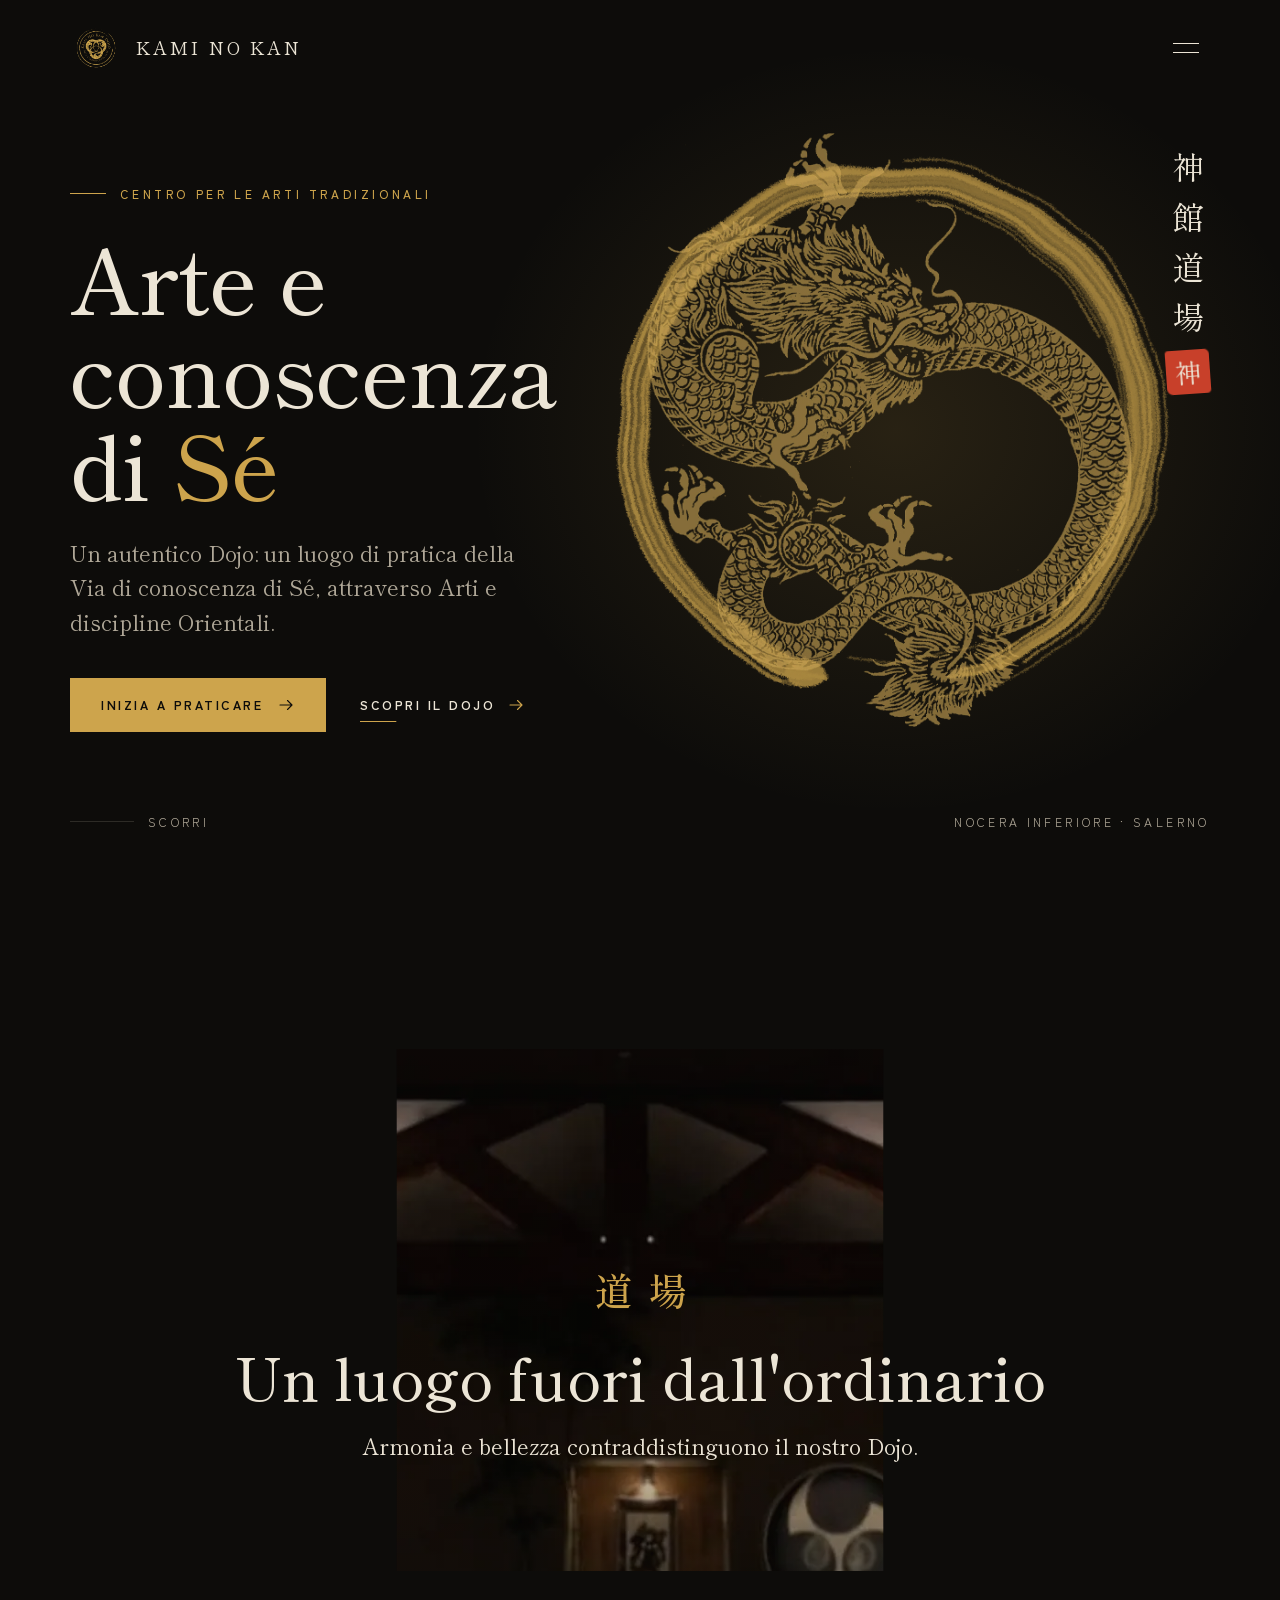
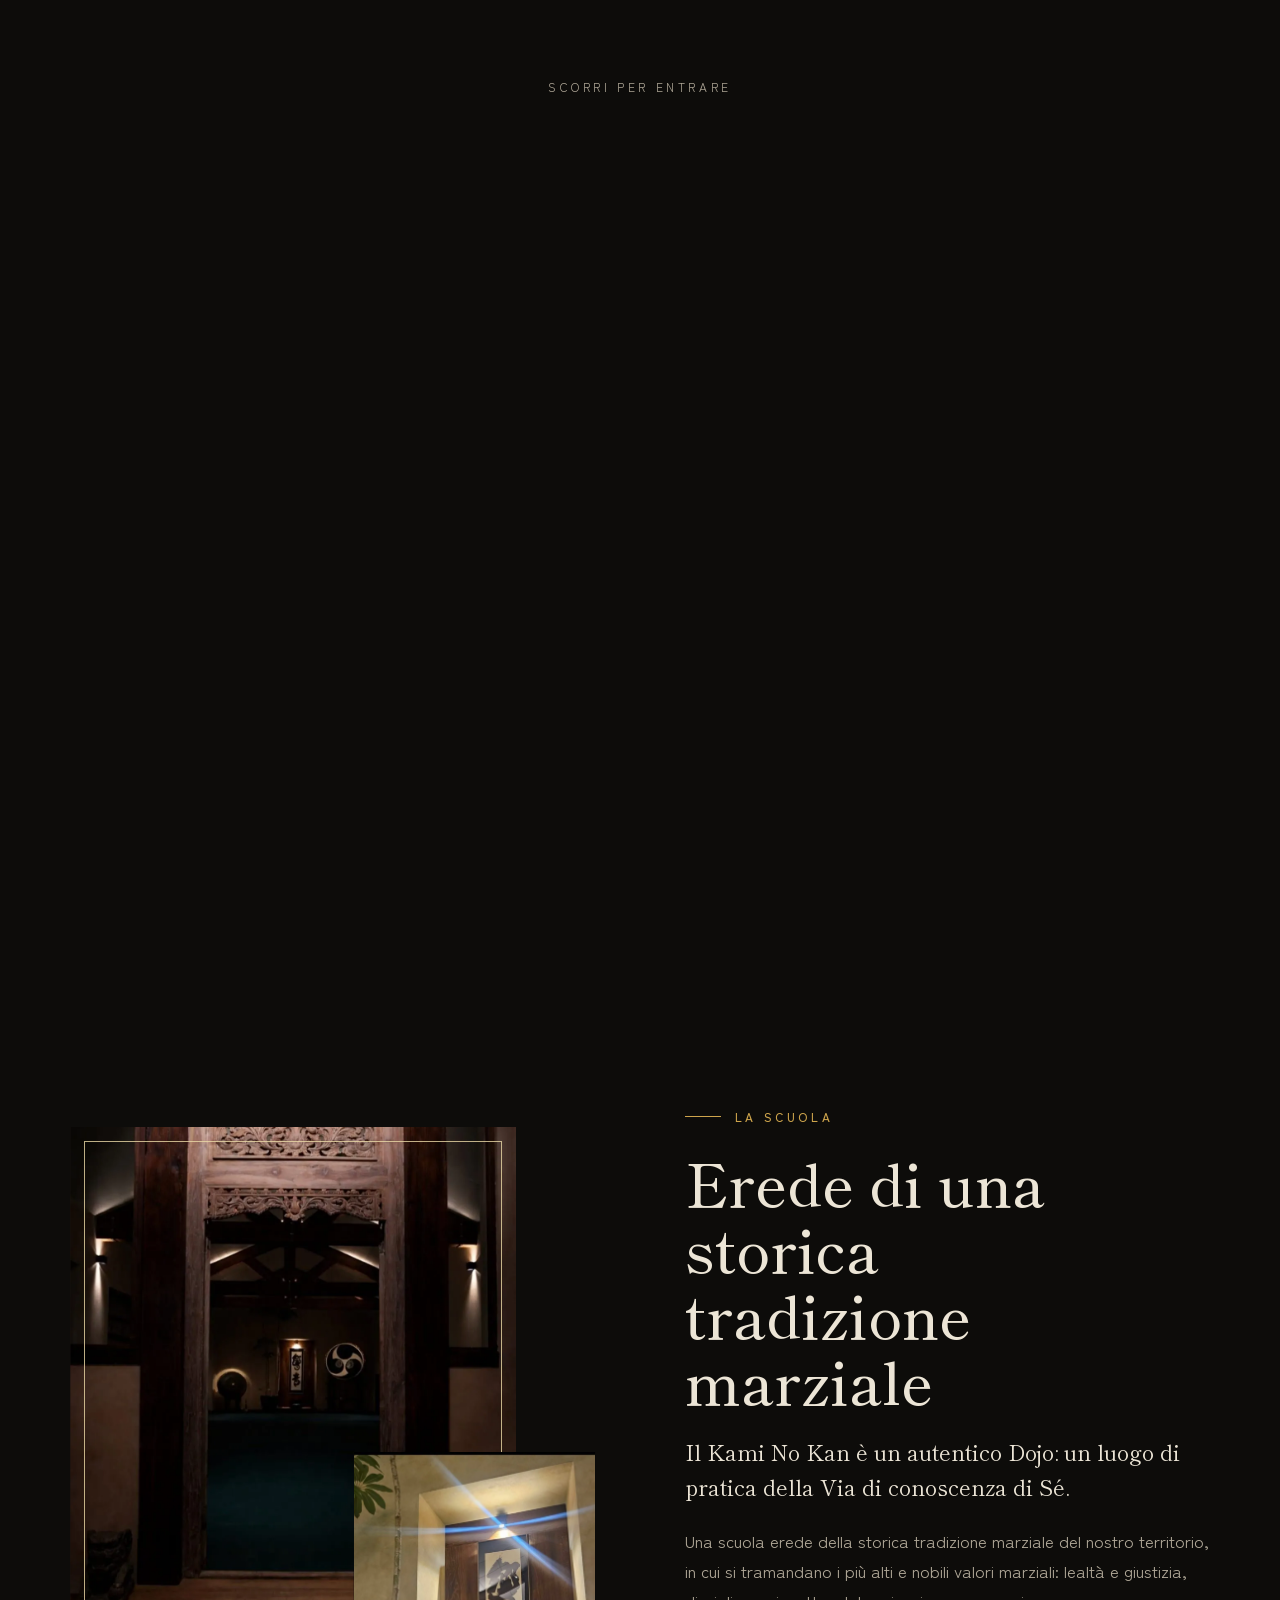
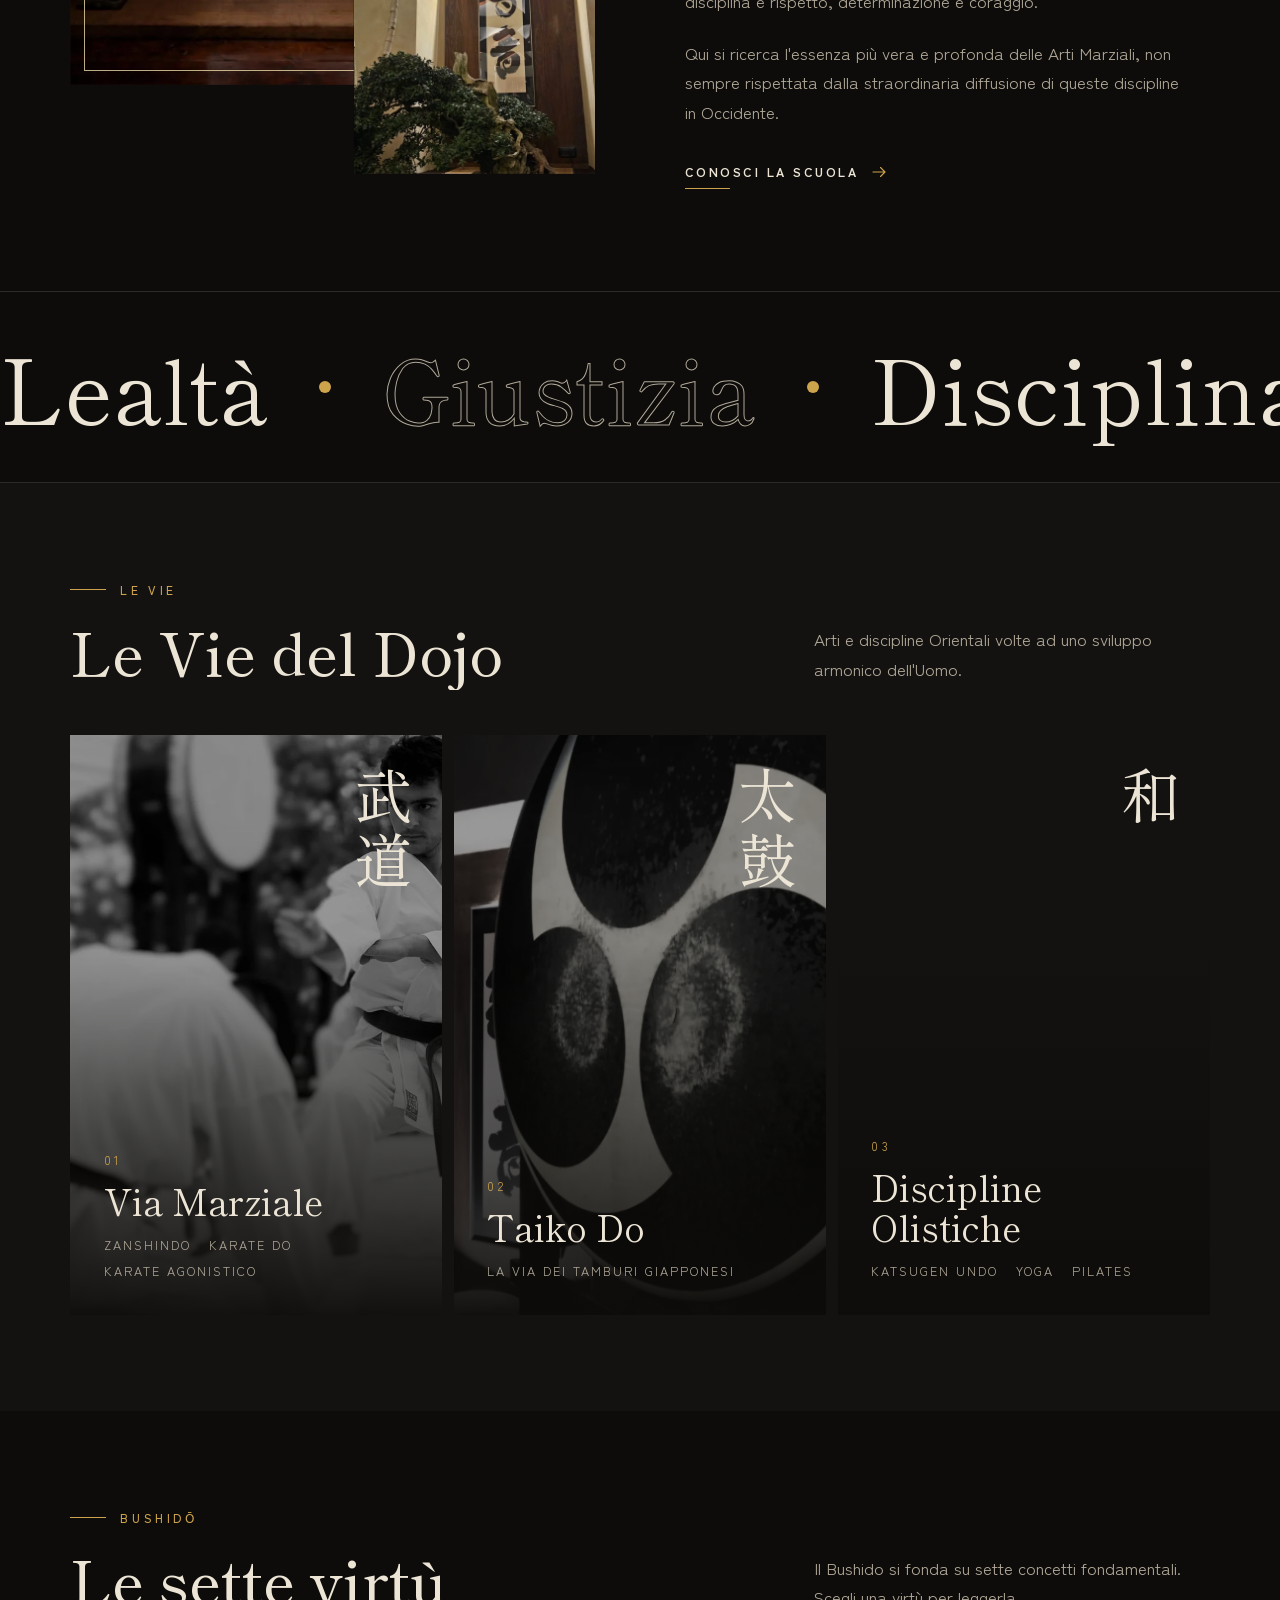
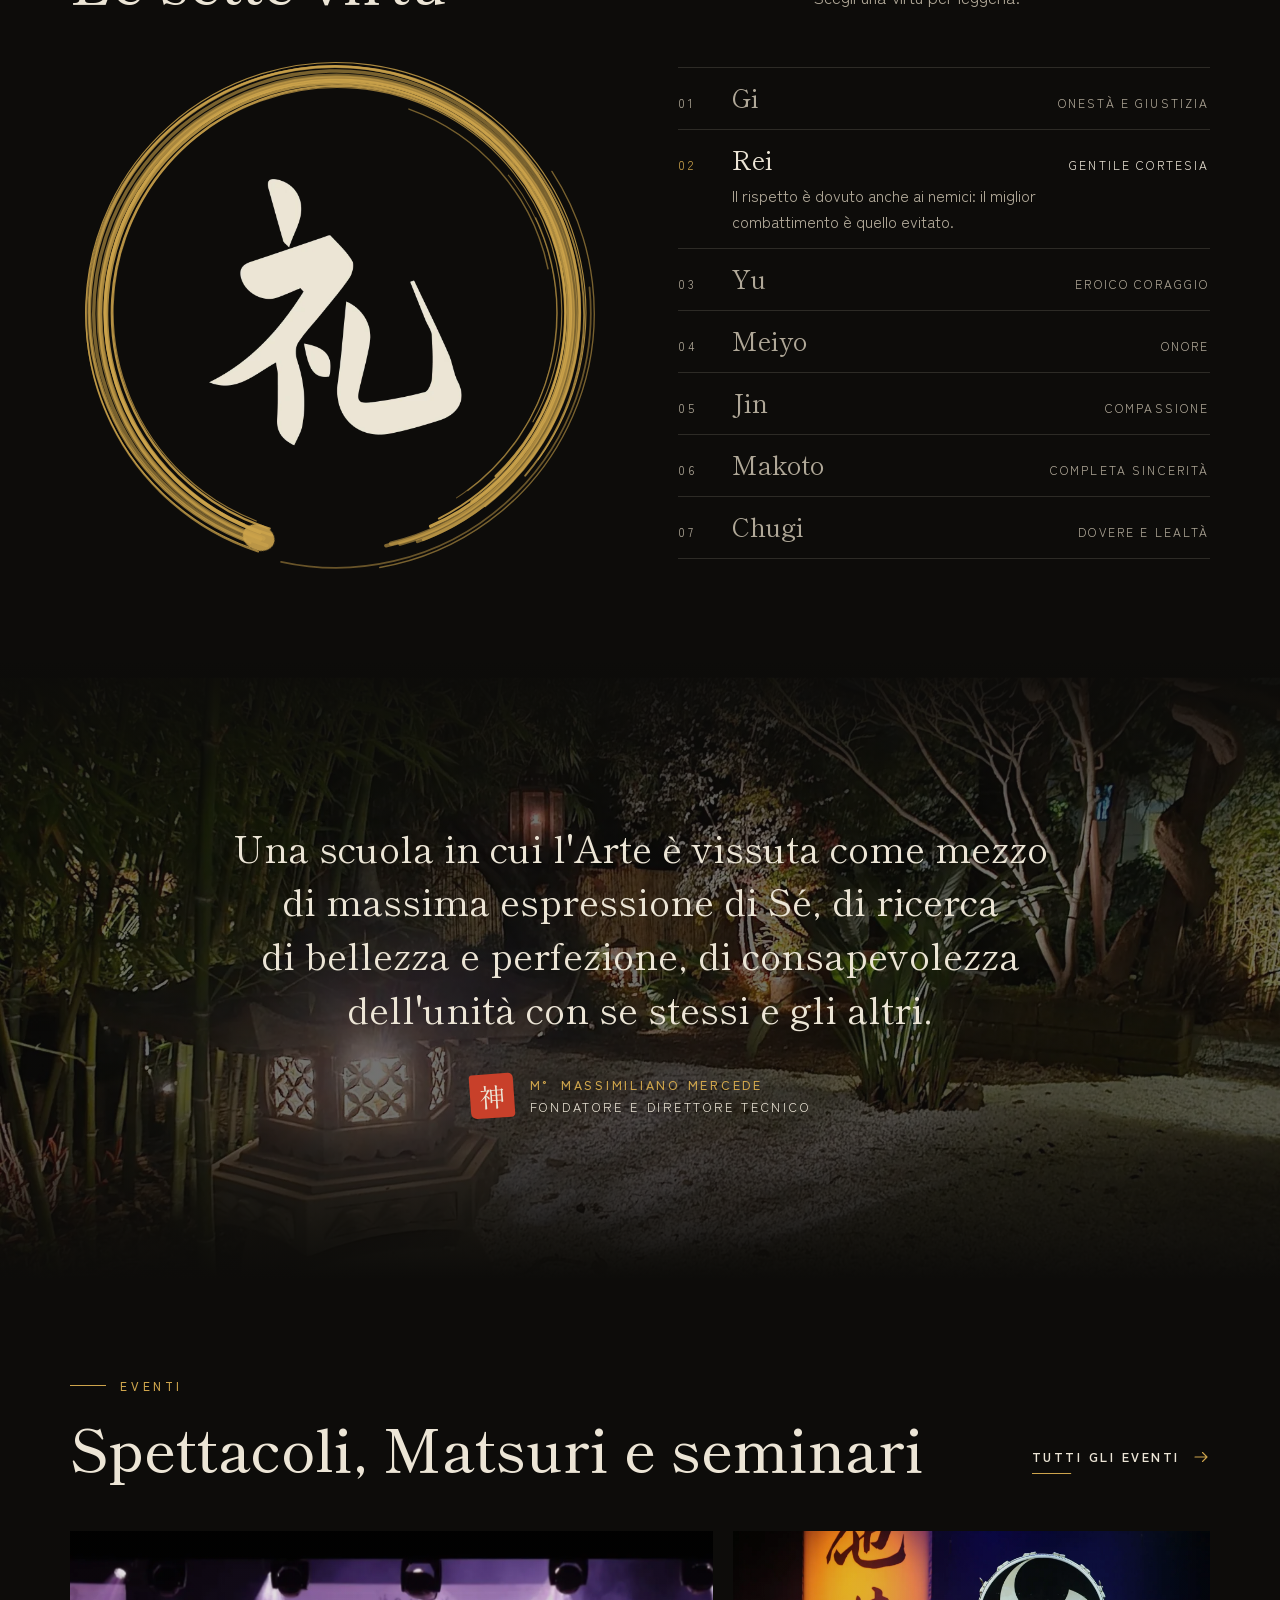
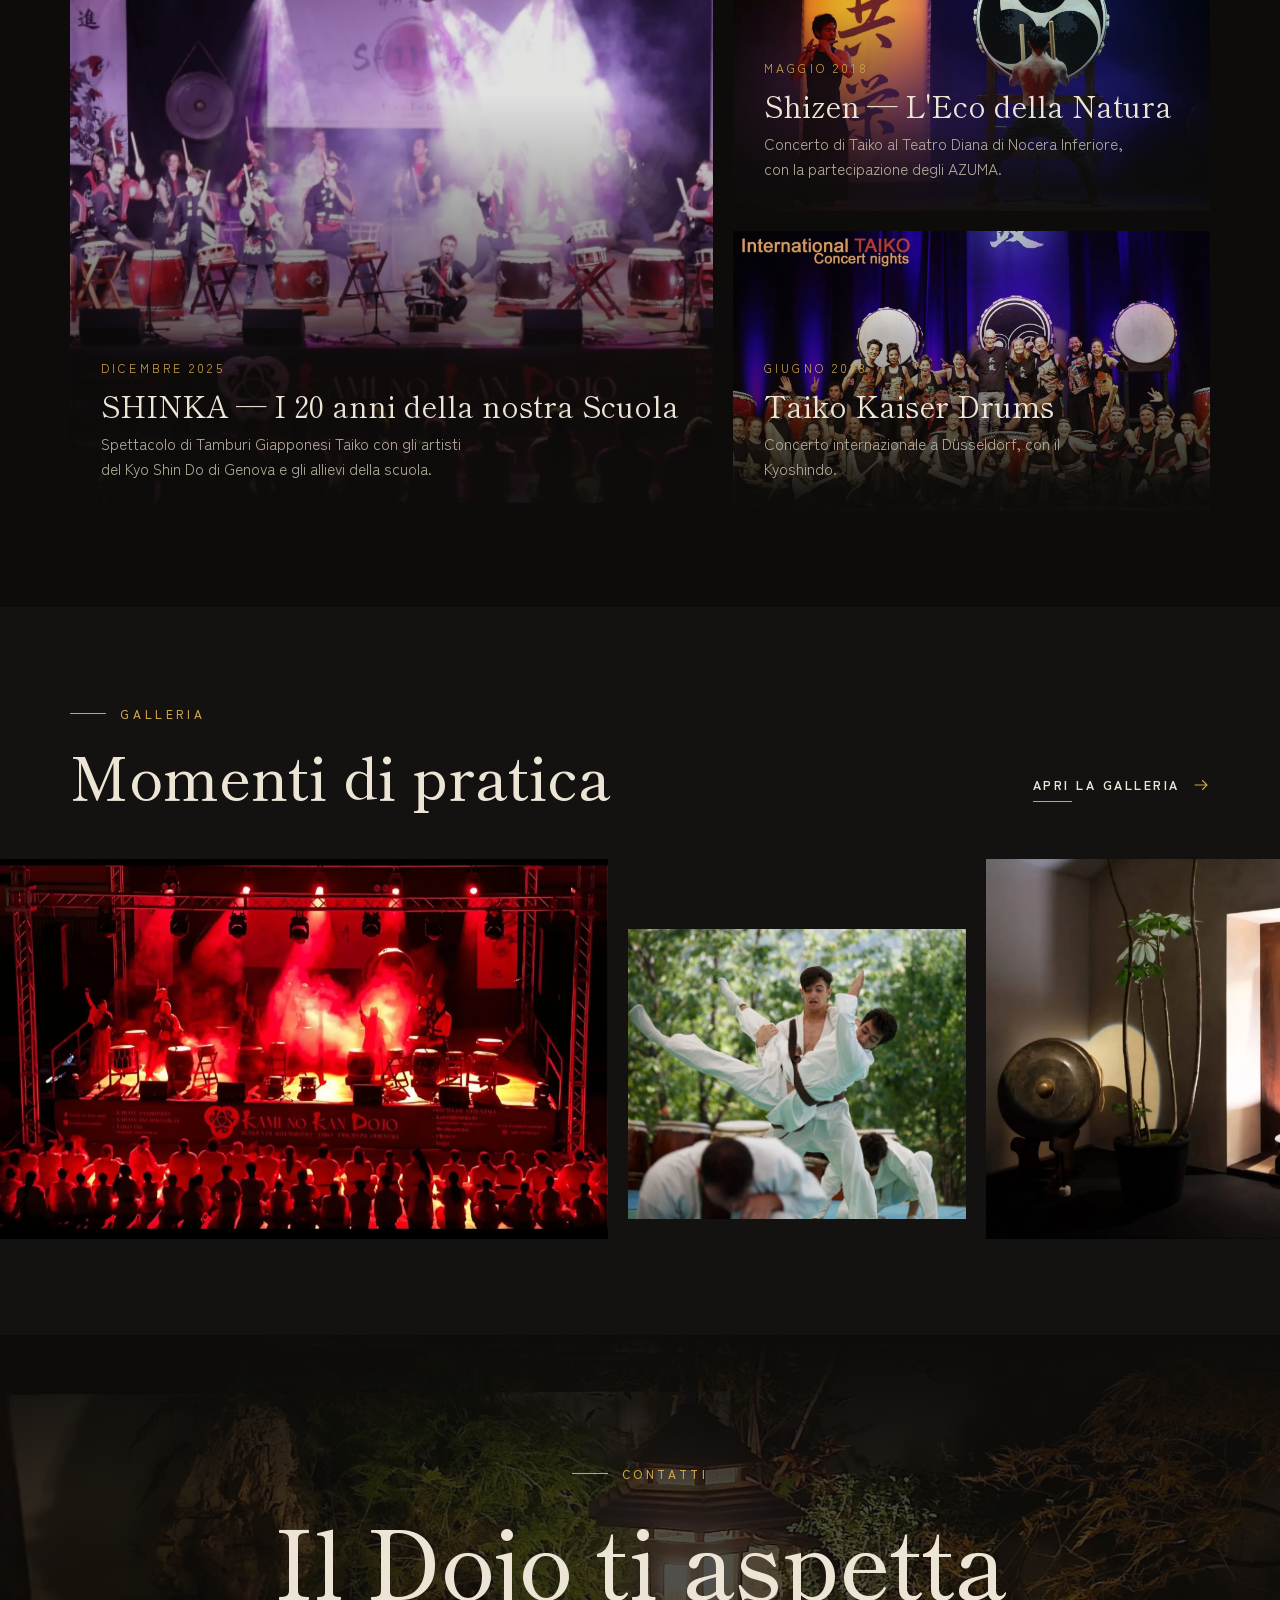
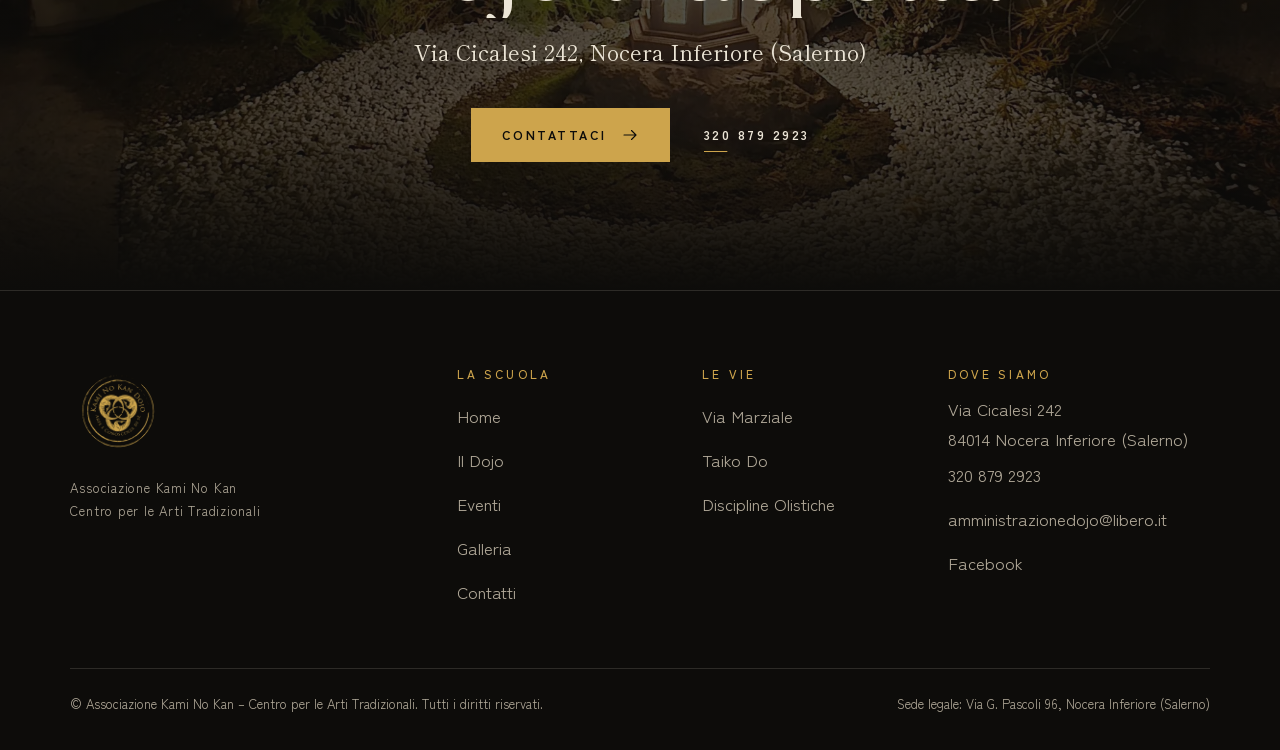
==== commit dcdc47f7: "Nuove pagine del sito, sitemap e apertura ai motori di ricerca Pagine nuove: allenamenti, approfondi" ====
--- a/index.html
+++ b/index.html
@@ -5,16 +5,16 @@
 <meta name="viewport" content="width=device-width, initial-scale=1">
 <title>Kami No Kan Dojo — Karate, Taiko e discipline olistiche a Nocera Inferiore</title>
 <meta name="description" content="Il Kami No Kan è un autentico Dojo a Nocera Inferiore (Salerno): Karate Do, ZanShinDo, Taiko, Katsugen Undo, Yoga e Pilates. Arte e conoscenza di Sé.">
-<meta name="robots" content="noindex">
 <meta name="theme-color" content="#0d0c0a">
 <meta property="og:type" content="website">
 <meta property="og:locale" content="it_IT">
 <meta property="og:site_name" content="Kami No Kan Dojo">
 <meta property="og:title" content="Kami No Kan Dojo — Karate, Taiko e discipline olistiche a Nocera Inferiore">
 <meta property="og:description" content="Il Kami No Kan è un autentico Dojo a Nocera Inferiore (Salerno): Karate Do, ZanShinDo, Taiko, Katsugen Undo, Yoga e Pilates. Arte e conoscenza di Sé.">
-<meta property="og:url" content="https://alessandrop95.github.io/kaminokan-dojo/">
-<meta property="og:image" content="https://alessandrop95.github.io/kaminokan-dojo/assets/og.jpg">
+<meta property="og:url" content="https://www.kaminokandojo.it/">
+<meta property="og:image" content="https://www.kaminokandojo.it/assets/og.jpg">
 <meta name="twitter:card" content="summary_large_image">
+<link rel="canonical" href="https://www.kaminokandojo.it/">
 <link rel="icon" type="image/png" href="assets/favicon.png">
 <link rel="apple-touch-icon" href="assets/apple-touch-icon.png">
 <link rel="preconnect" href="https://fonts.googleapis.com">
@@ -22,7 +22,7 @@
 <link rel="stylesheet" href="https://fonts.googleapis.com/css2?family=Shippori+Mincho:wght@400;500;600;700&amp;family=Zen+Kaku+Gothic+New:wght@400;500;700&amp;display=swap">
 <link rel="stylesheet" href="css/site.css">
 <script>try{if(sessionStorage.getItem('knk-intro'))document.documentElement.classList.add('intro-seen')}catch(e){}</script>
-<script type="application/ld+json">{"@context":"https://schema.org","@type":"SportsActivityLocation","name":"Kami No Kan Dojo","description":"Il Kami No Kan è un autentico Dojo a Nocera Inferiore (Salerno): Karate Do, ZanShinDo, Taiko, Katsugen Undo, Yoga e Pilates. Arte e conoscenza di Sé.","address":{"@type":"PostalAddress","streetAddress":"Via Cicalesi 242","addressLocality":"Nocera Inferiore","addressRegion":"SA","postalCode":"84014","addressCountry":"IT"},"telephone":"+39 320 879 2923","email":"amministrazionedojo@libero.it","sameAs":["https://www.facebook.com/kaminokandojo/"]}</script>
+<script type="application/ld+json">{"@context":"https://schema.org","@type":"SportsActivityLocation","@id":"https://www.kaminokandojo.it/#dojo","name":"Kami No Kan Dojo","url":"https://www.kaminokandojo.it/","logo":"https://www.kaminokandojo.it/assets/img/logo.webp","image":"https://www.kaminokandojo.it/assets/og.jpg","description":"Il Kami No Kan è un autentico Dojo a Nocera Inferiore (Salerno): Karate Do, ZanShinDo, Taiko, Katsugen Undo, Yoga e Pilates. Arte e conoscenza di Sé.","address":{"@type":"PostalAddress","streetAddress":"Via Cicalesi 242","addressLocality":"Nocera Inferiore","addressRegion":"SA","postalCode":"84014","addressCountry":"IT"},"telephone":"+39 320 879 2923","email":"amministrazionedojo@libero.it","sameAs":["https://www.facebook.com/kaminokandojo/"],"areaServed":["Nocera Inferiore","Agro Nocerino Sarnese","Salerno"]}</script>
 <script src="js/site.js" defer></script>
 </head>
 <body>
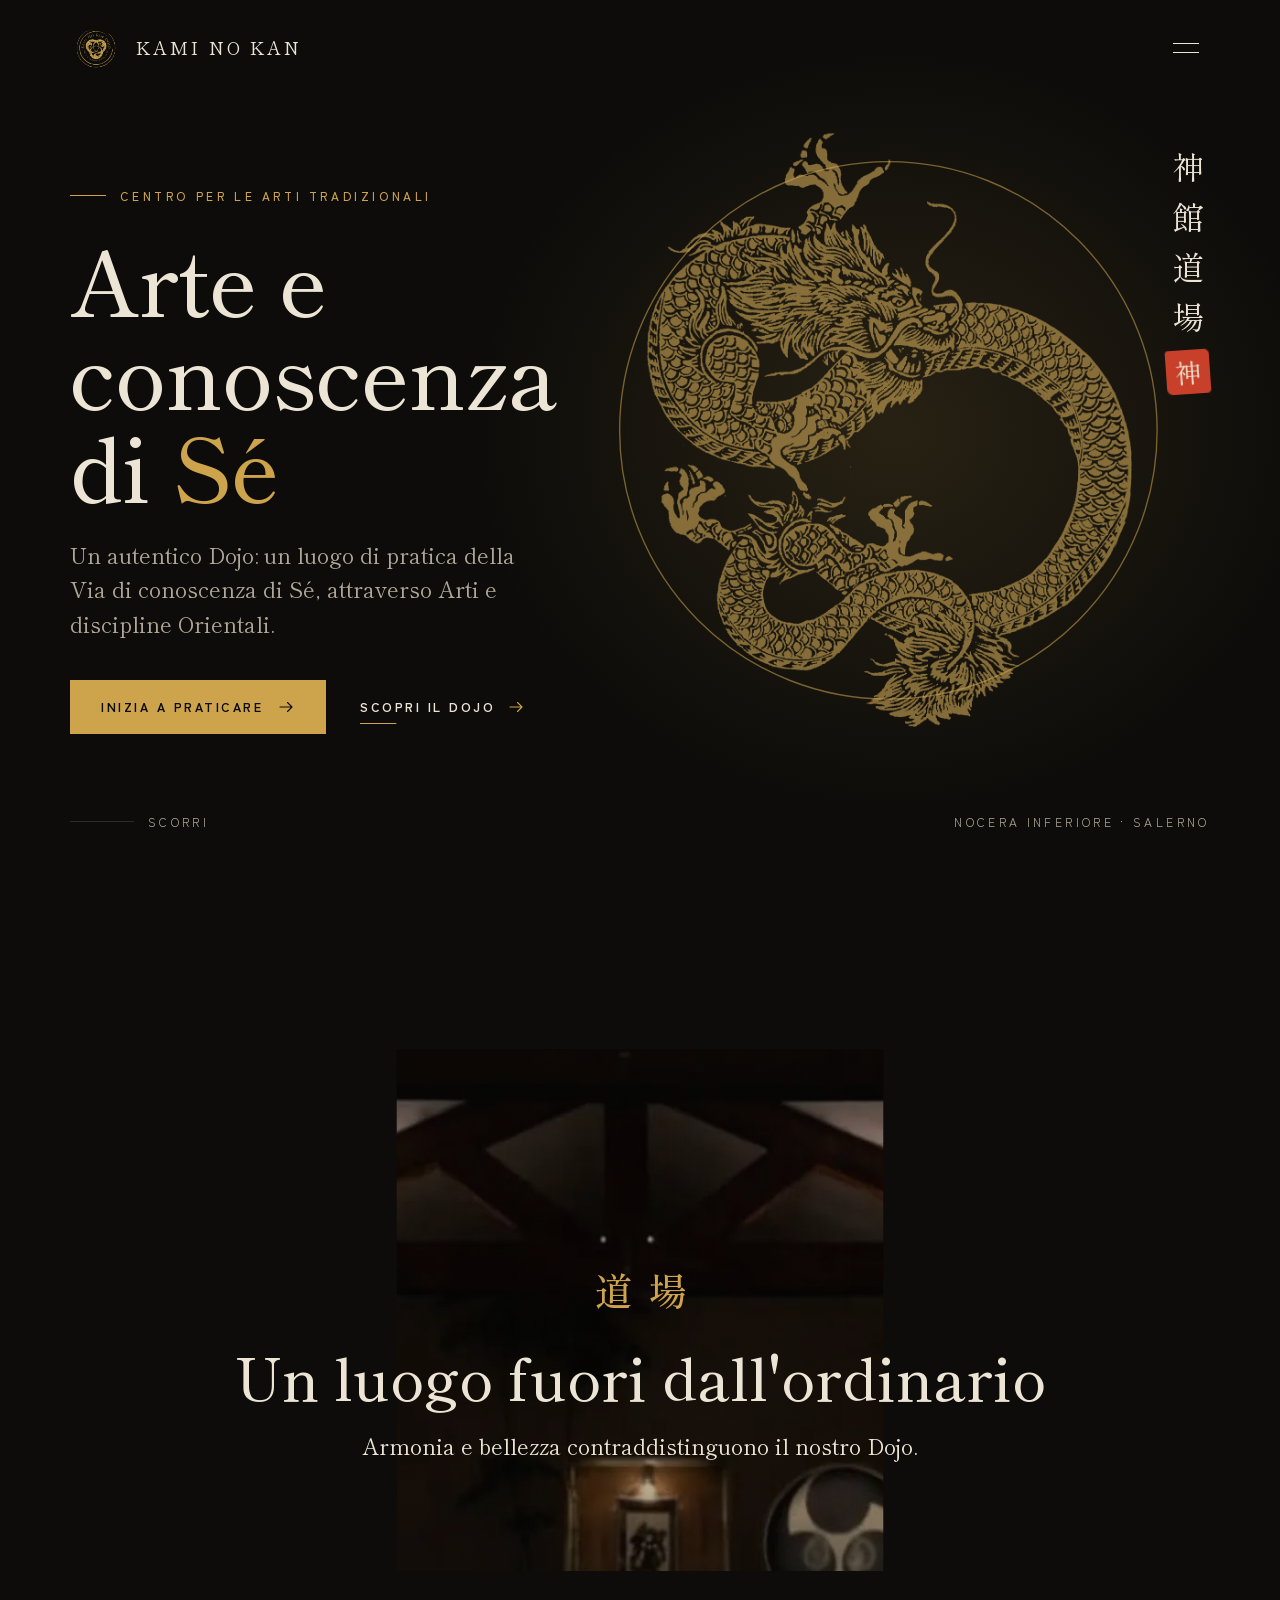
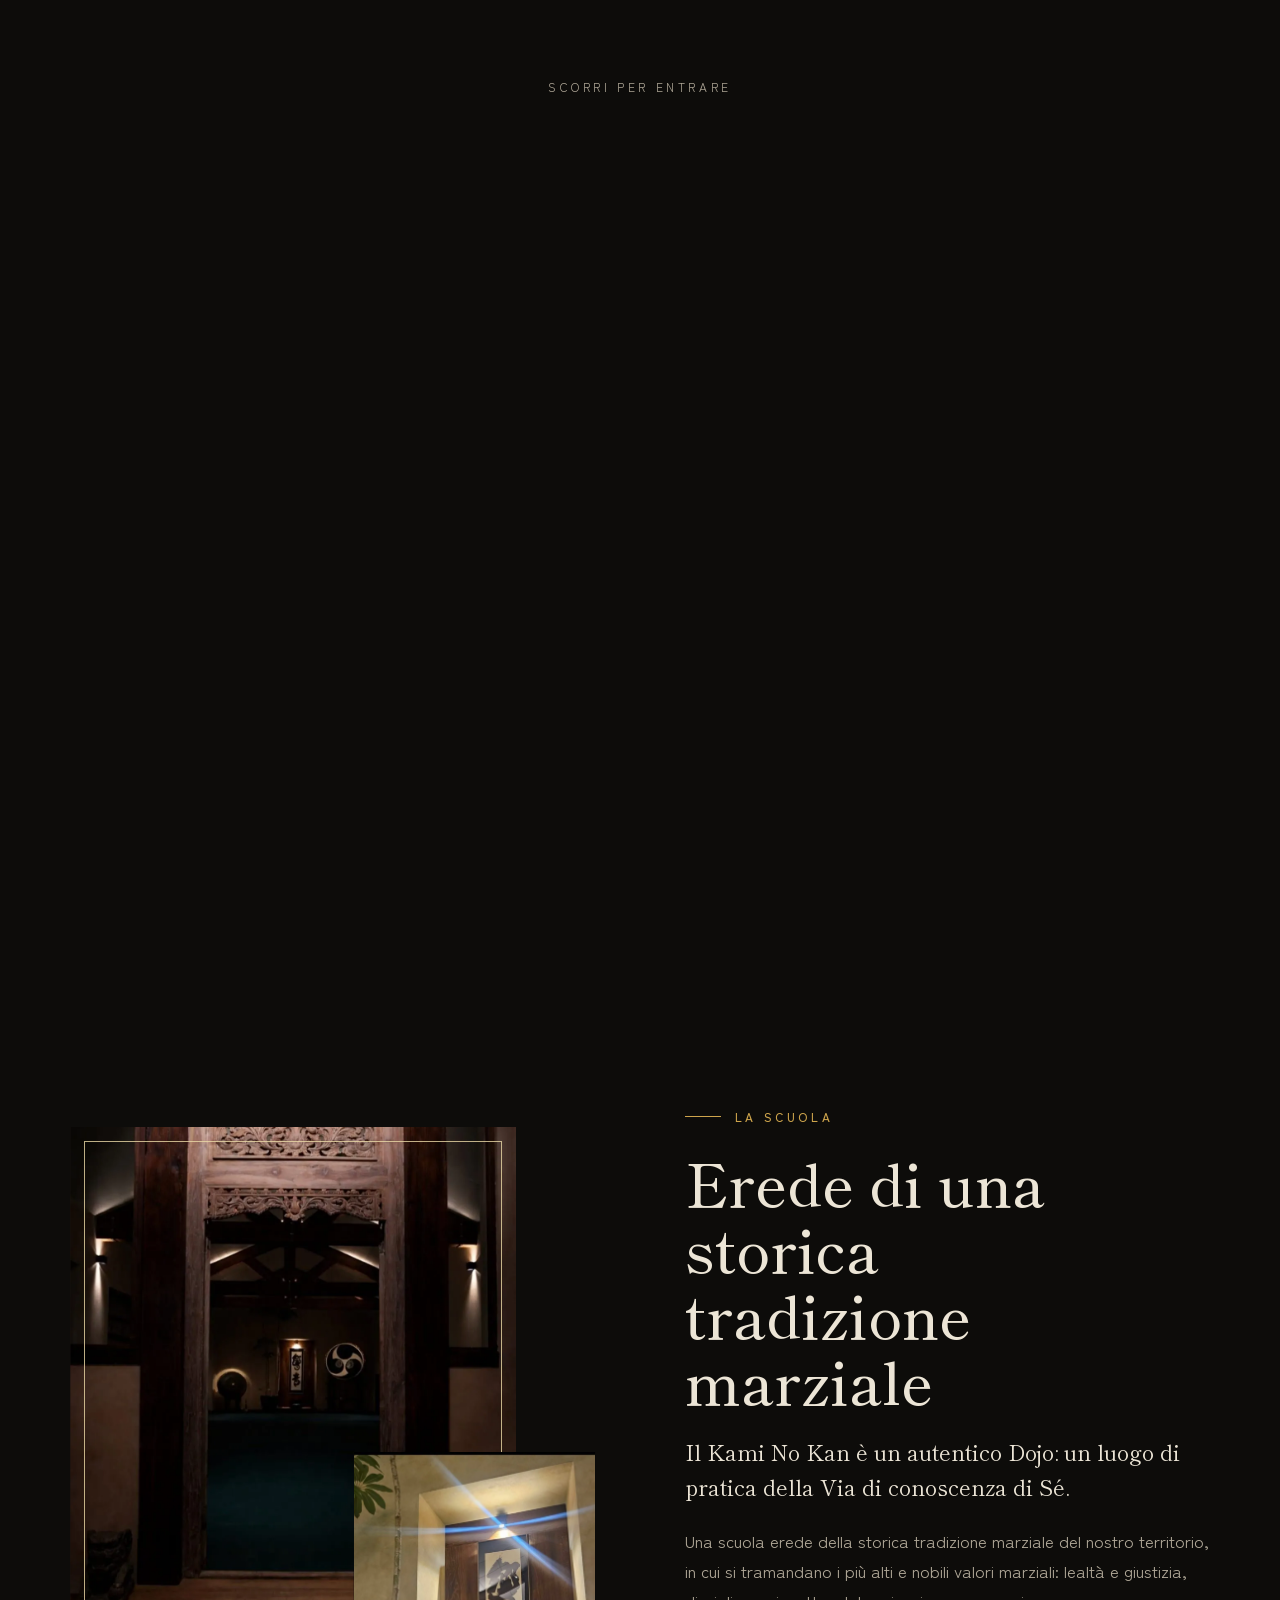
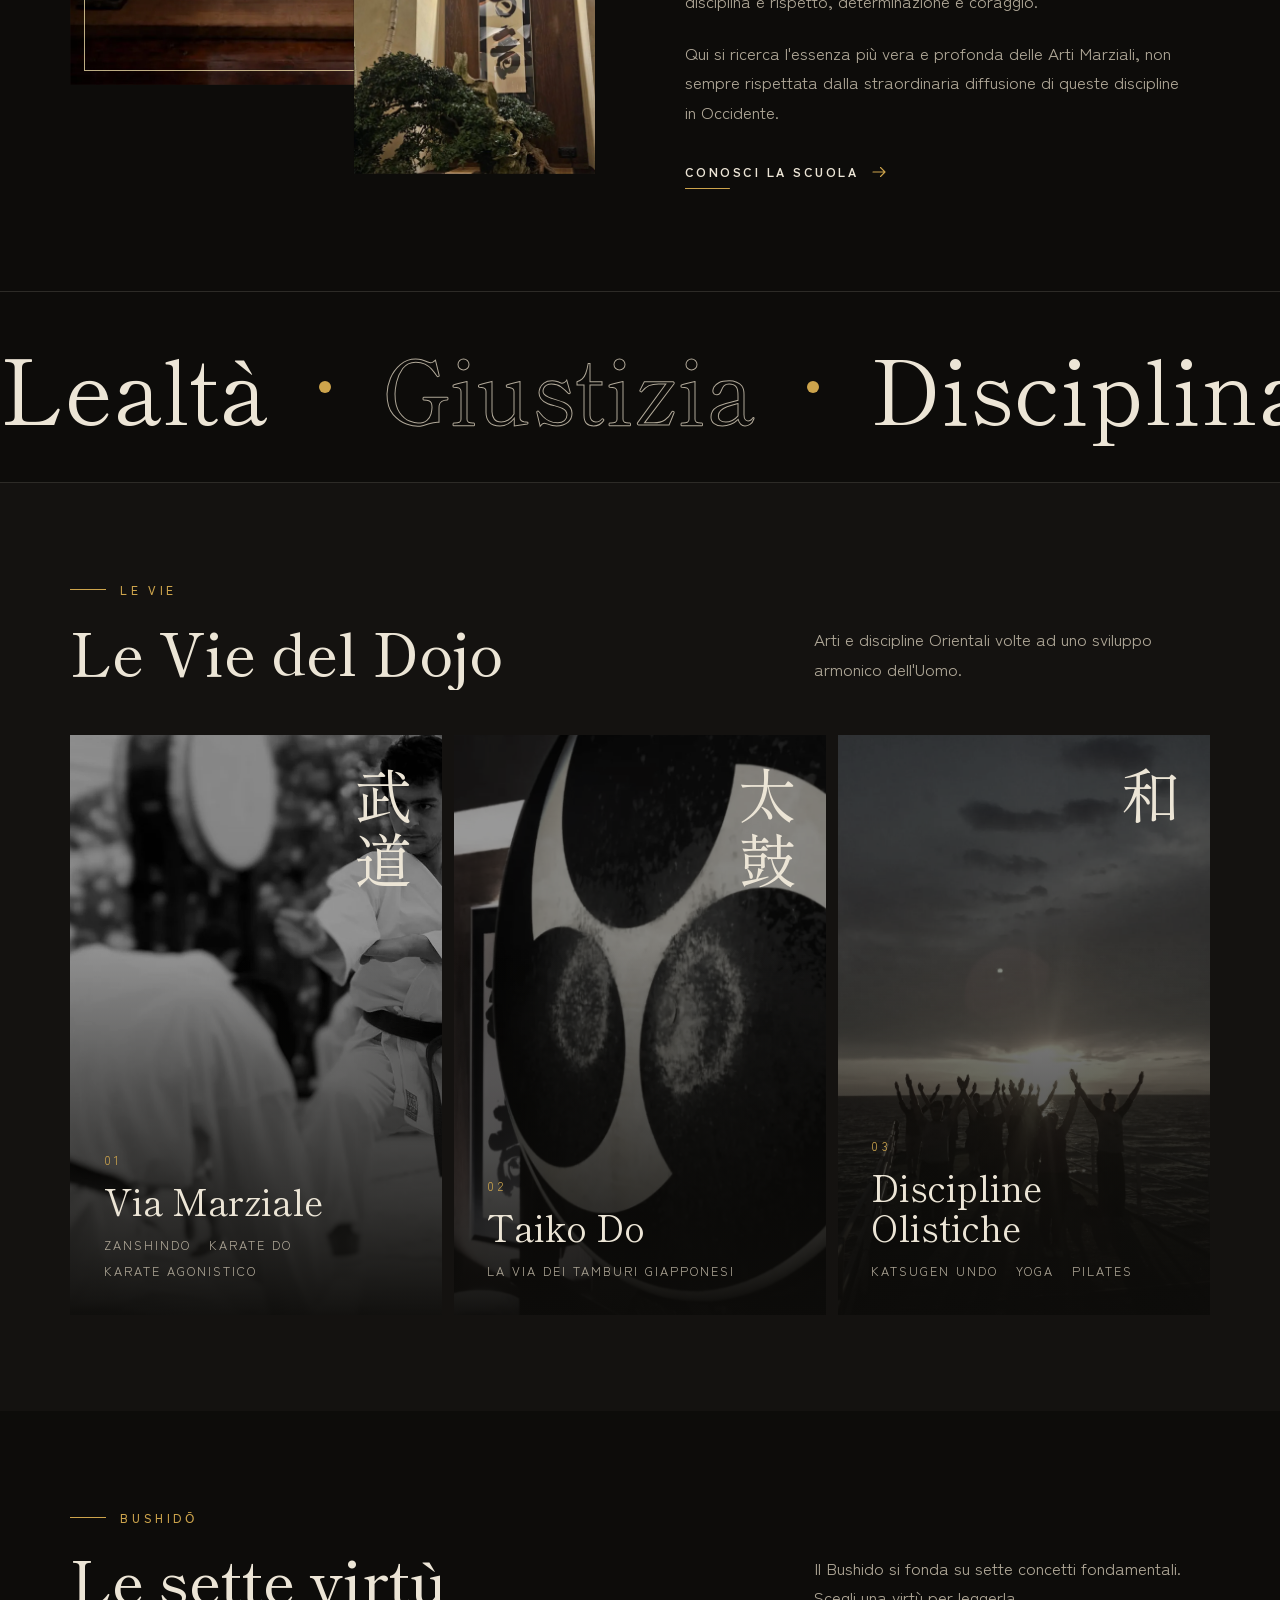
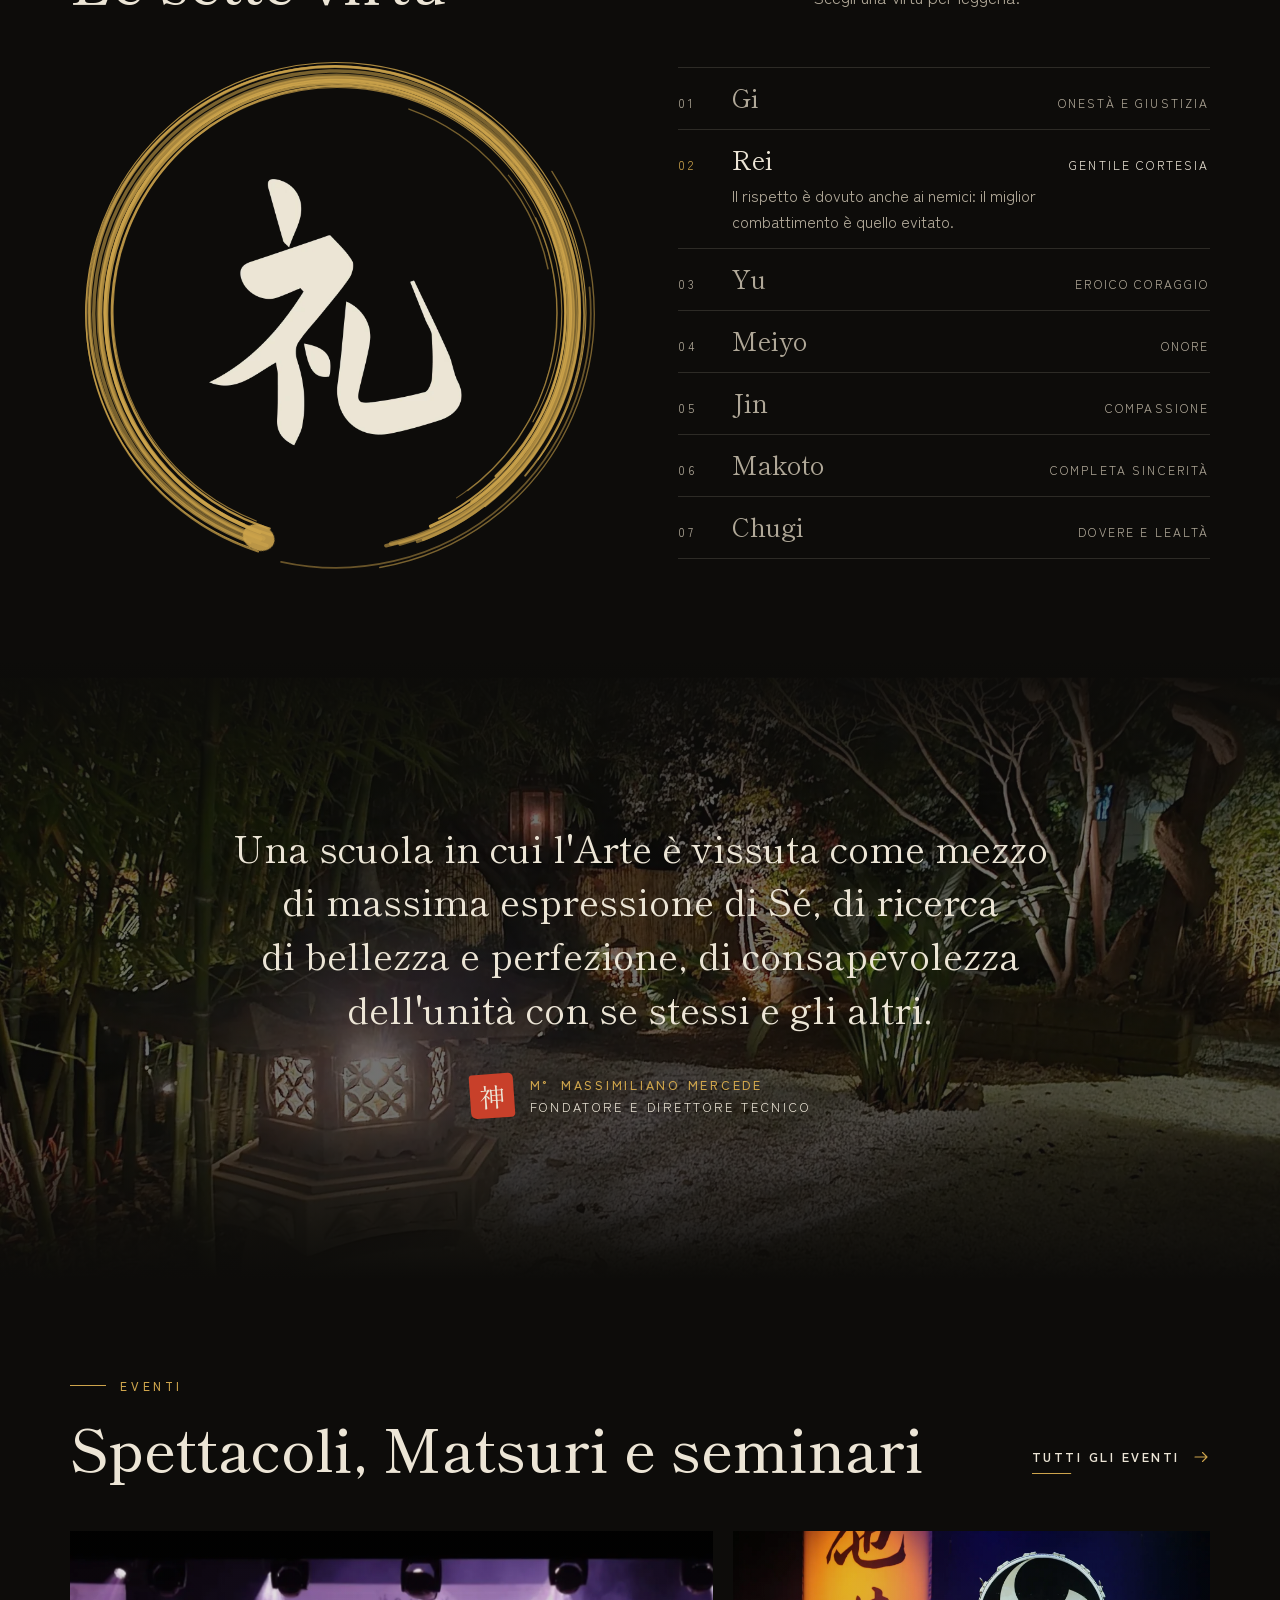
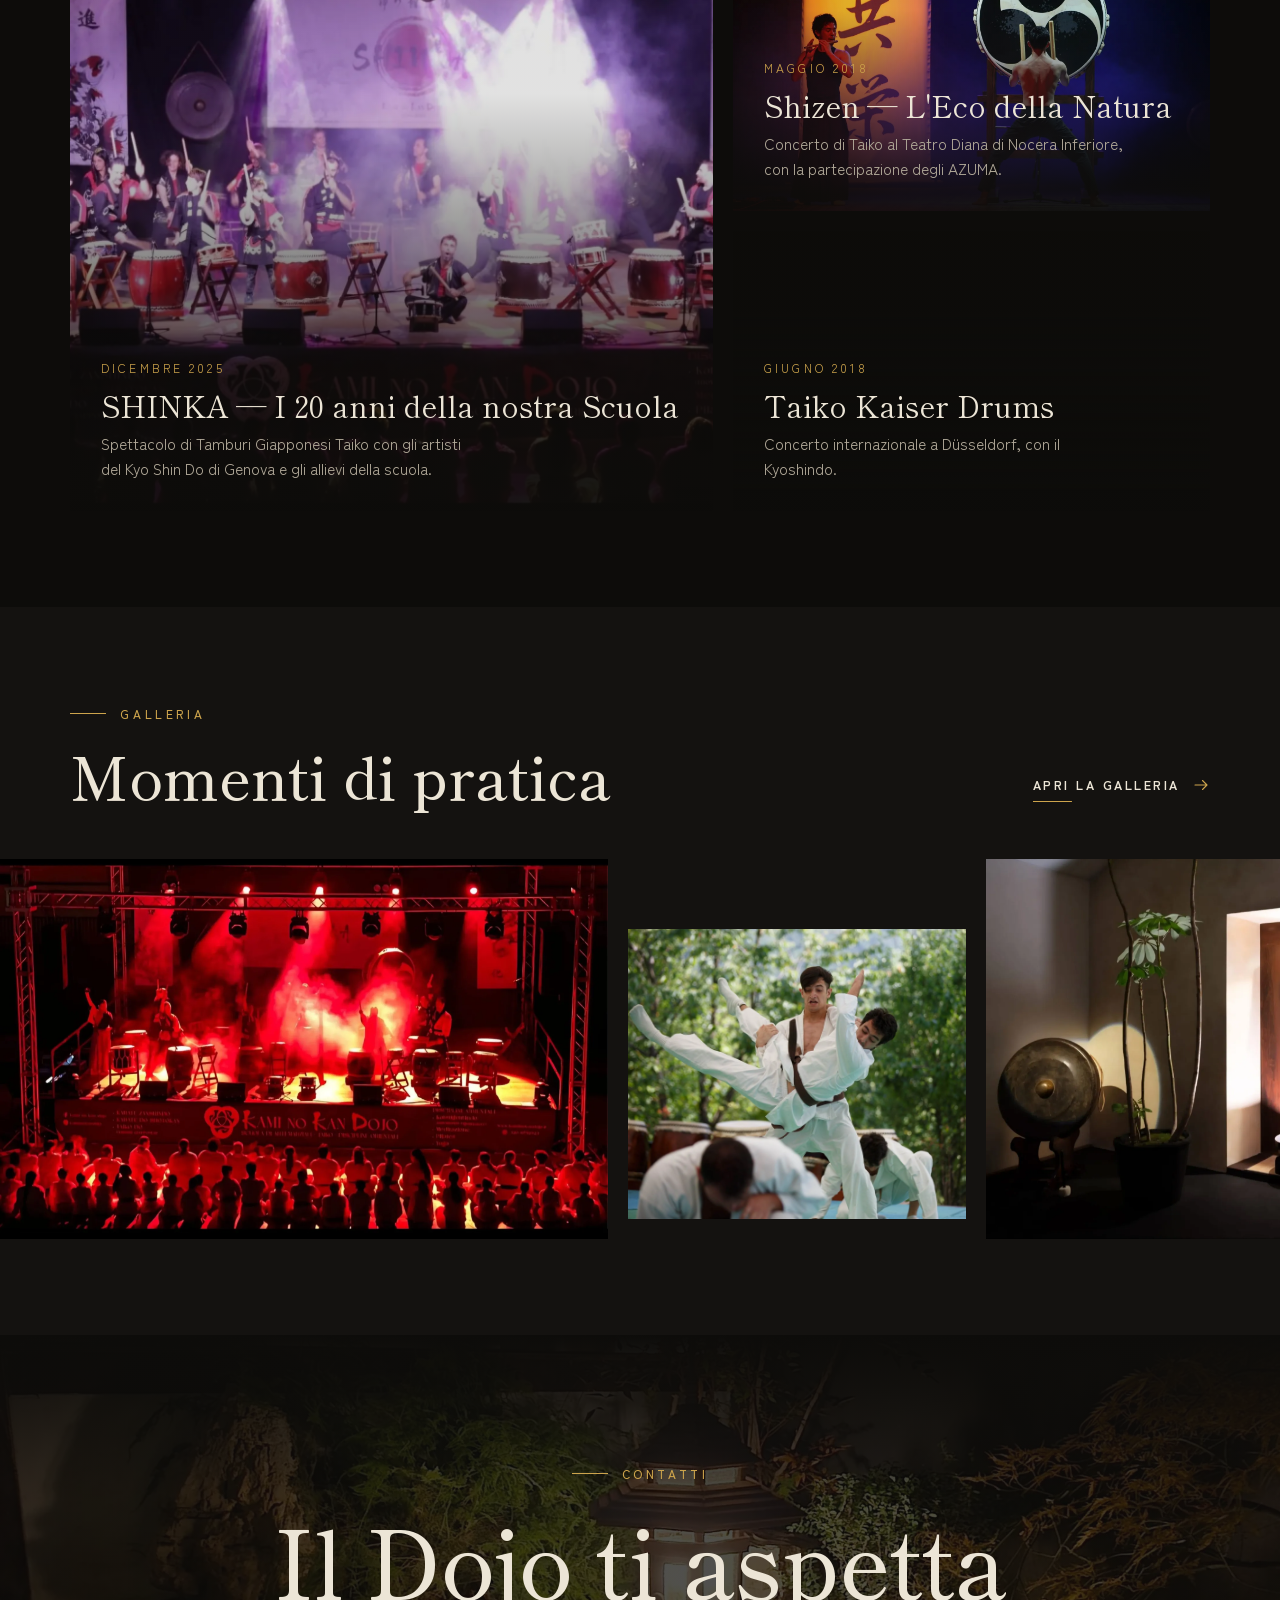
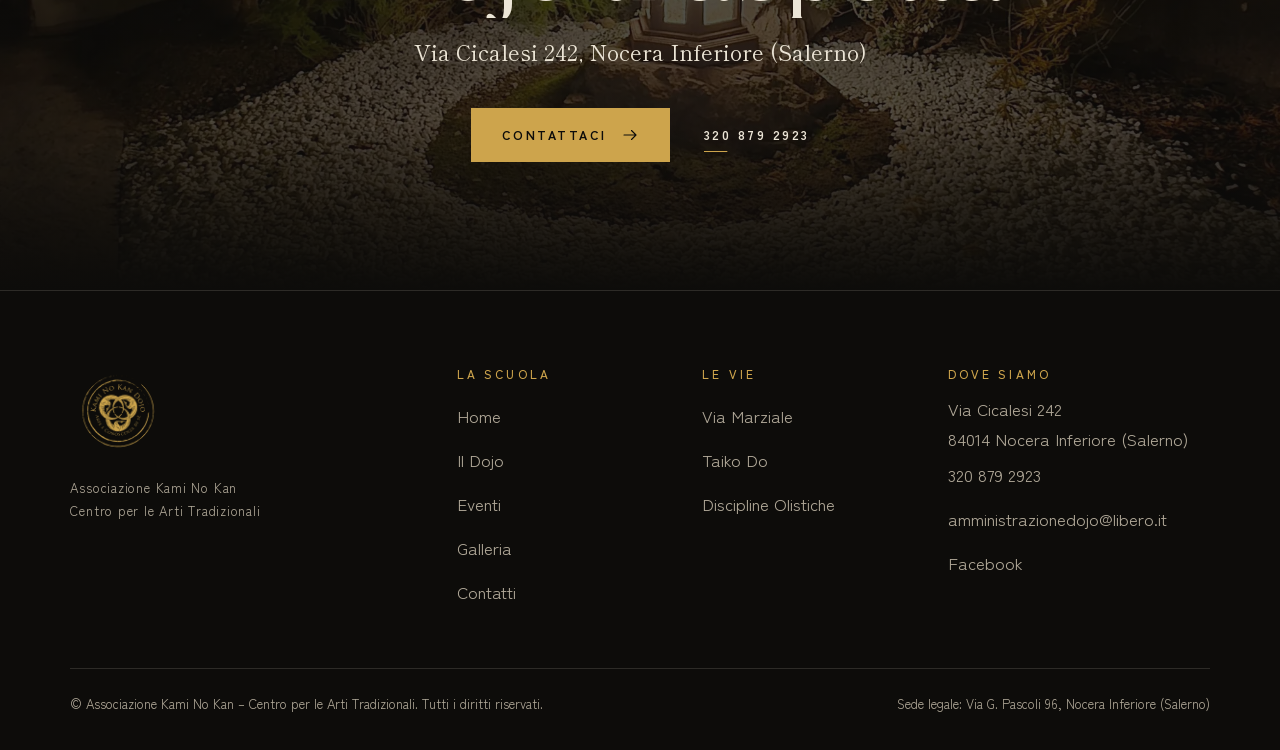
==== commit 3bdba10e: "Staff: Alessandro Petrosino; Home: torna il cerchio sottile attorno al drago Nella pagina Il Dojo ag" ====
--- a/index.html
+++ b/index.html
@@ -69,7 +69,7 @@
   <main id="contenuto">
     <section class="hero onload">
       <div class="hero__drago" aria-hidden="true">
-        <svg class="enso hero__enso" viewBox="0 0 600 600" aria-hidden="true"><defs><filter id="enso-ink" x="-12%" y="-12%" width="124%" height="124%"><feTurbulence type="fractalNoise" baseFrequency=".011" numOctaves="2" seed="4" result="a"/><feDisplacementMap in="SourceGraphic" in2="a" scale="18" xChannelSelector="R" yChannelSelector="G" result="b"/><feTurbulence type="fractalNoise" baseFrequency=".75" numOctaves="2" seed="9" result="c"/><feDisplacementMap in="b" in2="c" scale="3.5" xChannelSelector="G" yChannelSelector="R"/></filter></defs><g transform="rotate(112 300 300)" filter="url(#enso-ink)"><ellipse class="enso__blot" cx="549.66" cy="286.92" rx="15.6" ry="19.8"/><path class="enso__b" pathLength="1" d="M534.97 310.61A235.03 235.03 0 1 1 352.67 71.45" stroke-width="1.54" opacity="0.54"/><path class="enso__b" pathLength="1" d="M537.84 306.53A237.4 237.4 0 1 1 408.09 88.11" stroke-width="2.22" opacity="0.84"/><path class="enso__b" pathLength="1" d="M538.28 288.89A240.16 240.16 0 1 1 421.66 92.34" stroke-width="2.52" opacity="0.79"/><path class="enso__b" pathLength="1" d="M541.29 300.81A240.81 240.81 0 1 1 471.38 130.73" stroke-width="3.32" opacity="0.88"/><path class="enso__b" pathLength="1" d="M544.23 292.84A243.68 243.68 0 1 1 491.87 147.75" stroke-width="3.27" opacity="0.65"/><path class="enso__b" pathLength="1" d="M546.29 285.06A245.48 245.48 0 1 1 498.68 153.41" stroke-width="4.57" opacity="0.57"/><path class="enso__b" pathLength="1" d="M549.31 266.47A249.9 249.9 0 1 1 504.21 153.15" stroke-width="4.2" opacity="0.75"/><path class="enso__b" pathLength="1" d="M547.94 267.25A251.23 251.23 0 1 1 496.53 144.96" stroke-width="5.34" opacity="0.52"/><path class="enso__b" pathLength="1" d="M553.33 284.39A253.3 253.3 0 1 1 485.53 129.25" stroke-width="4.37" opacity="0.52"/><path class="enso__b" pathLength="1" d="M555.78 289.25A256.47 256.47 0 1 1 474 113.25" stroke-width="3.66" opacity="0.92"/><path class="enso__b" pathLength="1" d="M554.2 278.56A257.06 257.06 0 1 1 445.32 89.93" stroke-width="3.64" opacity="0.69"/><path class="enso__b" pathLength="1" d="M563.38 307.01A261.7 261.7 0 1 1 459.59 91.9" stroke-width="2.74" opacity="0.72"/><path class="enso__b" pathLength="1" d="M562 287.67A262.12 262.12 0 1 1 402.5 56.27" stroke-width="2.86" opacity="0.56"/><path class="enso__b" pathLength="1" d="M564.66 287.45A263.74 263.74 0 1 1 337.66 39.01" stroke-width="1.42" opacity="0.81"/><path class="enso__b" pathLength="1" style="--s:0.75;--l:0.27" d="M244.42 81.14A225.81 225.81 0 0 1 520.56 251.6" stroke-width="1.56" opacity="0.52"/><path class="enso__b" pathLength="1" style="--s:0.47;--l:0.28" d="M44.34 391.1A271.41 271.41 0 0 1 234.38 36.64" stroke-width="1.62" opacity="0.65"/><path class="enso__b" pathLength="1" style="--s:0.48;--l:0.18" d="M80.86 359.3A227.03 227.03 0 0 1 138.03 140.92" stroke-width="1.61" opacity="0.64"/><path class="enso__b" pathLength="1" style="--s:0.74;--l:0.22" d="M215.57 43.11A270.4 270.4 0 0 1 529.72 157.36" stroke-width="1.74" opacity="0.55"/><path class="enso__b" pathLength="1" style="--s:0.53;--l:0.28" d="M68.58 293.81A231.5 231.5 0 0 1 332.27 70.76" stroke-width="1.44" opacity="0.54"/></g></svg>
+        <svg class="hero__enso" viewBox="0 0 600 600" aria-hidden="true"><circle class="ring" cx="300" cy="300" r="296" pathLength="1"></circle></svg>
         <img src="assets/img/drago-oro.webp" alt="" width="1063" height="1300">
       </div>
       <div class="hero__tate" lang="ja" aria-hidden="true">
--- a/css/site.css
+++ b/css/site.css
@@ -125,7 +125,7 @@
 @keyframes draw{to{stroke-dashoffset:0}}
 
 /* ---------- hero della home ---------- */
-.hero{--t0:2.2s;position:relative;height:min(100vh,860px);min-height:640px;display:flex;align-items:flex-end;overflow:hidden;isolation:isolate}
+.hero{--t0:2.2s;position:relative;min-height:max(640px,min(100vh,860px));padding-top:120px;display:flex;align-items:flex-end;overflow:hidden;isolation:isolate}
 .hero::before{content:"";position:absolute;inset:0;z-index:-3;background:radial-gradient(46% 62% at 70% 50%,rgba(205,164,76,.14),rgba(13,12,10,0) 72%)}
 .hero__drago{position:absolute;z-index:-1;right:9%;top:50%;width:min(42vw,600px);aspect-ratio:1063/1300;margin-top:calc(min(42vw,600px) * -.6115);translate:calc(var(--mx,0) * -30px) calc(var(--my,0) * -22px);transition:translate 1.4s var(--ease)}
 .hero__drago img{width:100%;height:100%;opacity:0;animation:dragoIn 2.6s 1.9s var(--ease) forwards,float 12s 4.5s ease-in-out infinite alternate}
@@ -183,6 +183,10 @@
 .stack--c > :is(.more,.btn,.ph-note,.chap){align-self:center}
 .grid3{display:grid;grid-template-columns:repeat(auto-fit,minmax(min(320px,100%),1fr));gap:24px}
 .grid2{display:grid;grid-template-columns:repeat(auto-fit,minmax(min(420px,100%),1fr));gap:24px}
+/* staff: quattro colonne su schermi larghi, due sul tablet, una sul telefono */
+.grid4{display:grid;grid-template-columns:1fr;gap:24px}
+@media (min-width:640px){.grid4{grid-template-columns:repeat(2,minmax(0,1fr))}}
+@media (min-width:1200px){.grid4{grid-template-columns:repeat(4,minmax(0,1fr))}}
 .rule{height:1px;background:var(--line)}
 .mt{margin-top:clamp(40px,5vw,72px)}
 @media (min-width:980px){
@@ -547,14 +551,29 @@
 .no-motion .enso__blot{opacity:.9}
 
 /* ensō attorno al drago */
-.hero__enso{width:132%;margin:-66% 0 0 -66%;opacity:.8;rotate:none;--D:2.9s;--T0:1.9s}
+.enso.hero__enso{width:132%;margin:-66% 0 0 -66%;opacity:.8;rotate:none;--D:2.9s;--T0:1.9s}
 @media (min-width:861px){
   .hero{--edge:max(var(--pad),calc(50% - 680px + var(--pad)))}
   .hero__drago{right:calc(var(--edge) + 78px);width:min(38vw,540px);margin-top:calc(min(38vw,540px) * -.6115)}
-  .hero__enso{width:126%;margin:-63% 0 0 -63%}
-  .hero__title{font-size:clamp(46px,7vw,102px)}
-}
-@media (max-width:860px){.hero__enso{opacity:.32}}
+  .enso.hero__enso{width:126%;margin:-63% 0 0 -63%}
+  /* sugli schermi bassi il titolo si riduce con l'altezza, così il blocco resta sotto la barra di navigazione */
+  .hero__title{font-size:clamp(46px,min(7vw,11vh),102px)}
+  .hero__in{padding-bottom:clamp(84px,min(12vw,14vh),128px)}
+}
+@media (max-width:860px){.enso.hero__enso{opacity:.32}}
+/* telefono: la scritta in alto non passa sotto i kanji a destra e tutto il blocco, con «Scorri», sta nella prima schermata */
+@media (max-width:600px){
+  /* sui telefoni alti la sezione non occupa tutto lo schermo: il blocco sale e sotto si intravede la sezione successiva */
+  .hero{padding-top:106px;min-height:min(100vh,700px);min-height:min(100svh,700px)}
+  .hero__in{padding-bottom:72px}
+  .hero__in .eyebrow{max-width:calc(100% - 64px);font-size:11px;letter-spacing:.16em;line-height:1.6}
+  .hero__in .eyebrow::before{width:22px}
+  .hero__title{margin-top:14px}
+  .hero__sub{margin-top:16px;font-size:17px;line-height:1.55}
+  .hero__cta{margin-top:24px;gap:10px 28px}
+  .hero__tate{top:104px;gap:9px;font-size:20px}
+  .hero__tate .hanko{width:32px;height:32px;font-size:19px}
+}
 .intro-seen .hero__enso{--T0:.2s}
 
 /* ensō del Bushido: si ridipinge a ogni virtù e fa da contatore */
